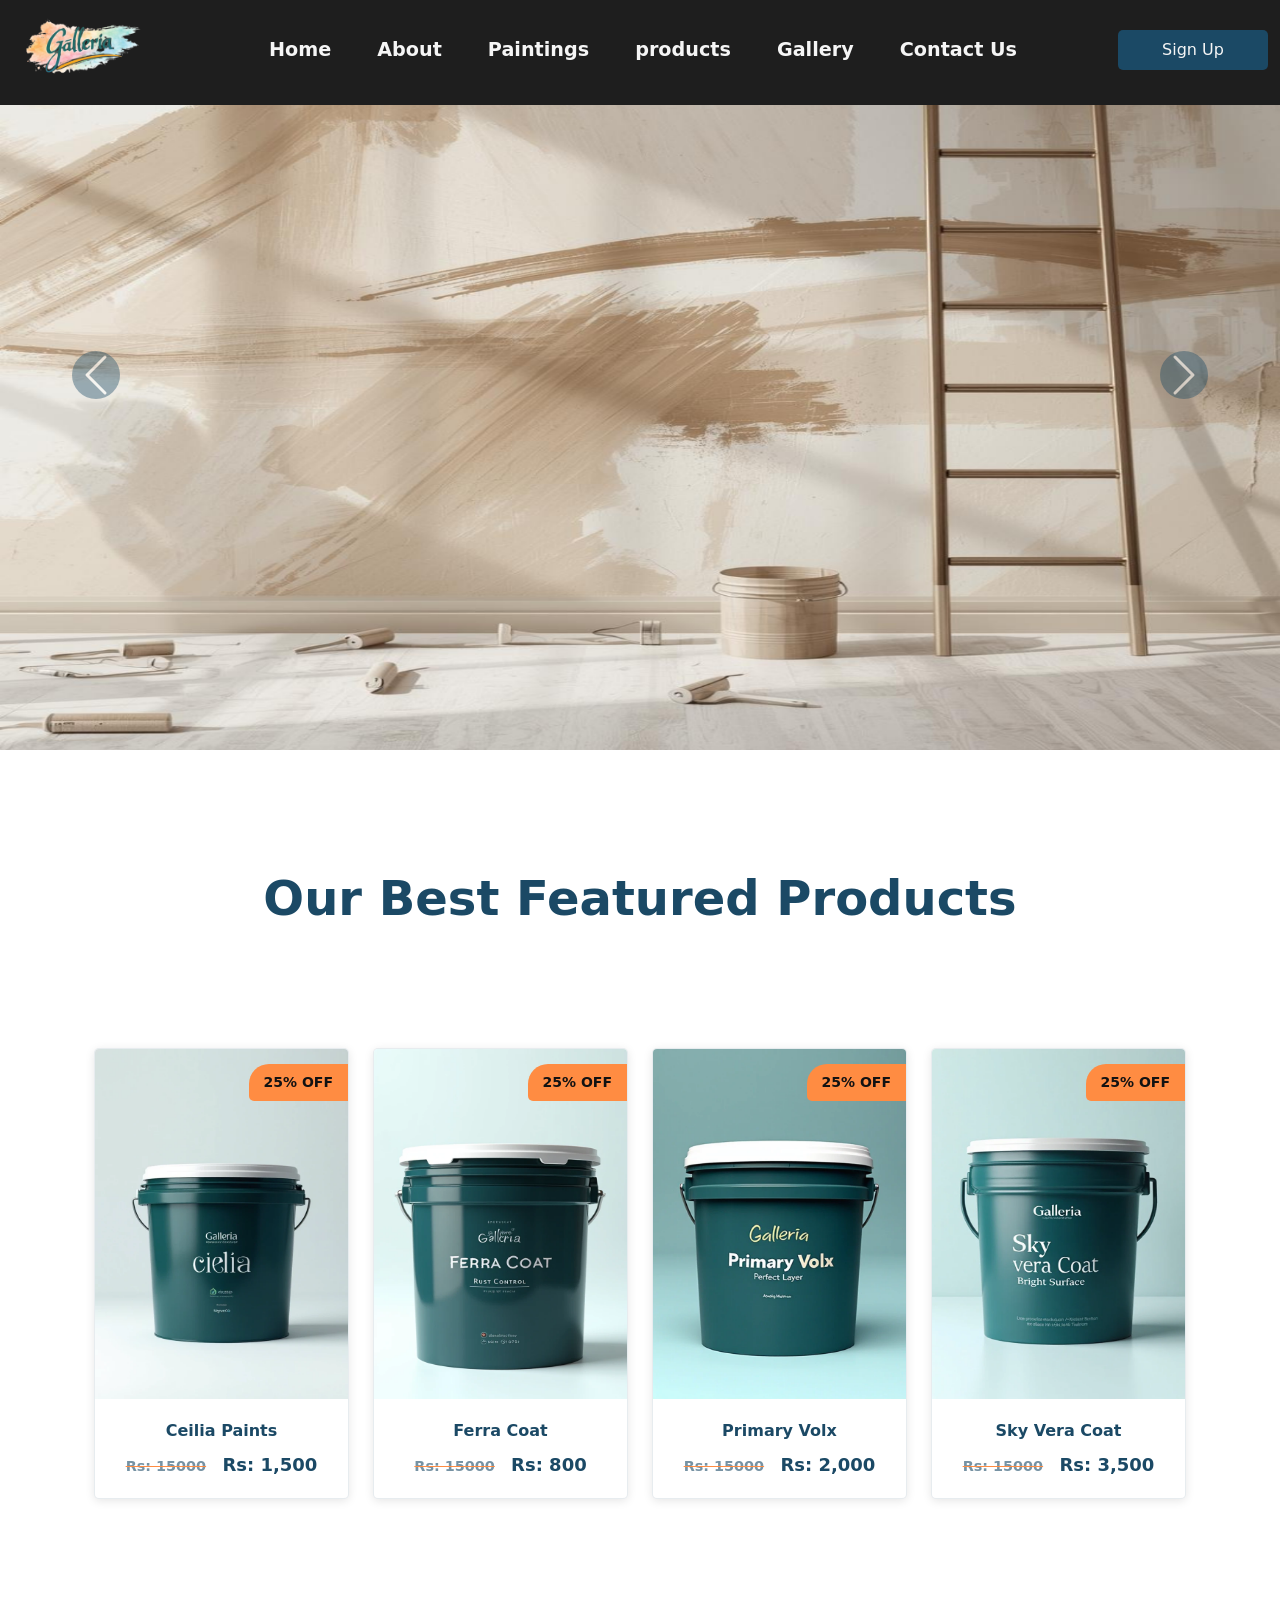
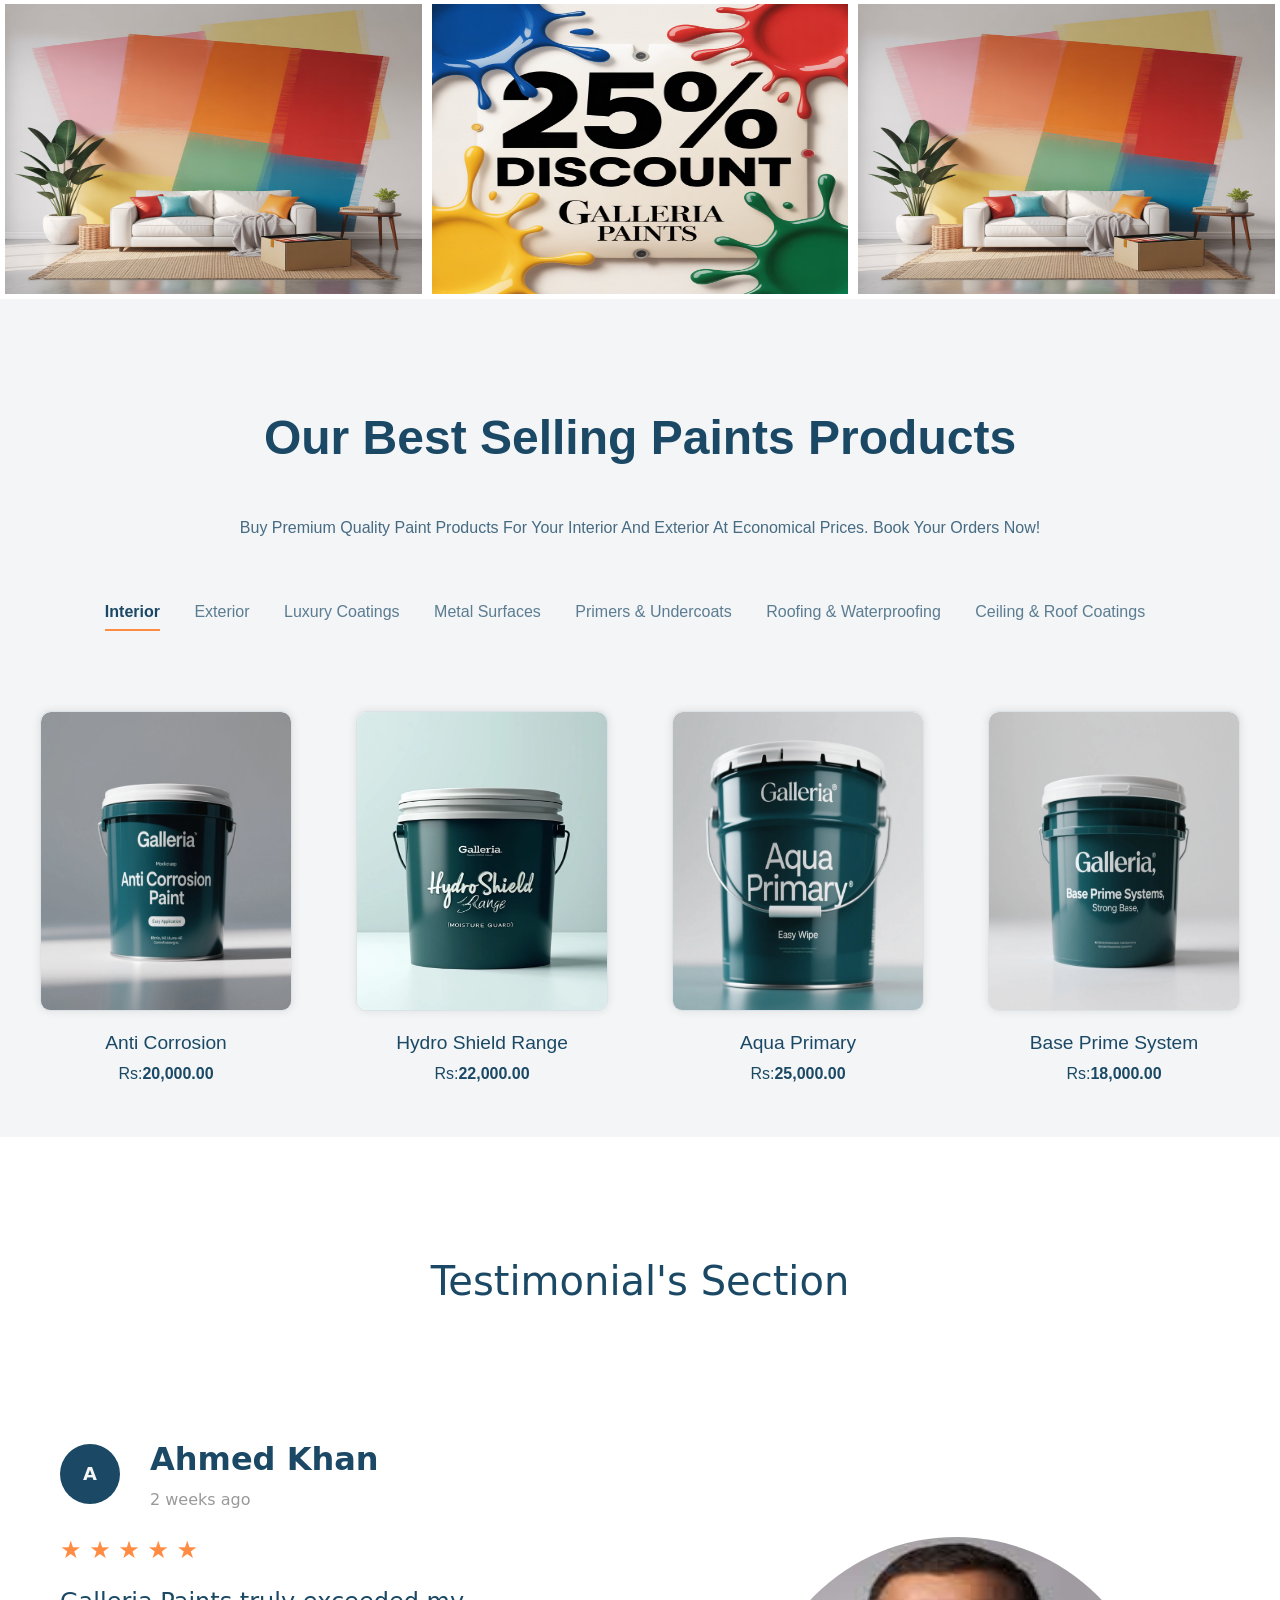
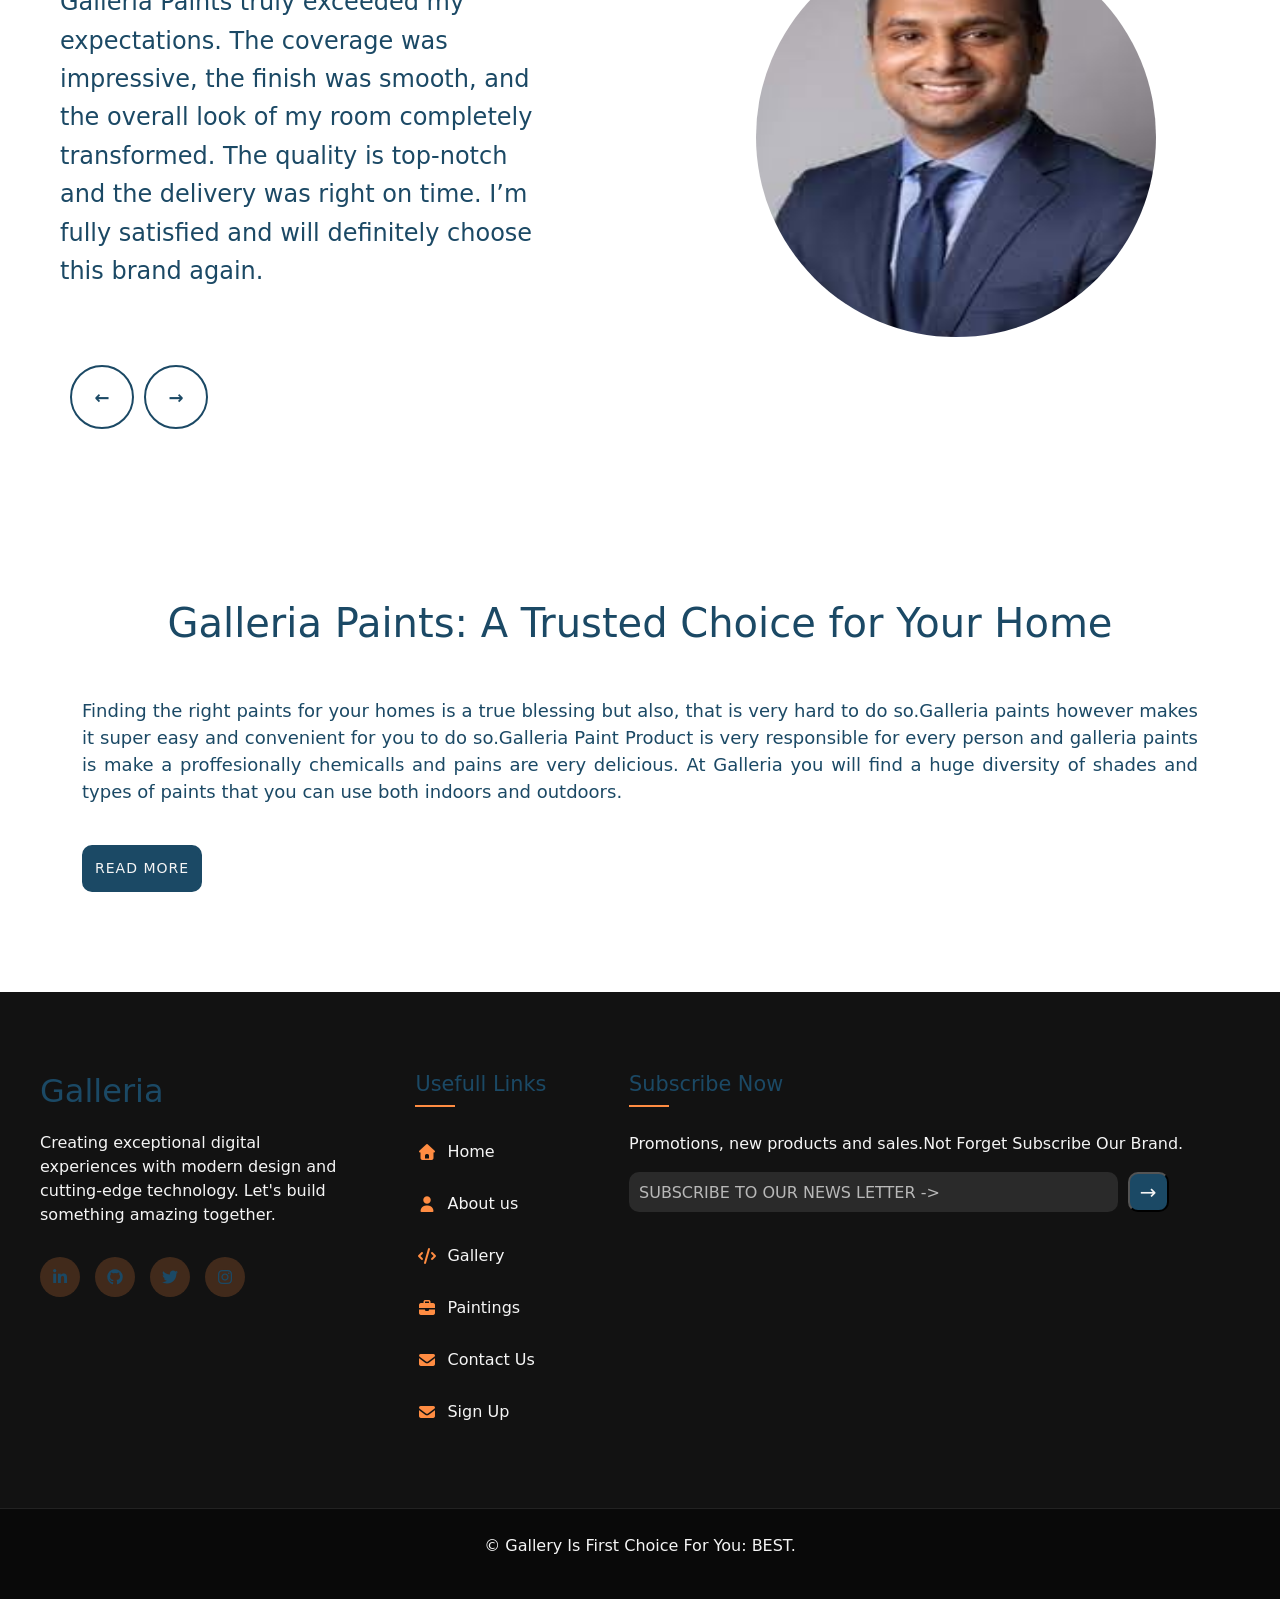
==== index.html @ e7276206 "galleria" ====
<!DOCTYPE html>
<html lang="en">

<head>
    <meta charset="UTF-8">
    <meta name="viewport" content="width=device-width, initial-scale=1.0">
    <title>index-page</title>
    <link rel="stylesheet" href="css/bootstrap.css">
    <link rel="stylesheet" href="fontawesome-free-7.0.1-web/css/all.min.css">
    <link rel="stylesheet" href="style.css">
    <style>
    </style>
</head>

<body>
   <!-- /* .................navbar section start..................... */ -->
    <nav class="navbar navbar-expand-lg fixed-top" id="navbar">
        <div class="container-fluid navbar-container">
            <!-- Logo -->
            <a class="navbar-brand" href="#home">
                <img src="images/navbar-logo-original.png" class="logo-img" alt="">
            </a>

            <!-- Toggler Button -->
            <button class="navbar-toggler" type="button" data-bs-toggle="collapse" data-bs-target="#navbarContent" b>
                <span class="navbar-toggler-icon"></span>
            </button>

            <!-- Navbar Content -->
            <div class="collapse navbar-collapse" id="navbarContent">
                <!-- Links -->
                <ul class="navbar-nav m-auto">
                    <li class="nav-item">
                        <a class="nav-link" href="index.html">Home</a>
                    </li>
                    <li class="nav-item">
                        <a class="nav-link" href="about.html">About</a>
                    </li>
                    <li class="nav-item dropdown">
                        <a class="nav-link" href="#" role="button">Paintings</a>
                        <ul class="dropdown-menu">
                            <li><a class="dropdown-item" href="surface.html">Surface</a></li>
                            <li><a class="dropdown-item" href="paintings.html">Color Type</a></li>
                        </ul>
                    </li>
                    <li class="nav-item">
                        <a class="nav-link" href="index.html#product-section">products</a>
                    </li>
                    </li>
                    <li class="nav-item">
                        <a class="nav-link" href="gallery.html">Gallery</a>
                    </li>
                    <li class="nav-item">
                        <a class="nav-link" href="contact.html">Contact Us</a>
                    </li>
                </ul>

                <!-- Buttons -->
                <div class="nav-buttons">
                    <button class="btn btn-signup" onclick="openSignup()">Sign Up</button>
                </div>

            </div>
        </div>
    </nav>

    <!-- /* .................navbar section end..................... */ -->
         <!-- Sign Up Form -->
    <section class="register-form-section">
        <div id="sign-up" class="container sign-up-form">
            <div class="col-md-6 col-lg-4 col-10">
                <div class="sign-up">
                    <span class="close-btn">&times;</span>
                    <h1 class="register-form-main-head">Galleria</h1>
                    <p>create your account</p>
                    <input type="text" id="signup-name" class="form-control register-sign-up-form-input"
                        placeholder="full name">
                    <input type="text" id="signup-email" class="form-control register-sign-up-form-input"
                        placeholder="email">
                    <input type="password" id="signup-pass" class="form-control register-sign-up-form-input"
                        placeholder="password">
                    <input type="password" id="signup-cpass" class="form-control register-sign-up-form-input"
                        placeholder="confirm password">
                    <div id="register-btn" class="reg-btn btn register-btn">register
                    </div>
                    <p class="sign-in-link">already have an account? <a href="" id="open-sign-in">sign in</a></p>
                </div>
            </div>
        </div>

        <!-- Sign In Form -->
        <div id="sign-in" class="container  sign-in-form  d-none">
            <div class="col-md-6 col-lg-4 col-10">
                <div id="log" class="sign-up">
                    <span class="close-btn">&times;</span>
                    <h1 class="register-form-main-head">Galleria</h1>
                    <p>Great to have you back.</p>
                    <input type="text" id="signin-email" class="form-control register-sign-in-form-input"
                        placeholder="email">
                    <input type="password" id="signin-pass" class="form-control register-sign-in-form-input"
                        placeholder="password">
                    <a href="" class="forget-password">forgot password?</a>
                    <div class="reg-btn btn register-sign-in-btn">sign in</div>
                    <p>don't have an account? <a href="" class="register-sign-up-btn" id="open-sign-up"> sign up</a></p>
                </div>
            </div>
        </div>
    </section>

    <!-- ...............................carousel start........................... -->
    <!-- Carousel -->
    <div id="carouselExampleCaptions" class="carousel slide carousel-fade" data-bs-ride="carousel"
        data-bs-interval="1500">

        <!-- Carousel inner -->
        <div class="carousel-inner w-100">
            <div class="carousel-item active w-100">
                <img src="images/banner1.jfif" class="d-block w-100 img-fluid" alt="carousel image"
                    style="height: 750px; top: 120px;">
            </div>
            <div class="carousel-item w-100">
                <img src="images/bannner2.png" class="d-block w-100 img-fluid" alt="carousel image"
                    style="height: 750px; top: 120px;">
            </div>
            <div class="carousel-item w-100">
                <img src="images/banner3.webp" class="d-block w-100 img-fluid" alt="carousel image"
                    style="height: 750px; top: 120px;">
            </div>
            <div class="carousel-item w-100">
                <img src="images/banner 4.png" class="d-block w-100 img-fluid" alt="carousel image"
                    style="height: 750px; top: 120px;">
            </div>
            <div class="carousel-item w-100">
                <img src="images/banner 5.png" class="d-block w-100 img-fluid" alt="carousel image"
                    style="height: 750px; top: 120px;">
            </div>
            <div class="carousel-item w-100">
                <img src="images/banner 6.png" class="d-block w-100 img-fluid" alt="carousel image"
                    style="height: 750px; top: 120px;">
            </div>
        </div>

        <!-- Controls -->
        <button class="carousel-control-prev" type="button" data-bs-target="#carouselExampleCaptions"
            data-bs-slide="prev">
            <span class="carousel-control-prev-icon p-4 bg-dark bg-opacity-75 rounded-circle" aria-hidden="true"></span>
            <span class="visually-hidden">Previous</span>
        </button>

        <button class="carousel-control-next" type="button" data-bs-target="#carouselExampleCaptions"
            data-bs-slide="next">
            <span class="carousel-control-next-icon p-4 bg-dark bg-opacity-75 rounded-circle" aria-hidden="true"></span>
            <span class="visually-hidden">Next</span>
        </button>
    </div>
    <!-- ...............................end carousel........................... -->

    <!-- ............................our-featured-of-products............................... -->
    <section class="our-featured-products">
        <div class=" featured-main-container container">
            <h1 class="featured-head">Our Best Featured Products</h1>

            <div class="featured-sub-container container">
                <div class="row g-4">

                    <!-- CARD 1 -->
                    <div class="col-lg-3 col-md-6 col-sm-6 col-12">
                        <div class="featured-product-card card" id="f1">
                            <div class="featured-product-item">
                                <img src="images/Cielia.png" alt="Product 1"
                                    class="featured-product-image featured-main-image">
                                <img src="images/hover 13.jfif" alt="Product 1 Hover"
                                    class="featured-product-image featured-hover-image">
                                <div class="discount-badge">25% OFF</div>
                                <div class="featured-add-to-cart-icon">
                                    <i class="fa-solid fa-shopping-cart featured-cart-icon-btn" href="cart.html"></i>
                                </div>
                            </div>
                            <div class="featured-product-info">
                                <div class="featured-product-name">Ceilia Paints</div>
                                <div class="featured-product-price"><span class="featured-product-offer-price">Rs:
                                        15000</span> Rs: 1,500
                                </div>
                            </div>
                        </div>
                    </div>

                    <!-- CARD 2 -->
                    <div class="col-lg-3 col-md-6 col-sm-6 col-12">
                        <div class="featured-product-card card" id="f2">
                            <div class="featured-product-item">
                                <img src="images/Ferra Coat.png" alt="Product 2"
                                    class="featured-product-image featured-main-image">
                                <img src="images/hover 23.webp" alt="Product 2 Hover"
                                    class="featured-product-image featured-hover-image">
                                <div class="discount-badge">25% OFF</div>
                                <div class="featured-add-to-cart-icon">
                                    <i class="fa-solid fa-shopping-cart featured-cart-icon-btn" href="cart.html"></i>
                                </div>
                            </div>
                            <div class="featured-product-info">
                                <div class="featured-product-name">Ferra Coat</div>
                                <div class="featured-product-price"><span class="featured-product-offer-price">Rs:
                                        15000</span> Rs: 800</div>
                            </div>
                        </div>
                    </div>

                    <!-- CARD 3 -->
                    <div class="col-lg-3 col-md-6 col-sm-6 col-12">
                        <div class="featured-product-card card" id="f3">
                            <div class="featured-product-item">
                                <img src="images/Primary Volx.png" alt="Product 3"
                                    class="featured-product-image featured-main-image">
                                <img src="images/hover 7.jfif" alt="Product 3 Hover"
                                    class="featured-product-image featured-hover-image">
                                <div class="discount-badge">25% OFF</div>
                                <div class="featured-add-to-cart-icon">
                                    <i class="fa-solid fa-shopping-cart featured-cart-icon-btn" href="cart.html"></i>
                                </div>
                            </div>
                            <div class="featured-product-info">
                                <div class="featured-product-name">Primary Volx</div>
                                <div class="featured-product-price"><span class="featured-product-offer-price">Rs:
                                        15000</span> Rs: 2,000
                                </div>
                            </div>
                        </div>
                    </div>

                    <!-- CARD 4 -->
                    <div class="col-lg-3 col-md-6 col-sm-6 col-12">
                        <div class="featured-product-card card" id="f4">
                            <div class="featured-product-item">
                                <img src="images/Sky vera coat.png" alt="Product 4"
                                    class="featured-product-image featured-main-image">
                                <img src="images/hover 14 (2).jfif" alt="Product 4 Hover"
                                    class="featured-product-image featured-hover-image">
                                <div class="discount-badge">25% OFF</div>
                                <div class="featured-add-to-cart-icon">
                                    <i class="fa-solid fa-shopping-cart featured-cart-icon-btn" href="cart.html"></i>
                                </div>
                            </div>
                            <div class="featured-product-info">
                                <div class="featured-product-name">Sky Vera Coat</div>
                                <div class="featured-product-price"><span class="featured-product-offer-price">Rs:
                                        15000</span> Rs: 3,500
                                </div>
                            </div>
                        </div>
                    </div>
                </div>
            </div>
        </div>
        <div class="featured-discount-banner">
            <img src="images/wallpaint.jfif" alt="">
            <img src="images/abhi abhi 2.jfif" alt="">
            <img src="images/wallpaint.jfif" alt="">
        </div>
    </section>
    <!-- ............................our-featured-of-products-end............................... -->


    <!-- ........................product area start................................ -->
    <section class="products-section" id="product-section">
        <h1 class="product-head">Our Best Selling paints Products</h1>
        <p class="product-para">Buy premium quality paint products for your interior and exterior at economical
            prices. Book your orders Now!</p>
        <div class="tabs">
            <!-- Tab Buttons -->
            <input type="radio" name="tab" id="t1" checked>
            <label for="t1">Interior</label>

            <input type="radio" name="tab" id="t2">
            <label for="t2">Exterior</label>

            <input type="radio" name="tab" id="t3">
            <label for="t3">Luxury Coatings</label>

            <input type="radio" name="tab" id="t4">
            <label for="t4">Metal Surfaces</label>

            <input type="radio" name="tab" id="t5">
            <label for="t5">Primers & Undercoats</label>

            <input type="radio" name="tab" id="t6">
            <label for="t6">Roofing & Waterproofing</label>

            <input type="radio" name="tab" id="t7">
            <label for="t7">Ceiling & Roof Coatings</label>

            <!-- Tab Content -->
            <div class="content" id="c1">
                <div class="row products-cards-container">
                    <div class="col-12 col-sm-6 col-md-4 col-lg-3">
                        <div class="card product-card" id="1">
                            <img src="images/Anti Corrosion.png" alt="" class="product-real-image">
                            <img src="images/hover 1.webp" alt="" class="product-hover-image">
                            <div class="product-add-to-cart-icon">
                                <i class="fa-solid fa-shopping-cart product-cart-icon-btn" href="cart.html"></i>
                            </div>
                        </div>
                        <div class="card-dis">
                            <h1>Anti Corrosion</h1>
                            <p>Rs:<span id="product-rupees">20,000.00</span></p>
                        </div>
                    </div>
                    <div class="col-12 col-sm-6 col-md-4 col-lg-3">
                        <div class="card product-card" id="2">
                            <img src="images/Hydro Shield.webp" alt="" class="product-real-image">
                            <img src="images/hover 2.webp" alt="" class="product-hover-image">
                            <div class="product-add-to-cart-icon">
                                <i class="fa-solid fa-shopping-cart product-cart-icon-btn" href="cart.html"></i>
                            </div>
                        </div>
                        <div class="card-dis">
                            <h1>Hydro Shield Range</h1>
                            <p>Rs:<span id="product-rupees">22,000.00</span></p>
                        </div>
                    </div>
                    <div class="col-12 col-sm-6 col-md-4 col-lg-3">
                        <div class="card product-card" id="3">
                            <img src="images/Aqua Primary.png" alt="" class="product-real-image">
                            <img src="images/hover 3.webp" alt="" class="product-hover-image">
                            <div class="product-add-to-cart-icon">
                                <i class="fa-solid fa-shopping-cart product-cart-icon-btn" href="cart.html"></i>
                            </div>
                        </div>
                        <div class="card-dis">
                            <h1>Aqua Primary</h1>
                            <p>Rs:<span id="product-rupees">25,000.00</span></p>
                        </div>
                    </div>
                    <div class="col-12 col-sm-6 col-md-4 col-lg-3">
                        <div class="card product-card" id="4">
                            <img src="images/Base Prime System.png" alt="" class="product-real-image">
                            <img src="images/hover 20.jpg" alt="" class="product-hover-image">
                            <div class="product-add-to-cart-icon">
                                <i class="fa-solid fa-shopping-cart product-cart-icon-btn" href="cart.html"></i>
                            </div>
                        </div>
                        <div class="card-dis">
                            <h1>Base Prime System</h1>
                            <p>Rs:<span id="product-rupees">18,000.00</span></p>
                        </div>
                    </div>
                </div>


            </div>

            <div class="content" id="c2">
                <div class="row products-cards-container">
                    <div class="col-12 col-sm-6 col-md-4 col-lg-3">
                        <div class="card product-card" id="11">
                            <img src="images/Silk Smooth Coating.png" alt="" class="product-real-image">
                            <img src="images/hover 14.jfif" alt="" class="product-hover-image">
                            <div class="product-add-to-cart-icon">
                                <i class="fa-solid fa-shopping-cart product-cart-icon-btn" href="cart.html"></i>
                            </div>
                        </div>
                        <div class="card-dis">
                            <h1>Silk Smooth Coating</h1>
                            <p>Rs:<span id="product-rupees">19,000.00</span></p>
                        </div>
                    </div>
                    <div class="col-12 col-sm-6 col-md-4 col-lg-3">
                        <div class="card product-card" id="12">
                            <img src="images/Pearl Sheen.png" alt="" class="product-real-image">
                            <img src="images/hover 16.jfif" alt="" class="product-hover-image">
                            <div class="product-add-to-cart-icon">
                                <i class="fa-solid fa-shopping-cart product-cart-icon-btn" href="cart.html"></i>
                            </div>
                        </div>
                        <div class="card-dis">
                            <h1>Pearl Sheen</h1>
                            <p>Rs:<span id="product-rupees">18,000.00</span></p>
                        </div>
                    </div>
                    <div class="col-12 col-sm-6 col-md-4 col-lg-3">
                        <div class="card product-card" id="13">
                            <img src="images/Metal Shield Pro.png" alt="" class="product-real-image">
                            <img src="images/hover 19.webp" alt="" class="product-hover-image">
                            <div class="product-add-to-cart-icon">
                                <i class="fa-solid fa-shopping-cart product-cart-icon-btn" href="cart.html"></i>
                            </div>
                        </div>
                        <div class="card-dis">
                            <h1>Sunproof Coating</h1>
                            <p>Rs:<span id="product-rupees">20,000.00</span></p>
                        </div>
                    </div>
                    <div class="col-12 col-sm-6 col-md-4 col-lg-3">
                        <div class="card product-card" id="14">
                            <img src="images/Matte Sealer.png" alt="" class="product-real-image">
                            <img src="images/hover 5.webp" alt="" class="product-hover-image">
                            <div class="product-add-to-cart-icon">
                                <i class="fa-solid fa-shopping-cart product-cart-icon-btn" href="cart.html"></i>
                            </div>
                        </div>
                        <div class="card-dis">
                            <h1>Matte Sealer</h1>
                            <p>Rs:<span id="product-rupees">15,000.00</span></p>
                        </div>
                    </div>
                </div>

            </div>

            <div class="content" id="c3">
                <div class="row products-cards-container">
                    <div class="col-12 col-sm-6 col-md-4 col-lg-3">
                        <div class="card product-card" id="21">
                            <img src="images/Iron Max Finishes.png" alt="" class="product-real-image">
                            <img src="images/hover 10.webp" alt="" class="product-hover-image">
                            <div class="product-add-to-cart-icon">
                                <i class="fa-solid fa-shopping-cart product-cart-icon-btn" href="cart.html"></i>
                            </div>
                        </div>
                        <div class="card-dis">
                            <h1>Iron Max Finishes</h1>
                            <p>Rs:<span id="product-rupees">18,000.00</span></p>
                        </div>
                    </div>
                    <div class="col-12 col-sm-6 col-md-4 col-lg-3">
                        <div class="card product-card" id="22">
                            <img src="images/Premium Satin.png" alt="" class="product-real-image">
                            <img src="images/hover 23.webp" alt="" class="product-hover-image">
                            <div class="product-add-to-cart-icon">
                                <i class="fa-solid fa-shopping-cart product-cart-icon-btn" href="cart.html"></i>
                            </div>
                        </div>
                        <div class="card-dis">
                            <h1>Premium Satin</h1>
                            <p>Rs:<span id="product-rupees">13,000.00</span></p>
                        </div>
                    </div>
                    <div class="col-12 col-sm-6 col-md-4 col-lg-3">
                        <div class="card product-card" id="23">
                            <img src="images/Primer Coat Essential.png" alt="" class="product-real-image">
                            <img src="images/hover 21.webp" alt="" class="product-hover-image">
                            <div class="product-add-to-cart-icon">
                                <i class="fa-solid fa-shopping-cart product-cart-icon-btn" href="cart.html"></i>
                            </div>
                        </div>
                        <div class="card-dis">
                            <h1>Primer Coat Essential</h1>
                            <p>Rs:<span id="product-rupees">14,000.00</span></p>
                        </div>
                    </div>
                    <div class="col-12 col-sm-6 col-md-4 col-lg-3">
                        <div class="card product-card" id="24">
                            <img src="images/Rust Free Primer.png" alt="" class="product-real-image">
                            <img src="images/hover 14.jfif" alt="" class="product-hover-image">
                            <div class="product-add-to-cart-icon">
                                <i class="fa-solid fa-shopping-cart product-cart-icon-btn" href="cart.html"></i>
                            </div>
                        </div>
                        <div class="card-dis">
                            <h1>Rust Free Primer</h1>
                            <p>Rs:<span id="product-rupees">14,500.00</span></p>
                        </div>
                    </div>
                </div>

            </div>

            <div class="content" id="c4">
                <div class="row products-cards-container">
                    <div class="col-12 col-sm-6 col-md-4 col-lg-3">
                        <div class="card product-card" id="31">
                            <img src="images/Sky Coat.webp" alt="" class="product-real-image">
                            <img src="images/hover 14 (2).jfif" alt="" class="product-hover-image">
                            <div class="product-add-to-cart-icon">
                                <i class="fa-solid fa-shopping-cart product-cart-icon-btn" href="cart.html"></i>
                            </div>
                        </div>
                        <div class="card-dis">
                            <h1>Sky Coat</h1>
                            <p>Rs:<span id="product-rupees">49,000.00</span></p>
                        </div>
                    </div>
                    <div class="col-12 col-sm-6 col-md-4 col-lg-3">
                        <div class="card product-card" id="32">
                            <img src="images/Foundation Premier.webp" alt="" class="product-real-image">
                            <img src="images/hover 11 (2).jfif" alt="" class="product-hover-image">
                            <div class="product-add-to-cart-icon">
                                <i class="fa-solid fa-shopping-cart product-cart-icon-btn" href="cart.html"></i>
                            </div>
                        </div>
                        <div class="card-dis">
                            <h1>Foundation Premier</h1>
                            <p>Rs:<span id="product-rupees">21,000.00</span></p>
                        </div>
                    </div>
                    <div class="col-12 col-sm-6 col-md-4 col-lg-3">
                        <div class="card product-card" id="33">
                            <img src="images/Ultra Durable Emulsion.png" alt="" class="product-real-image">
                            <img src="images/wallpaint.jfif" alt="" class="product-hover-image">
                            <div class="product-add-to-cart-icon">
                                <i class="fa-solid fa-shopping-cart product-cart-icon-btn" href="cart.html"></i>
                            </div>
                        </div>
                        <div class="card-dis">
                            <h1>Ultra Durable Emulsion</h1>
                            <p>Rs:<span id="product-rupees">14,000.00</span></p>
                        </div>
                    </div>
                    <div class="col-12 col-sm-6 col-md-4 col-lg-3">
                        <div class="card product-card" id="34">
                            <img src="images/Sun Proof Coating.png" alt="" class="product-real-image">
                            <img src="images/hover aluminium 2.jfif" alt="" class="product-hover-image">
                            <div class="product-add-to-cart-icon">
                                <i class="fa-solid fa-shopping-cart product-cart-icon-btn" href="cart.html"></i>
                            </div>
                        </div>
                        <div class="card-dis">
                            <h1>Sun Proof Coating</h1>
                            <p>Rs:<span id="product-rupees">22,000.00</span></p>
                        </div>
                    </div>
                </div>

            </div>

            <div class="content" id="c5">
                <div class="row products-cards-container">
                    <div class="col-12 col-sm-6 col-md-4 col-lg-3">
                        <div class="card product-card" id="41">
                            <img src="images/Steel Guard Coating.png" alt="" class="product-real-image">
                            <img src="images/hover 17.jpg" alt="" class="product-hover-image">
                            <div class="product-add-to-cart-icon">
                                <i class="fa-solid fa-shopping-cart product-cart-icon-btn" href="cart.html"></i>
                            </div>
                        </div>
                        <div class="card-dis">
                            <h1>Steel Guard Coating</h1>
                            <p>Rs:<span id="product-rupees">21,000.00</span></p>
                        </div>
                    </div>
                    <div class="col-12 col-sm-6 col-md-4 col-lg-3">
                        <div class="card product-card" id="42">
                            <img src="images/Velvet Touch.png" alt="" class="product-real-image">
                            <img src="images/hover 24.jpg" alt="" class="product-hover-image">
                            <div class="product-add-to-cart-icon">
                                <i class="fa-solid fa-shopping-cart product-cart-icon-btn" href="cart.html"></i>
                            </div>
                        </div>
                        <div class="card-dis">
                            <h1>Velvet Touch</h1>
                            <p>Rs:<span id="product-rupees">15,000.00</span></p>
                        </div>
                    </div>
                    <div class="col-12 col-sm-6 col-md-4 col-lg-3">
                        <div class="card product-card" id="43">
                            <img src="images/Weather Shield.png" alt="" class="product-real-image">
                            <img src="images/hover 24.webp" alt="" class="product-hover-image">
                            <div class="product-add-to-cart-icon">
                                <i class="fa-solid fa-shopping-cart product-cart-icon-btn" href="cart.html"></i>
                            </div>
                        </div>
                        <div class="card-dis">
                            <h1>Weather Shield</h1>
                            <p>Rs:<span id="product-rupees">18,000.00</span></p>
                        </div>
                    </div>
                    <div class="col-12 col-sm-6 col-md-4 col-lg-3">
                        <div class="card product-card" id="44">
                            <img src="images/Roof Seal.webp" alt="" class="product-real-image">
                            <img src="images/hover 22.jpg" alt="" class="product-hover-image">
                            <div class="product-add-to-cart-icon">
                                <i class="fa-solid fa-shopping-cart product-cart-icon-btn" href="cart.html"></i>
                            </div>
                        </div>
                        <div class="card-dis">
                            <h1>Roof Seal</h1>
                            <p>Rs:<span id="product-rupees">15,000.00</span></p>
                        </div>
                    </div>
                </div>

            </div>

            <div class="content" id="c6">
                <div class="row products-cards-container">
                    <div class="col-12 col-sm-6 col-md-4 col-lg-3">
                        <div class="card product-card" id="51">
                            <img src="images/Aqua Block.webp" alt="" class="product-real-image">
                            <img src="images/hover aluminium.jfif" alt="" class="product-hover-image">
                            <div class="product-add-to-cart-icon">
                                <i class="fa-solid fa-shopping-cart product-cart-icon-btn" href="cart.html"></i>
                            </div>
                        </div>
                        <div class="card-dis">
                            <h1>Aqua Block</h1>
                            <p>Rs:<span id="product-rupees">17,000.00</span></p>
                        </div>
                    </div>
                    <div class="col-12 col-sm-6 col-md-4 col-lg-3">
                        <div class="card product-card" id="52">
                            <img src="images/Matt Finish.png" alt="" class="product-real-image">
                            <img src="images/hover alumnium 3.webp" alt="" class="product-hover-image">
                            <div class="product-add-to-cart-icon">
                                <i class="fa-solid fa-shopping-cart product-cart-icon-btn" href="cart.html"></i>
                            </div>
                        </div>
                        <div class="card-dis">
                            <h1>Matt Finish</h1>
                            <p>Rs:<span id="product-rupees">16,500.00</span></p>
                        </div>
                    </div>
                    <div class="col-12 col-sm-6 col-md-4 col-lg-3">
                        <div class="card product-card" id="53">
                            <img src="images/Cool Onix.png" alt="" class="product-real-image">
                            <img src="images/hover 13.jfif" alt="" class="product-hover-image">
                            <div class="product-add-to-cart-icon">
                                <i class="fa-solid fa-shopping-cart product-cart-icon-btn" href="cart.html"></i>
                            </div>
                        </div>
                        <div class="card-dis">
                            <h1>Hydro Shield Range</h1>
                            <p>Rs:<span id="product-rupees">18,000.00</span></p>
                        </div>
                    </div>
                    <div class="col-12 col-sm-6 col-md-4 col-lg-3">
                        <div class="card product-card" id="54">
                            <img src="images/Top Crest.png" alt="" class="product-real-image">
                            <img src="images/hover 9.jfif" alt="" class="product-hover-image">
                            <div class="product-add-to-cart-icon">
                                <i class="fa-solid fa-shopping-cart product-cart-icon-btn" href="cart.html"></i>
                            </div>
                        </div>
                        <div class="card-dis">
                            <h1>Under Seal Pro</h1>
                            <p>Rs:<span id="product-rupees">12,000.00</span></p>
                        </div>
                    </div>
                </div>

            </div>

            <div class="content" id="c7">
                <div class="row products-cards-container">
                    <div class="col-12 col-sm-6 col-md-4 col-lg-3">
                        <div class="card product-card" id="61">
                            <img src="images/Ciel Aura.png" alt="" class="product-real-image">
                            <img src="images/hover 6.jfif" alt="" class="product-hover-image">
                            <div class="product-add-to-cart-icon">
                                <i class="fa-solid fa-shopping-cart product-cart-icon-btn" href="cart.html"></i>
                            </div>
                        </div>
                        <div class="card-dis">
                            <h1>Sky Coat Finishes</h1>
                            <p>Rs:<span id="product-rupees">8,000.00</span></p>
                        </div>
                    </div>
                    <div class="col-12 col-sm-6 col-md-4 col-lg-3">
                        <div class="card product-card" id="62">
                            <img src="images/Hydro Flex.png" alt="" class="product-real-image">
                            <img src="images/hover 1.webp" alt="" class="product-hover-image">
                            <div class="product-add-to-cart-icon">
                                <i class="fa-solid fa-shopping-cart product-cart-icon-btn" href="cart.html"></i>
                            </div>
                        </div>
                        <div class="card-dis">
                            <h1>Cool Roof Coatings</h1>
                            <p>Rs:<span id="product-rupees">10,000.00</span></p>
                        </div>
                    </div>
                    <div class="col-12 col-sm-6 col-md-4 col-lg-3">
                        <div class="card product-card" id="63">
                            <img src="images/Storm Guard.png" alt="" class="product-real-image">
                            <img src="images/hover 8.jfif" alt="" class="product-hover-image">
                            <div class="product-add-to-cart-icon">
                                <i class="fa-solid fa-shopping-cart product-cart-icon-btn" href="cart.html"></i>
                            </div>
                        </div>
                        <div class="card-dis">
                            <h1>Ultra Ceil Systems</h1>
                            <p>Rs:<span id="product-rupees">11,500.00</span></p>
                        </div>
                    </div>
                    <div class="col-12 col-sm-6 col-md-4 col-lg-3">
                        <div class="card product-card" id="64">
                            <img src="images/Aqua Tite.png" alt="" class="product-real-image">
                            <img src="images/hover 21.webp" alt="" class="product-hover-image">
                            <div class="product-add-to-cart-icon">
                                <i class="fa-solid fa-shopping-cart product-cart-icon-btn" href="cart.html"></i>
                            </div>
                        </div>
                        <div class="card-dis">
                            <h1>Top Shield Ceiling</h1>
                            <p>Rs:<span id="product-rupees">14,000.00</span></p>
                        </div>
                    </div>
                </div>
            </div>
        </div>
    </section>
    <!-- ........................product area end................................ -->


    <!-- ......................detail page and add to cart section start................. -->
    <section class="detail-section">
        <div id="detailPage" class="detail-page container-fluid">
            <div class="close-detail-btn-div">
                <button id="closeDetail" class="close-detail-btn">&times;</button>
            </div>
            <div class="row align-items-center">
                <div class="col-lg-6 col-md-6 col-12 text-center mb-4">
                    <img id="detailImg" class="img-fluid">
                </div>
                <div class="col-lg-6 col-md-6 col-12">
                    <div class="detail-wrapper">
                        <h1 id="detailName"></h1>
                        <p id="detail-para"></p>
                        <h3>Features</h3>
                        <ul class="detail-features-list"></ul>
                        <p class="detail-price">price: <span id="detailPrice"></span></p>
                        <button id="detailbuynow" class="detail-btn" data-bs-toggle="modal"
                            data-bs-target="#buyNowModal">
                            Buy Now
                        </button>
                    </div>
                </div>
            </div>
        </div>
    </section>
    <!-- ......................detail page and add to cart section end complete................. -->

    <!-- /* ...............buy now form start.................................. */ -->
    <div class="modal fade" id="buyNowModal" tabindex="-999">
        <div class="modal-dialog modal-fullscreen-lg-down">
            <div class="modal-content">
                <div class="modal-header">
                    <h2 class="modal-heading">Order Now</h2>
                    <button type="button" class="btn-close modal-close-btn" data-bs-dismiss="modal"></button>
                </div>

                <div class="modal-body">
                    <!-- Buy Now Form -->
                    <form id="buyNowForm">
                        <div class="modal-items">
                            <label for="name" class="modal-label">Full Name :</label>
                            <input type="text" class="form-control modal-input" id="name" required>
                        </div>

                        <div class="modal-items">
                            <label for="email" class="modal-label">Email :</label>
                            <input type="email" class="form-control modal-input" id="email" required>
                        </div>

                        <div class="modal-items">
                            <label for="phone" class="modal-label">Phone :</label>
                            <input type="number" class="form-control modal-input" id="phone" required>
                        </div>

                        <div class="modal-items">
                            <label for="address" class="modal-label">Address :</label>
                            <textarea class="form-control modal-address-input" id="address" rows="3"
                                required></textarea>
                        </div>

                        <div class="modal-items">
                            <label for="painting" class="modal-label">Order Notes :</label>
                            <input type="text" class="form-control modal-input" id="ordernotes" required>
                        </div>

                        <div class="modal-items">
                            <label for="painting" class="modal-label">City :</label>
                            <input type="text" class="form-control modal-input" id="city" required>
                        </div>

                        <div class="detail-quantity-area my-5">
                            <label for="quantity" class="modal-label">Quantity :</label>
                            <input type="number" class="form-control modal-input" value="1" min="1" required>
                        </div>

                        <button type="submit" class="btn  modal-order-btn">Place Order</button>
                    </form>
                </div>

            </div>
        </div>
    </div>
    <!-- /* ...............buy now form end.................................. */ -->

    <!-- ........................testimonial section start................................ -->
    <section class="testimonials-section">
        <div class="row testimonials-container">
            <h1>Testimonial's Section</h1>
            <div class="col-lg-6 testimonials-items">
                <!-- .............................1st testimonial................... -->
                <div class="testimonials-review-item active">
                    <div class="testimonials-avatar-container">
                        <div class="testimonials-avatar">A</div>
                        <div>
                            <div class="testimonials-name">Ahmed Khan</div>
                            <div class="testimonials-date">2 weeks ago</div>
                        </div>
                    </div>
                    <div class="testimonials-stars">★ ★ ★ ★ ★</div>
                    <div class="testimonials-text">Galleria Paints truly exceeded my expectations. The coverage was
                        impressive, the finish was smooth, and the overall look of my room completely transformed. The
                        quality is top-notch and the delivery was right on time. I’m fully satisfied and will definitely
                        choose this brand again.</div>
                </div>
                <!-- .............................2nd testimonial................... -->

                <div class="testimonials-review-item">
                    <div class="testimonials-avatar-container">
                        <div class="testimonials-avatar">S</div>
                        <div>
                            <div class="testimonials-name">Sameer Aftab</div>
                            <div class="testimonials-date">1 month ago</div>
                        </div>
                    </div>
                    <div class="testimonials-stars">★ ★ ★ ★ ☆</div>
                    <div class="testimonials-text">This was my first time trying Galleria Paints, and the results were
                        amazing. The color came out exactly as shown in the sample, the smell was low, and it dried much
                        faster than other paints I’ve used. It was easy to apply and my whole family loved the final
                        look. Highly recommended</div>
                </div>
                <!-- .............................3rd testimonial................... -->

                <div class="testimonials-review-item">
                    <div class="testimonials-avatar-container">
                        <div class="testimonials-avatar">H</div>
                        <div>
                            <div class="testimonials-name">Hassan Malik</div>
                            <div class="testimonials-date">1 month ago</div>
                        </div>
                    </div>
                    <div class="testimonials-stars">★ ★ ★ ☆ ☆</div>
                    <div class="testimonials-text">I had a great experience using this paint. It spreads evenly, doesn’t
                        leave marks, and the final shine looks premium. Customer support was also very helpful in
                        guiding me with color selection. I’m very happy with the outcome and will surely recommend it to
                        others.</div>
                </div>
                <!-- .............................4th testimonial................... -->

                <div class="testimonials-review-item">
                    <div class="testimonials-avatar-container">
                        <div class="testimonials-avatar">R</div>
                        <div>
                            <div class="testimonials-name">Rahil Ahmad</div>
                            <div class="testimonials-date">1 month ago</div>
                        </div>
                    </div>
                    <div class="testimonials-stars">★ ★ ★ ☆ ☆</div>
                    <div class="testimonials-text">The quality of Galleria Paints really stands out. One coat was enough
                        to cover the walls smoothly, and the durability is impressive. The color looks vibrant even in
                        different lighting. It definitely gave my home a fresh and modern feel. Totally worth it!.</div>
                </div>

                <!-- .............................5th testimonial................... -->

                <div class="testimonials-review-item">
                    <div class="testimonials-avatar-container">
                        <div class="testimonials-avatar">K</div>
                        <div>
                            <div class="testimonials-name">Khalid Qureshi</div>
                            <div class="testimonials-date">1 month ago</div>
                        </div>
                    </div>
                    <div class="testimonials-stars">★ ★ ★ ☆ ☆</div>
                    <div class="testimonials-text">I’m extremely pleased with the results. The paint applies smoothly
                        and looks professional even when done at home. No dripping, no uneven patches — just a clean,
                        elegant finish. This is easily one of the best paint brands I’ve used so far.</div>
                </div>

                <div class="testimonials-buttons">
                    <button class="testimonials-btn-num" id="testimonials-prevBtn">←</button>
                    <button class="testimonials-btn-num" id="testimonials-nextBtn">→</button>
                </div>
            </div>

            <div class="col-lg-6 testimoials-image-box">
                <img class="active" src="images/customer4.jfif" alt="Ahmed Khan">
                <img src="images/customer2.jpg" alt="Sameer Aftab">
                <img src="images/customer3.jfif" alt="Hassan Malik">
                <img src="images/customer1.jpg" alt="Rahil Ahmad">
                <img src="images/customer5.jfif" alt="Khalid Qureshi">
            </div>
        </div>
    </section>
    <!-- ........................testimonial end................................ -->


    <!-- /* .........................history-section-start.............. */ -->
    <section class="container galleria-history-section">
        <div class="galleria-history-area">
            <h1 class="galleria-history-main-head">Galleria Paints: A Trusted Choice for Your Home</h1>

            <p class="galleria-history-short-text">
                Finding the right paints for your homes is a true blessing but also, that is very hard to do so.Galleria
                paints however makes it super easy and convenient for you to do so.Galleria Paint Product is very
                responsible for every person and galleria paints is make a proffesionally chemicalls and pains are very
                delicious. At Galleria you will find a huge diversity of shades and types of paints that you can use
                both indoors and outdoors.
            </p>

            <div class="galleria-history-full-text">
                <p class="galleria-history-full-para">
                    Not only the most versatile and economical series of paints but also the finest quality that there
                    is. Galleria Paints has become an organisation that aims to provide clients with only the best
                    quality paints with the best results.
                </p>

                <h2 class="galleria-history-head">Galleria Paints: A Living Dream</h2>
                <p class="galleria-history-full-para">
                    When you find the right paint brand for your establishments, it becomes a living dream because you
                    want your homes to look the most beautiful and appealing. Galleria always aims for your
                    establishments to look ravishing and the most impressive and therefore only provides you with paints
                    that have unmatchable quality. For decades Galleria has only struggled to make an abundance of good
                    quality paints that are appropriate and ideal for every wall and every space. At Galleria you will
                    find a huge diversity of shades and types of paints that you can use both indoors and outdoors.
                </p>
                <h2 class="galleria-history-head">Interior and Exterior Paints:</h2>
                <p class="galleria-history-full-para">As mentioned earlier, the diversity at Galleria is unimaginable
                    and unbelievable. You will find two
                    separate types when it comes to interior paints and exterior paints. In both varieties, you are
                    likely to find every colour and shade. Bright Paints is one of the leading Best Paints in Pakistan.
                    Having received several awards for its commendable performance, Galleria has become the favourite of
                    many. Your homes are precious and nobody else understands that better than us, therefore we make
                    every possible effort for your home to look the way you want to with The Best Paint Company in
                    Pakistan. Galleria is what introduced us to the truest meaning of fine paint. The concept behind a
                    paint that makes your life super peaceful and appealing, is for Galleria that so many buildings and
                    homes look beautiful today.
                </p>
                <h2 class="galleria-history-head">Galleria Paints and the Types of Paints:</h2>
                <p class="galleria-history-full-para">
                    When you come across the paint, probably colour is the only thing that comes to your mind. However,
                    paint is just so much more than colour. Paint is the key to life and nature. Life without colours is
                    indeed nothing but an epitome of boredom and dullness. Also, there is not just one kind of paint.
                    There are so many kinds and all of them are super important for various purposes. Wall paints,
                    metallic surface paints, powder coating paints and the list continues. You just have to name it and
                    we deliver it to you. Galleria paints was founded decades ago and you can find all Galleria paints
                    in
                    different parts of the nation. You can also order your paints online by simply visiting the website.
                    At our website you will come across so many options and so many shades that it’s actually
                    overwhelming. Your faith in the paint industry will be restored. You will finally start trusting a
                    brand with your homes. You can ace your orders there or you can simply talk to a representative in
                    order to get some help regarding which paint to choose and go for.</p>
            </div>

            <button class="galleria-history-read-more-btn">READ MORE</button>
        </div>
    </section>
    <!-- /* .........................history-section-end.............. */ -->
    <!-- ...............................Footer start........................ -->
    <footer>
        <div class="footer-container">
            <div class="footer-content">
                <div class="footer-about">
                    <h3>Galleria</h3>
                    <p>Creating exceptional digital experiences with modern design and cutting-edge technology. Let's
                        build something amazing together.</p>
                    <div class="social-links">
                        <a href="#" class="social-link"><i class="fab fa-linkedin-in"></i></a>
                        <a href="#" class="social-link"><i class="fab fa-github"></i></a>
                        <a href="#" class="social-link"><i class="fab fa-twitter"></i></a>
                        <a href="#" class="social-link"><i class="fab fa-instagram"></i></a>
                    </div>
                </div>
                <div class="footer-links">
                    <h4>Usefull Links</h4>
                    <ul>
                        <li><a href="index.html"><i class="fas fa-home"></i> Home</a></li>
                        <li><a href="about.html"><i class="fas fa-user"></i> About us</a></li>
                        <li><a href="gallery.html"><i class="fas fa-code"></i> Gallery</a></li>
                        <li><a href="paintings.html"><i class="fas fa-briefcase"></i>Paintings</a></li>
                        <li><a href="contact.html"><i class="fas fa-envelope"></i>Contact Us</a></li>
                        <li><a href="signup.html"><i class="fas fa-envelope"></i>Sign Up</a></li>
                    </ul>
                </div>
                <div class="footer-contact">
                    <h4>Subscribe Now</h4>
                    <p>Promotions, new products and sales.Not Forget Subscribe Our Brand.</p>
                    <div class="subscribe-box" style="display:flex; gap:10px;">
                        <input type="text" placeholder="SUBSCRIBE TO OUR NEWS LETTER ->" id="subscribeInput"
                            class="input">
                        <button id="footersubscribeBtn">&#8594;</button>
                    </div>
                </div>
            </div>
        </div>
        <div class="footer-bottom">
            <div class="container-fluid">
                <p>&copy; Gallery Is First Choice For You: BEST.</p>
            </div>
        </div>
    </footer>
    <!-- ...............................Footer end........................ -->

    <script src="jquerydownload.js"></script>
    <script src="js/bootstrap.js"></script>
    <script src="script.js"></script>
</body>

</html>
---- style.css ----
* {
        margin: 0;
        padding: 0;
        box-sizing: border-box;
    }

    /* .................navbar styling..................... */

    .navbar {
      background-color: #1e1e1e;
      height: 100px;
    }

    .navbar-brand .logo-img {
      width: 140px;
      height: 100px
    }

    .navbar-nav {
      gap: 30px;
    }

    .nav-link {
      position: relative;
      transition: 0.3s;
      font-size: 1.2rem;
      color: #f5f5f5 !important;
      font-weight: bold;
    }


    .navbar-container {
      background-color: #1e1e1e !important;
    }

    .nav-link::after {
      content: "";
      position: absolute;
      left: .5rem;
      bottom: -.5px;
      width: 0%;
      height: 3px;
      background: #1B4965;
      transition: 0.4s ease-in-out;
      border-radius: 2px;
    }

    .nav-link:hover::after {
      width: 80%;
    }

    .nav-link:hover {
      color: #1B4965 !important;
    }

    .btn-signup {
      background-color: #1B4965;
      color: #f5f5f5;
      border: none;
      width: 150px;
      height: 40px;
      padding: 8px 20px;
      border-radius: 5px;
      transition: background-color 0.3s ease;
    }

    .btn-signup:hover {
      background-color: #FF8C42;
      color: #121212;
    }

    .navbar-toggler-icon {
      background-image: url("data:image/svg+xml;charset=utf8,%3Csvg viewBox='0 0 30 30' xmlns='http://www.w3.org/2000/svg'%3E%3Cpath stroke='rgba(255,140,66,1)' stroke-width='2' stroke-linecap='round' stroke-miterlimit='10' d='M4 7h22M4 15h22M4 23h22'/%3E%3C/svg%3E");
    }


    /* Dropdown Styles */
    .nav-item.dropdown:hover .dropdown-menu {
      display: block;
      animation: slideDown 0.3s ease;
    }

    @keyframes slideDown {
      from {
        opacity: 0;
        transform: translateY(10px);
      }

      to {
        opacity: 1;
        transform: translateY(0);
      }
    }

    .dropdown-menu {
      box-shadow: 0 4px 6px rgba(0, 0, 0, 0.1);
      border-radius: 8px;
      padding: 10px 0;
      background-color: #121212;
      border: 1px solid #1B4965;
    }

    .dropdown-item {
      padding: 10px 20px;
      transition: background-color 0.2s ease;
      color: #f5f5f5;
    }

    .dropdown-item:hover {
      background-color: #1B4965;
      color: #f5f5f5;
    }

    .navbar-collapse .mobile-search {
      display: none;
    }

    /* LEFT SLIDE MOBILE NAVBAR */
    @media (max-width: 991px) {
      .navbar-brand .logo-img {
        width: 100px;
        height: 50px
      }

      .navbar-collapse {
        position: fixed;
        top: 100px;
        left: -100%;
        width: 280px;
        height: 100vh;
        background: #121212;
        padding: 50px 20px 20px;
        transition: 0.4s ease-in-out;
      }

      .navbar-collapse.show {
        left: 0;
      }

      .navbar-nav {
        flex-direction: column;
      }

      .navbar-collapse .nav-link {
        display: inline-block;
        padding-bottom: 6px;
      }

      .navbar-collapse .nav-link::after {
        left: 0;
        bottom: 0;
        width: 0%;
      }

      .navbar-collapse .nav-link:hover::after {
        width: 100%;
      }

      .nav-buttons {
        margin-top: 20px;
        display: flex;
        flex-direction: column;
        width: 50%;
      }
    }

    /* .................navbar styling end..................... */

    
        /* .............register sign up form start................... */
        .register-form-section {
            position: fixed;
            top: 0;
            left: 0;
            width: 100%;
            height: 100vh;
            background: rgba(0, 0, 0, 0.5);
            display: none;
            z-index: 9999;
        }


        .sign-up-form {
            display: flex;
            justify-content: center;
        }

        .sign-up {
            position: relative;
            /* for close button */
            margin-top: 100px;
            text-align: center;
            padding: 15px 30px;
            width: 100%;
            border-radius: 10px;
            height: auto;
            border: none;
            background-color: #fff;
        }

        .register-form-main-head {
            text-transform: capitalize;
            font-weight: bold;
            color: #1b4965;
        }

        .sign-up p {
            text-transform: capitalize;
            font-weight: 500;
        }

        .form-control {
            border-radius: 5px;
        }

        .forget-password {
            color: #ff8c42;
        }

        .forget-password:hover {
            color: #1b4965;
        }

        .register-sign-up-form-input {
            padding: 10px;
            width: 100%;
            text-align: center;
            margin: 30px 10px;
        }

        .register-sign-in-form-input {
            padding: 10px;
            width: 100%;
            text-align: center;
            margin: 20px 10px;

        }

        .form-control::placeholder {
            text-align: left;
            text-transform: capitalize;
        }

        .register-btn,
        .register-sign-in-btn {
            text-decoration: none;
            text-transform: capitalize;
            background-color: #1b4965;
            width: 100%;
            color: white;
            margin: 30px auto;
        }

        .register-btn:hover,
        .register-sign-in-btn:hover {
            text-decoration: none;
            text-transform: capitalize;
            background-color: #ff8c42;
            width: 100%;
            color: white;
            margin: 30px auto;
        }

        .sign-in-link a {
            color: #ff8c42;
            text-decoration: none;
        }

        .sign-in-link a:hover {
            color: #1b4965;
        }

        .sign-in-form {
            position: relative;
            top: 50px;
            display: flex;
            justify-content: center;
        }

        .sign-up .register-sign-up-btn {
            text-decoration: none;
            margin-left: 5px;
            text-transform: capitalize;
            font-weight: 500;
            color: #ff8c42;
        }

        .sign-up .register-sign-up-btn:hover {
            color: #1b4965;
        }

        /* Cross button */
        .close-btn {
            position: absolute;
            top: 10px;
            right: 15px;
            font-size: 1.5rem;
            font-weight: bold;
            cursor: pointer;
            color: #198754;
        }

        .close-btn:hover {
            color: red;
        }
        /* .............register sign up form end................... */

    /* .........................................featured-of-products-section-start.................. */
    .featured-main-container,
    .featured-sub-container {
        margin: 100px auto;
    }

    .featured-head {
        font-size: 3rem;
        font-weight: bold;
        padding: 20px 0px;
        text-align: center;
        color: #1B4965;
    }

    .featured-product-card {
        position: relative;
        overflow: hidden;
        background: white;
        border-radius: 5px;
        box-shadow: 0 2px 10px rgba(0, 0, 0, 0.1);
        border: 1px solid rgba(27, 73, 101, 0.1);
    }

    .featured-product-item {
        position: relative;
        width: 100%;
        height: 350px;
        overflow: hidden;
    }

    .featured-product-image {
        width: 100%;
        height: 350px;
        display: block;
        position: absolute;
        top: 0;
        left: 0;
    }

    .featured-main-image {
        opacity: 1;
        z-index: 1;
    }

    .featured-hover-image {
        opacity: 0;
        z-index: 2;
    }

    .featured-product-item:hover .featured-main-image {
        transform: scale(1.2);
        transition: 1s all ease;
        opacity: 0;
    }

    .featured-product-item:hover .featured-hover-image {
        opacity: 1;
        transition: 1s all ease;
        transform: scale(1.2);
    }

    .discount-badge {
        position: absolute;
        top: 15px;
        right: 0px;
        background: #FF8C42;
        color: #121212;
        padding: 8px 15px;
        font-weight: bold;
        font-size: 14px;
        z-index: 5;
        border-radius: 20px 0px 0px 5px;
    }

    .featured-add-to-cart-icon {
        position: absolute;
        bottom: 0;
        left: 0;
        width: 100%;
        height: 100%;
        display: flex;
        align-items: center;
        justify-content: center;
        background: transparent;
        transform: translateY(100%);
        transition: transform .5s ease;
        z-index: 3;
    }

    .featured-product-item:hover .featured-add-to-cart-icon {
        transform: translateY(30%);
        transition: .5s all ease;
    }

    .featured-cart-icon-btn {
        background: none;
        border: none;
        font-size: 40px;
        cursor: pointer;
        text-decoration: none;
        color: #1B4965;
    }

    .featured-cart-icon-btn:hover {
        color: #FF8C42;
    }

    .featured-product-info {
        padding: 20px 0px;
        text-align: center;
    }

    .featured-product-name {
        font-size: 16px;
        font-weight: bold;
        color: #1B4965;
        margin-bottom: 8px;
    }

    .featured-product-info .featured-product-offer-price {
        color: rgba(27, 73, 101, 0.6);
        font-size: .9rem;
        text-decoration: line-through #FF8C42;
        margin-right: 10px;
        font-weight: 600;
    }

    .featured-product-price {
        font-size: 18px;
        color: #1B4965;
        font-weight: bold;
    }

    .featured-discount-banner {
        display: none;
    }

    .featured-product-card:hover {
        transform: translateY(-10px);
        transition: 1s all ease;
        box-shadow: 0 8px 16px rgba(27, 73, 101, 0.15);
        border-color: #FF8C42;
    }

    /* .........................................featured-of-products-section-end.................. */

    /* .......................products styles end........................... */
    .products-section {
        background-color: rgba(27, 73, 101, 0.05);
        padding-top: 100px;
    }

    .products-section .product-head,
    .product-para {
        display: flex;
        justify-content: center;
        align-items: center;
        text-transform: capitalize;
        font-family: sans-serif;
        padding: 10px 0px;
    }

    .product-head {
        font-size: 3rem;
        font-weight: bolder;
        padding: 20px 0px;
        color: #1B4965;
    }

    .product-para {
        color: rgba(27, 73, 101, 0.8);
        text-align: center;
        margin: 30px auto;
        font-size: 1rem;
    }

    .tabs {
        width: 100%;
        padding: 20px;
        font-family: sans-serif;
        text-align: center;
    }

    .tabs input {
        display: none;
    }

    .tabs label {
        margin-right: 30px;
        padding-bottom: 5px;
        cursor: pointer;
        font-size: 16px;
        color: rgba(27, 73, 101, 0.7);
        border-bottom: 2px solid transparent;
    }

    .tabs label:hover::after {
        width: 95%;
    }

    .tabs label:hover {
        color: #1B4965;
        transition: all .5s ease;
    }

    .tabs input:checked+label {
        color: #1B4965;
        font-size: 1rem;
        border-bottom: 2px solid #FF8C42;
        font-weight: bold;
    }

    .content {
        display: none;
        margin-top: 25px;
        padding: 15px 0;
    }

    .products-cards-container {
        margin-top: 20px;
    }

    .product-card {
        border-radius: 10px;
        text-align: center;
        box-shadow: 0 0 10px rgba(0, 0, 0, 0.1);
        margin: 20px;
        overflow: hidden;
        background-color: transparent;
        position: relative;
        height: 300px;
        width: auto;
        border: 1px solid rgba(27, 73, 101, 0.1);
    }


    .product-card img {
        width: 100%;
        height: 300px;
        border-radius: 10px 10px 0 0;
        background-color: transparent;
        transition: transform 0.3s ease;
        position: absolute;
        transition: all 1s ease;
        top: 0;
        left: 0;
    }

    .product-real-image {
        opacity: 1;
        z-index: 1;
    }

    .product-hover-image {
        opacity: 0;
        z-index: 2;
    }

    .product-card:hover {
        transform: translateY(-10px);
        transition: .5s all ease;
        box-shadow: 0 8px 16px rgba(27, 73, 101, 0.15);
        border-color: #FF8C42;
    }

    .product-card:hover .product-real-image {
        transform: scale(1.02);
        transition: .5s all ease;
        opacity: 0;
    }

    .product-card:hover .product-hover-image {
        opacity: 1;
        transition: .5s ease all;
        transform: scale(1.02);
    }

    .product-add-to-cart-icon {
        position: absolute;
        bottom: 0;
        left: 0;
        width: 100%;
        height: 100%;
        display: flex;
        align-items: center;
        justify-content: center;
        background: transparent;
        transform: translateY(100%);
        transition: all 1s ease;
        z-index: 3;
    }

    .product-card:hover .product-add-to-cart-icon {
        transform: translateY(0);
    }

    .product-cart-icon-btn {
        background: none;
        border: none;
        font-size: 40px;
        color: #1B4965;
        text-decoration: none;
        cursor: pointer;
    }

    .product-cart-icon-btn:hover {
        color: #FF8C42;
    }

    .card-dis h1 {
        font-size: 1.2rem;
        color: #1B4965;
    }

    .card-dis p {
        font-size: 1rem;
        color: #1B4965;
    }

    .card-dis #product-rupees {
        color: #1B4965;
        font-size: 1rem;
        font-weight: bold;
    }

    #t1:checked~#c1,
    #t2:checked~#c2,
    #t3:checked~#c3,
    #t4:checked~#c4,
    #t5:checked~#c5,
    #t6:checked~#c6,
    #t7:checked~#c7 {
        display: block;
    }

    /* .......................products styles end........................... */
    /* <!-- ......................detail page and add to cart section start................. --> */
    .detail-section {
        display: none;
    }

    .detail-page {
        position: fixed;
        inset: 0;
        width: 100%;
        height: 100%;
        background: white;
        z-index: 99999;
        overflow-y: auto;
        padding: 20px;
    }


    .detail-wrapper {
        width: 80%;
        margin: 40px auto auto auto;
        text-align: left;
    }

    .detail-wrapper #detailName {
        font-size: 3rem;
        margin-bottom: 50px;
        color: #1B4965;
    }

    .detail-wrapper p {
        font-size: larger;
        line-height: 2rem;
        text-align: left;
        font-weight: 600;
        color: #1B4965;
    }

    .detail-wrapper .detail-price {
        margin-top: 10px;
        font-size: xx-large;
        font-weight: bolder;
        color: #1B4965;
    }

    #detailImg {
        width: 500px;
        height: 400px;
        border-radius: 10px;
    }

    .detail-features-list {
        line-height: 30px;
        color: #1B4965;
    }

    .detail-price {
        font-size: 22px;
        margin-top: 20px;
        color: #1B4965;
    }

    .detail-btn {
        margin-top: 20px;
        padding: 12px 22px;
        background: #1B4965;
        color: #f5f5f5;
        border: none;
        border-radius: 5px;
        font-size: 18px;
        transition: all 0.3s ease;
    }

    .detail-btn:hover {
        background: #FF8C42;
        color: #121212;
        transform: translateY(-2px);
        box-shadow: 0 4px 8px rgba(0, 0, 0, 0.2);
    }

    .close-detail-btn {
        position: absolute;
        top: 10px;
        right: 10px;
        height: 40px;
        width: 40px;
        display: flex;
        justify-content: center;
        align-items: center;
        border-radius: 50%;
        font-size: 30px;
        cursor: pointer;
        background-color: #1B4965;
        color: #f5f5f5;
        border: none;
        transition: all 0.3s ease;
    }

    .close-detail-btn:hover {
        background-color: #FF8C42;
        color: #121212;
        transform: translateY(-2px);
    }


    /* ...............buy now form.................................. */
    .modal-heading {
        font-weight: 700;
        color: #1B4965;
    }

    .modal-close-btn {
        font-size: x-large;
        font-weight: bolder;
    }

    .modal-items {
        margin: 20px auto;
    }

    .modal-label {
        margin: 10px auto;
        font-size: large;
        font-weight: 600;
        color: #1B4965;
    }

    .modal-input {
        height: 40px;
        border: 2px solid rgba(27, 73, 101, 0.3);
        outline: none;
        border-radius: 20px;
        padding: 8px;
    }

    .modal-address-input {
        border: 2px solid rgba(27, 73, 101, 0.3);
        outline: none;
        border-radius: 20px;
        padding: 10px;
    }

    .modal-input:focus,
    .modal-address-input:focus {
        border-color: #FF8C42;
        box-shadow: 0 0 0 0.25rem rgba(255, 140, 66, 0.25);
    }

    .modal-order-btn {
        width: 50%;
        display: block;
        margin: auto;
        background-color: #1B4965;
        color: #f5f5f5;
        transition: all 0.3s ease;
    }

    .modal-order-btn:hover {
        background-color: #FF8C42;
        color: #121212;
        transform: translateY(-2px);
        box-shadow: 0 4px 8px rgba(0, 0, 0, 0.2);
    }

    #buyNowModal {
        z-index: 100000;
    }

    /* ...............buy now form end.................................. */

    /* <!-- ......................detail page and add to cart section end................. --> */

    /* ...............................testimonials-section-style-........................ */
    .testimonials-section {
        margin-top: 50px;
        padding: 20px;
    }

    .testimonials-container {
        display: flex;
        align-items: center;
        gap: 40px;
    }

    .testimonials-container h1 {
        text-align: center;
        font-size: 2.5rem;
        margin: 50px auto;
        color: #1B4965;
    }

    .testimonials-items {
        flex: 1;
    }

    .testimonials-review-item {
        display: none;
        padding: 40px;
    }

    .testimonials-review-item.active {
        display: block;
    }

    .testimonials-avatar-container {
        margin-bottom: 20px;
        gap: 30px;
        display: flex;
        align-items: center;
    }

    .testimonials-avatar {
        width: 50px;
        height: 50px;
        background: #1B4965;
        border-radius: 50%;
        display: flex;
        align-items: center;
        justify-content: center;
        color: #f5f5f5;
        font-weight: bold;
        font-size: 18px;
        padding: 30px;
    }

    .testimonials-name {
        font-weight: bolder;
        margin-bottom: 5px;
        font-size: 2rem;
        color: #1B4965;
    }

    .testimonials-date {
        font-size: 1rem;
        color: #999;
    }

    .testimonials-stars {
        color: #FF8C42;
        margin: 10px 0;
        font-size: 1.5rem;
    }

    .testimonials-text {
        color: #1B4965;
        line-height: 1.6;
        margin: 15px 0;
        font-size: 1.5rem;
    }

    .testimonials-buttons {
        display: flex;
        gap: 10px;
        margin: 20px 0px 50px 50px;
    }

    .testimonials-btn-num {
        width: 40px;
        height: 40px;
        border: 2px solid #1B4965;
        background: white;
        color: #1B4965;
        cursor: pointer;
        padding: 30px;
        font-weight: bold;
        border-radius: 50%;
        font-size: 18px;
        transition: 0.3s;
        display: flex;
        justify-content: center;
        align-items: center;
    }

    .testimonials-btn-num:hover {
        background: #FF8C42;
        color: #121212;
        border-color: #FF8C42;
    }

    .testimoials-image-box {
        text-align: center;
        display: flex;
        align-items: center;
        justify-content: center;
    }

    .testimoials-image-box img {
        height: 400px;
        width: 400px;
        border-radius: 50%;
        display: none;
    }

    .testimoials-image-box img.active {
        display: block;
    }

    .testimoials-image-box img:hover {
        transition: all 0.5s ease;
        transform: scale(1.1);
    }

    /* .........................history-section-start.............. */
    .galleria-history-section {
        margin: 100px auto;
    }

    .galleria-history-main-head {
        margin: 50px auto;
        text-align: center;
        color: #1B4965;
    }

    .galleria-history-short-text {
        color: #1B4965;
        font-size: large;
        margin: 40px auto;
        text-align: justify;
    }

    .galleria-history-read-more-btn {
        padding: 10px;
        border-radius: 10px;
        font-size: 14px;
        color: #f5f5f5;
        border: 3px solid #1B4965;
        background: #1B4965;
        cursor: pointer;
        text-transform: uppercase;
        letter-spacing: 1px;
        transition: all 0.3s ease;
    }

    .galleria-history-read-more-btn:hover {
        background: #FF8C42;
        border-color: #FF8C42;
        color: #121212;
        transform: translateY(-2px);
    }

    .galleria-history-full-text {
        display: none;
        line-height: 30px;
        font-size: large;
        color: #1B4965;

    }

    .galleria-history-head {
        color: #1B4965;
    }

    /* .........................history-section-end.............. */

        .footer-content {
            grid-template-columns: 1fr 1fr;
            margin-left: 20px;
        }


    .close-detail-btn-div {
        margin-bottom: 40px;
    }


    /* .................media queries for 991px end.............. */

    /* .................media queries for 1024px end.............. */

    /* Carousel Controls Update */
    .carousel-control-prev-icon,
    .carousel-control-next-icon {
        background-color: rgba(27, 73, 101, 0.8) !important;
    }

    .carousel-control-prev-icon:hover,
    .carousel-control-next-icon:hover {
        background-color: rgba(255, 140, 66, 0.8) !important;
    }


    /* Update all headings to use primary-dark */
    h1,
    h2,
    h3,
    h4,
    h5,
    h6 {
        color: #1B4965;
    }

    /* .........................Footer section start............................ */
    footer {
        background: #121212;
        padding: 80px 0 0;
    }

    .footer-content {
        display: grid;
        grid-template-columns: 3fr 2fr 6fr;
        gap: 40px;
        max-width: 1200px;
        margin: 0 auto;
        padding-bottom: 60px;
    }

    .footer-about h3 {
        font-size: 2rem;
        color: #1B4965;
        margin-bottom: 20px;
    }

    .footer-about p {
        margin-bottom: 30px;
        color: #f5f5f5;
    }

    .social-links {
        display: flex;
        gap: 15px;
    }

    .social-link {
        width: 40px;
        height: 40px;
        border-radius: 50%;
        background: rgba(255, 140, 66, 0.2);
        display: flex;
        align-items: center;
        justify-content: center;
        color: #1B4965;
        text-decoration: none;
        transition: all 0.5s ease;
    }

    .social-link:hover {
        background: #FF8C42;
        color: #121212;
        transform: translateY(-10px);
    }

    .footer-links h4 {
        margin-left: 30px;
    }

    .footer-links h4,
    .footer-contact h4 {
        font-size: 1.3rem;
        color: #1B4965;
        margin-bottom: 25px;
        position: relative;
        padding-bottom: 10px;
    }

    .footer-links h4::after,
    .footer-contact h4::after {
        content: '';
        position: absolute;
        bottom: 0;
        left: 0;
        width: 40px;
        height: 2px;
        background: #FF8C42;
    }

    .footer-links ul {
        list-style: none;
    }

    .footer-links ul li a i {
        color: #FF8C42;
    }

    .footer-links ul li a:hover {
        color: #1B4965;
    }

    .footer-links li {
        margin-bottom: 12px;
    }

    .footer-links a {
        color: #f5f5f5;
        text-decoration: none;
        transition: all 1s ease;
        display: flex;
        align-items: center;
        line-height: 40px;
        gap: 10px;
    }

    .footer-links a:hover {
        color: #FF8C42;
        transform: translateX(10px);
    }



    .footer-bottom {
        background: rgba(0, 0, 0, 0.5);
        padding: 25px 0;
        text-align: center;
        color: #f5f5f5;
        border-top: 1px solid rgba(255, 255, 255, 0.1);
    }

    .footer-contact p {
        color: #f5f5f5;
    }

    .footer-contact .input {
        width: 80%;
        height: 40px;
        border-radius: 10px;
        padding: 10px;
        border: none;
        outline: none;
        background: rgba(255, 255, 255, 0.1);
        color: #f5f5f5;
    }

    .footer-contact .input::placeholder {
        color: rgba(245, 245, 245, 0.7);
    }

    .subscribe-box {
        display: flex;
        gap: 20px;
    }

    .subscribe-box #footersubscribeBtn {
        padding: 0 10px;
        font-size: 20px;
        cursor: pointer;
        background-color: #1B4965;
        border-radius: 10px;
        color: #f5f5f5;
        transition: all 0.3s ease;
    }

    .subscribe-box #footersubscribeBtn:hover {
        background-color: #FF8C42;
        color: #121212;
        transform: translateY(-2px);
    }

    @media (max-width:768px) {
        .footer-content {
            grid-template-columns: 1fr;
        }
    }

    /* .............................footer section end..................... */

    @media (max-width:992px) {
        .footer-content {
            grid-template-columns: 1fr 1fr;
            margin-left: 20px;
        }
    }

    @media (max-width:768px) {
        .footer-content {
            grid-template-columns: 1fr;
        }
    }

    /* .............................footer section end..................... */

    /* media query of 576px for mobiles */
    @media (max-width: 576px) {

        .products-section h1 {
            font-size: 1.8rem;
            text-align: center;
        }

        .products-section p {
            font-size: 0.95rem;
            text-align: center;
        }


        .product-card {
            margin-bottom: 20px;
        }

        .card-dis h1 {
            font-size: 1rem;
            padding: 5px;
        }

        .card-dis p {
            font-size: 0.85rem;
        }


        .category-tabs,
        .nav,
        .tabs-row {
            flex-wrap: wrap;
            justify-content: center;
            gap: 8px;
        }

        .category-tabs a,
        .nav a {
            font-size: 0.85rem;
            padding: 5px 10px;
        }

        .products-grid {
            display: grid;
            grid-template-columns: 1fr;
            gap: 18px;
        }

        /* Disable hover effects on tablets and mobiles */
        .featured-product-item:hover .featured-main-image,
        .featured-product-item:hover .featured-hover-image,
        .featured-product-item:hover .featured-add-to-cart-icon,
        .product-card:hover .product-real-image,
        .product-card:hover .product-hover-image,
        .product-card:hover .product-add-to-cart-icon {
            transform: none;
            transition: none;
        }
    }
    /* media query of 576px for mobiles */

    /* .................media queries for 991px.............. */

    @media (min-width:992px) {

        /* ........featured-section-media-query...... */
        .featured-discount-banner {
            display: grid;
            grid-template-columns: repeat(3, 1fr);
        }

        .featured-discount-banner img {
            width: 100%;
            height: 300px;
            border: 5px solid white;
        }
    }

    @media (max-width: 992px) {

        /* ........featured-section-media-query-end...... */
        /* ......................product-section-media-query-end................... */
        .products-section h1 {
            font-size: 2.2rem;
            text-align: center;
        }

        .products-grid {
            display: grid;
            grid-template-columns: repeat(2, 1fr);
            gap: 20px;
        }

        .product-card {
            margin-bottom: 25px;
            width: auto;
        }

        .card-dis h1 {
            font-size: 20px;
        }

        .category-tabs {
            flex-wrap: wrap;
            gap: 10px;
        }

        .category-tabs a {
            font-size: 1rem;
            padding: 8px 15px;
        }

        /* ......................product-section-media-query-end................... */

        /* ......testimonial-section-media-query-... */
        .testimonials-section {
            flex-direction: column;
            text-align: center;
        }

        .testimoials-image-box img {
            height: 400px;
            width: 400px;
            object-fit: cover;
        }

        /* ......testimonial-section-media-query-end... */

        /* Disable hover effects on tablets and mobiles */
        .featured-product-item:hover .featured-main-image,
        .featured-product-item:hover .featured-hover-image,
        .featured-product-item:hover .featured-add-to-cart-icon,
        .product-card:hover .product-real-image,
        .product-card:hover .product-hover-image,
        .product-card:hover .product-add-to-cart-icon {
            transform: none;
            transition: none;
        }
    }

    .close-detail-btn-div {
        margin-bottom: 40px;
    }


    /* .................media queries for 991px end.............. */
    /* .................media queries for 1024px.............. */
    @media (max-width: 1024px) {
        .testimonials-container {
            gap: 20px;
            text-align: center;
        }

        .testimoials-image-box img {
            height: 300px;
            width: 300px;
        }

        .testimonials-text {
            font-size: 1.2rem;
        }
    }

    /* .................media queries for 1024px end.............. */
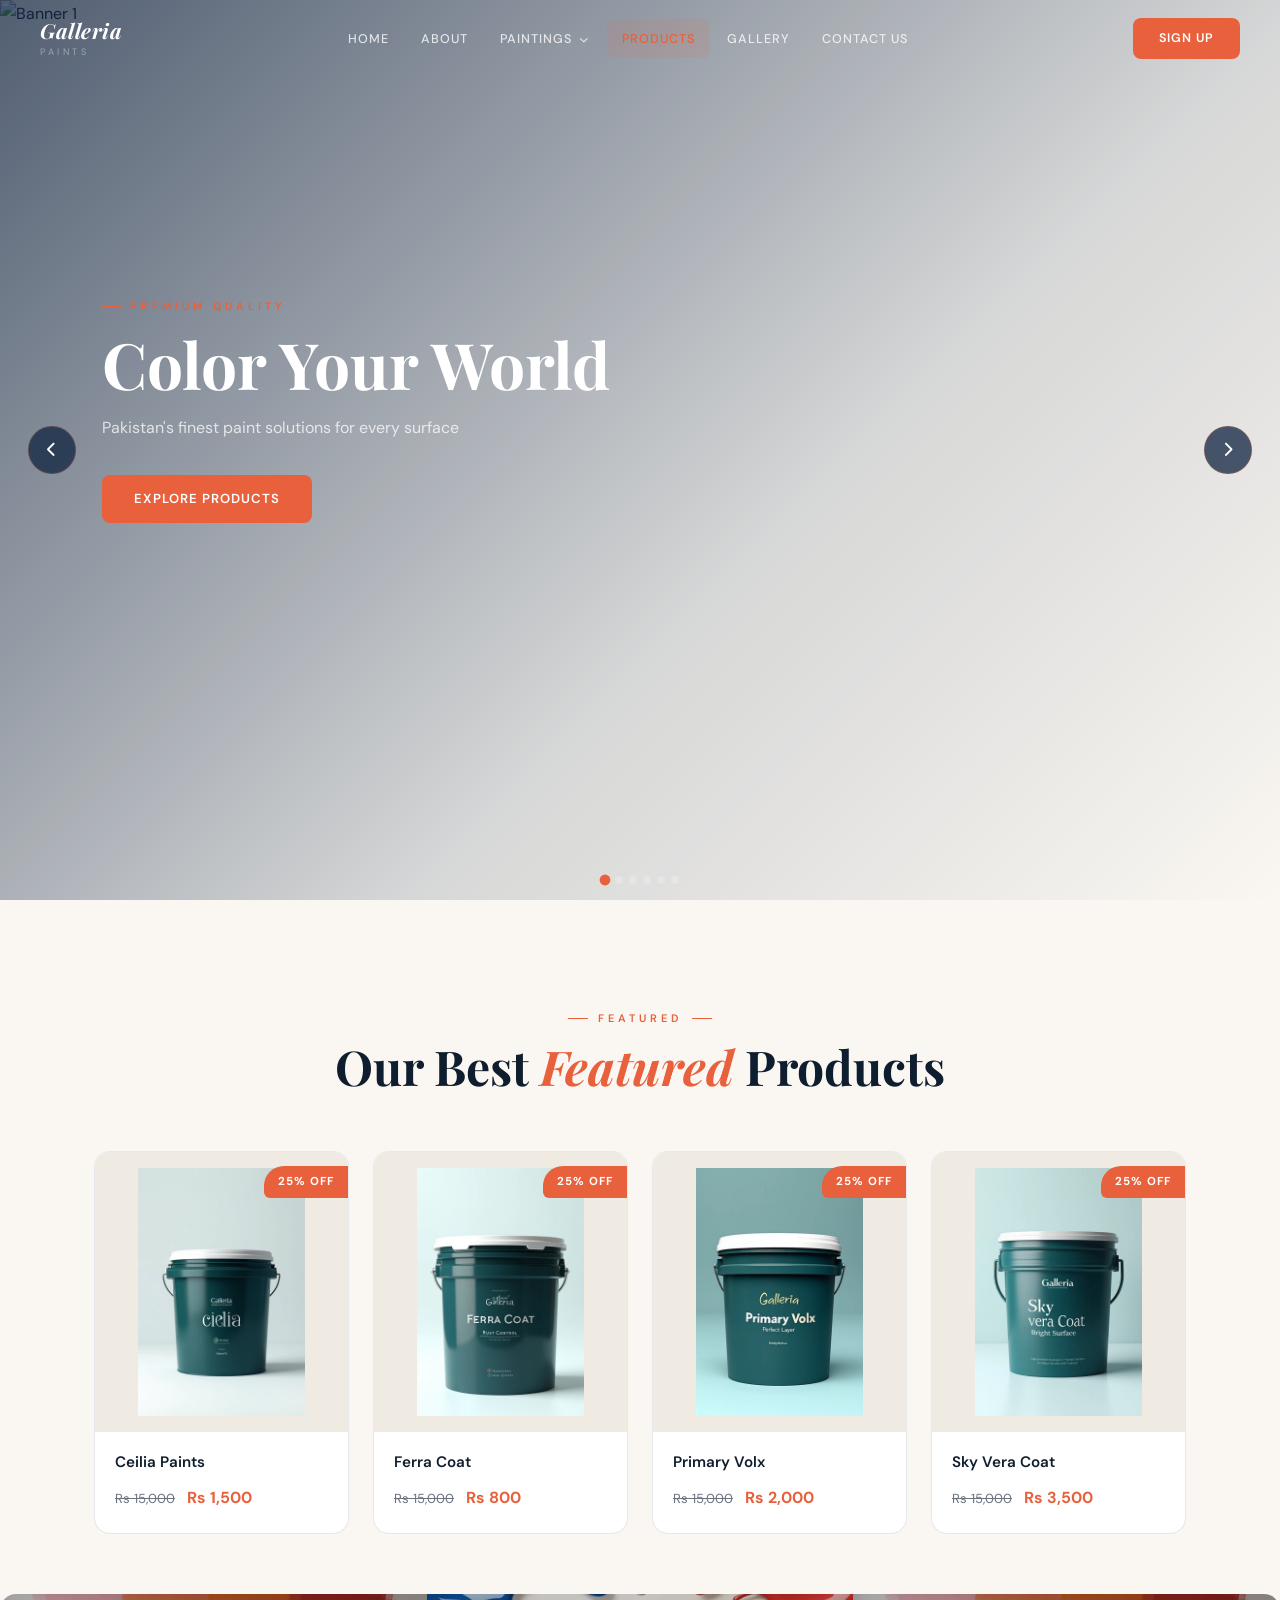
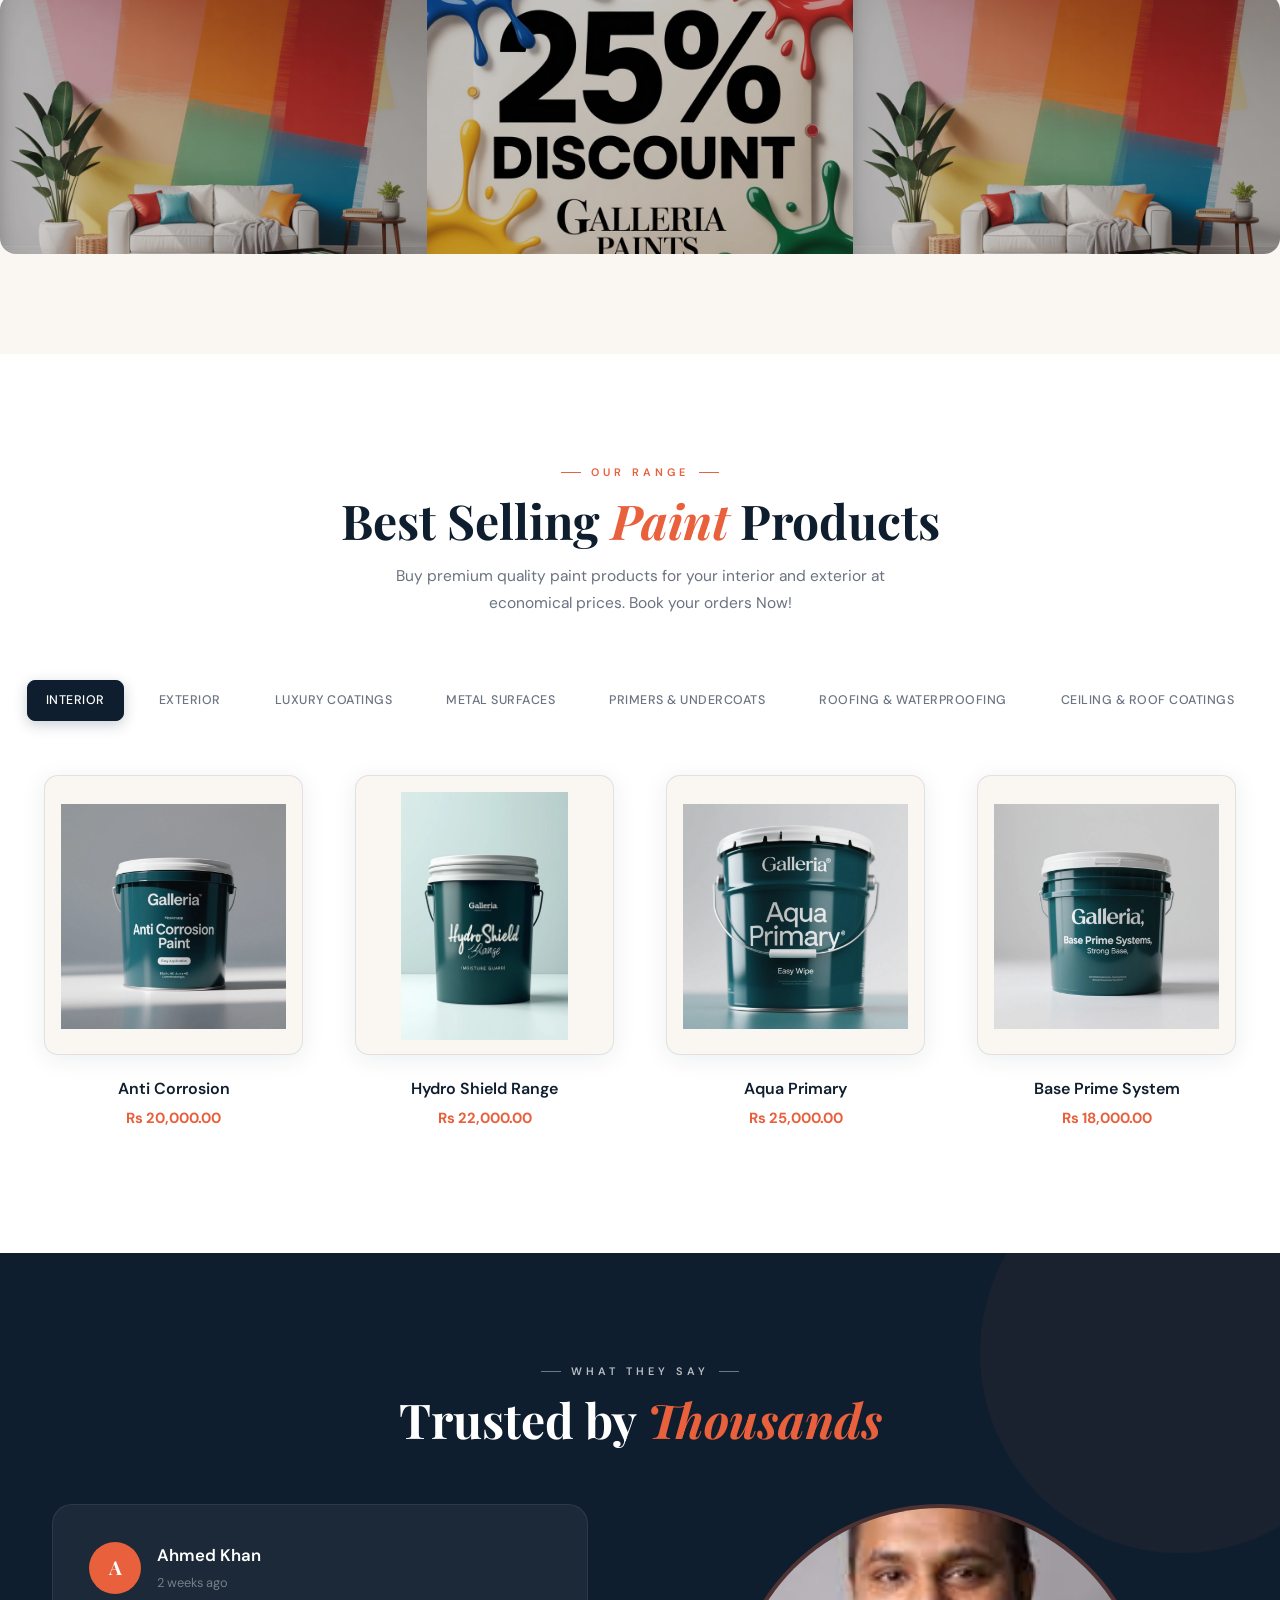
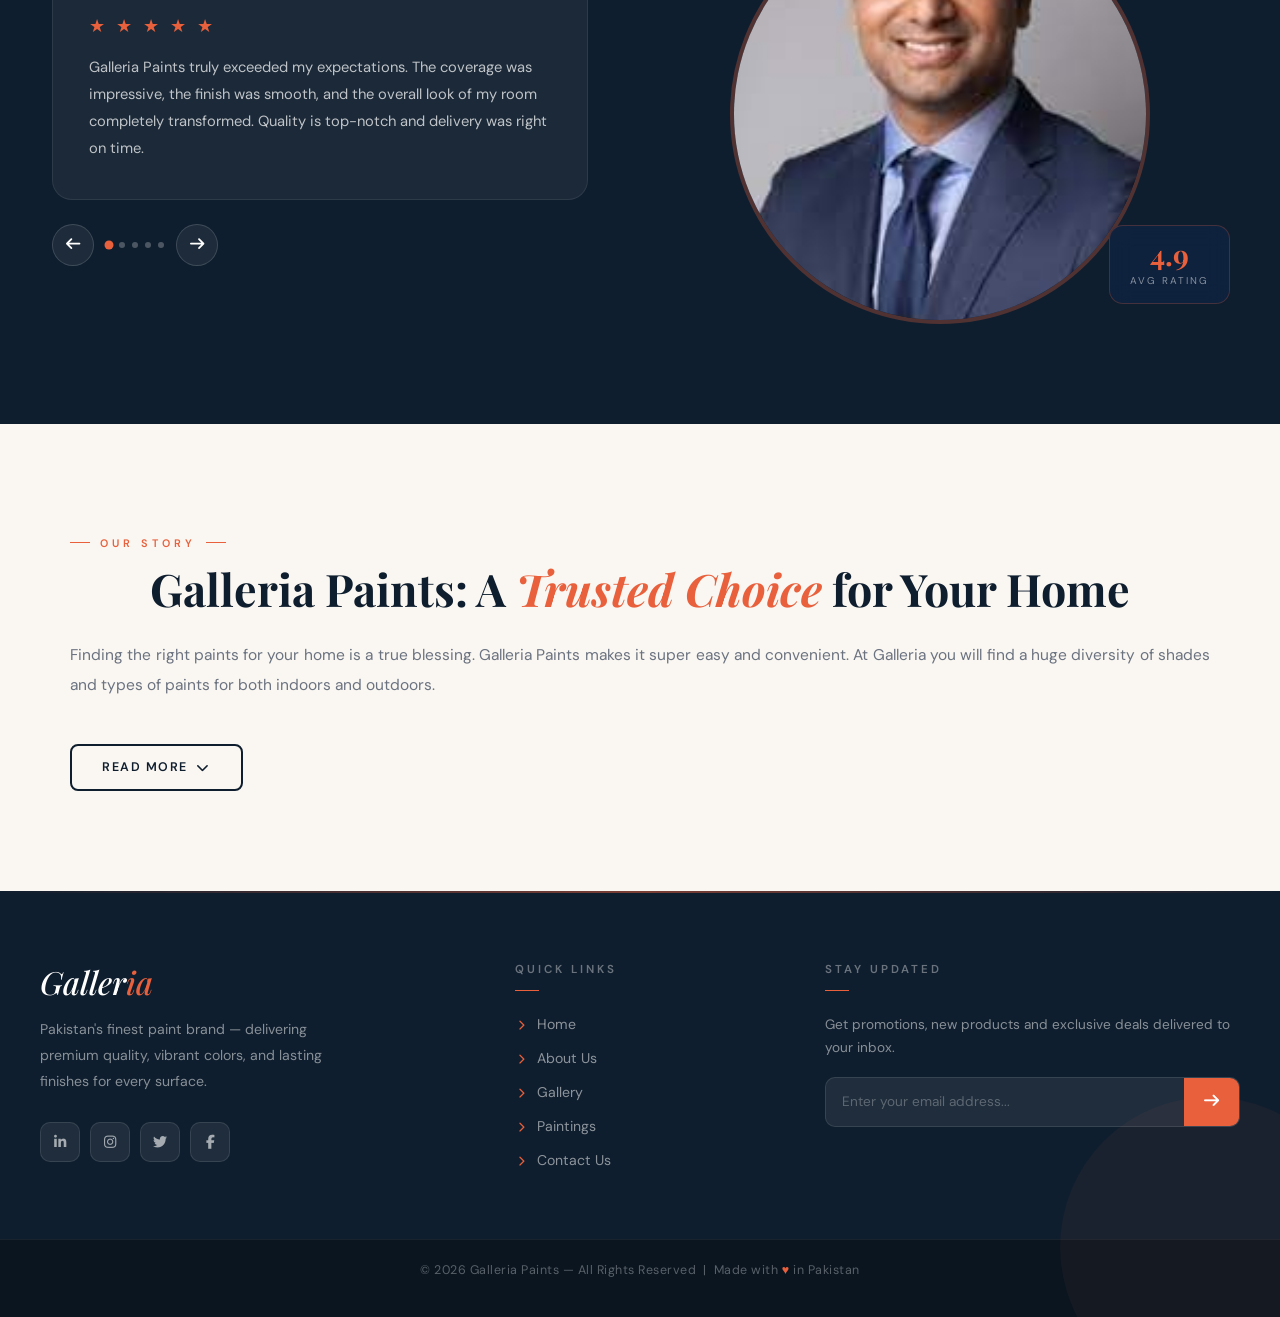
==== commit 7c32285f: "web" ====
--- a/index.html
+++ b/index.html
@@ -4,248 +4,242 @@
 <head>
     <meta charset="UTF-8">
     <meta name="viewport" content="width=device-width, initial-scale=1.0">
-    <title>index-page</title>
+    <title>Galleria Paints — Premium Paint Solutions</title>
     <link rel="stylesheet" href="css/bootstrap.css">
     <link rel="stylesheet" href="fontawesome-free-7.0.1-web/css/all.min.css">
+    <link rel="preconnect" href="https://fonts.googleapis.com">
+    <link rel="preconnect" href="https://fonts.gstatic.com" crossorigin>
+    <link
+        href="https://fonts.googleapis.com/css2?family=Playfair+Display:ital,wght@0,400;0,600;0,700;1,400;1,600&family=DM+Sans:wght@300;400;500;600&display=swap"
+        rel="stylesheet">
     <link rel="stylesheet" href="style.css">
-    <style>
-    </style>
 </head>
 
 <body>
-   <!-- /* .................navbar section start..................... */ -->
+
+    <!-- NAVBAR -->
     <nav class="navbar navbar-expand-lg fixed-top" id="navbar">
         <div class="container-fluid navbar-container">
-            <!-- Logo -->
-            <a class="navbar-brand" href="#home">
-                <img src="images/navbar-logo-original.png" class="logo-img" alt="">
+                <div class="brand-text">
+                <a href="index.html"><span class="brand-name">Galleria</span></a>
+                <a href="index.html"><span class="brand-tag">Paints</span></a>
+                </div>
             </a>
-
-            <!-- Toggler Button -->
-            <button class="navbar-toggler" type="button" data-bs-toggle="collapse" data-bs-target="#navbarContent" b>
-                <span class="navbar-toggler-icon"></span>
+            <button class="navbar-toggler" type="button" data-bs-toggle="collapse" data-bs-target="#navbarContent">
+                <span class="toggler-line"></span>
+                <span class="toggler-line"></span>
+                <span class="toggler-line"></span>
             </button>
-
-            <!-- Navbar Content -->
             <div class="collapse navbar-collapse" id="navbarContent">
-                <!-- Links -->
                 <ul class="navbar-nav m-auto">
-                    <li class="nav-item">
-                        <a class="nav-link" href="index.html">Home</a>
-                    </li>
-                    <li class="nav-item">
-                        <a class="nav-link" href="about.html">About</a>
-                    </li>
+                    <li class="nav-item"><a class="nav-link nav-active" href="index.html">Home</a></li>
+                    <li class="nav-item"><a class="nav-link" href="about.html">About</a></li>
                     <li class="nav-item dropdown">
-                        <a class="nav-link" href="#" role="button">Paintings</a>
+                        <a class="nav-link" href="#" role="button">Paintings <i
+                                class="fas fa-chevron-down nav-chevron"></i></a>
                         <ul class="dropdown-menu">
-                            <li><a class="dropdown-item" href="surface.html">Surface</a></li>
-                            <li><a class="dropdown-item" href="paintings.html">Color Type</a></li>
+                            <li><a class="dropdown-item" href="surface.html"><i class="fas fa-layer-group"></i>
+                                    Surface</a></li>
+                            <li><a class="dropdown-item" href="paintings.html"><i class="fas fa-palette"></i> Color
+                                    Type</a></li>
                         </ul>
                     </li>
-                    <li class="nav-item">
-                        <a class="nav-link" href="index.html#product-section">products</a>
-                    </li>
-                    </li>
-                    <li class="nav-item">
-                        <a class="nav-link" href="gallery.html">Gallery</a>
-                    </li>
-                    <li class="nav-item">
-                        <a class="nav-link" href="contact.html">Contact Us</a>
-                    </li>
+                    <li class="nav-item"><a class="nav-link" href="index.html#product-section">Products</a></li>
+                    <li class="nav-item"><a class="nav-link" href="gallery.html">Gallery</a></li>
+                    <li class="nav-item"><a class="nav-link" href="contact.html">Contact Us</a></li>
                 </ul>
-
-                <!-- Buttons -->
                 <div class="nav-buttons">
-                    <button class="btn btn-signup" onclick="openSignup()">Sign Up</button>
-                </div>
-
+                    <button class="btn-signup" onclick="openSignup()"><span>Sign Up</span></button>
+                </div>
             </div>
         </div>
     </nav>
 
-    <!-- /* .................navbar section end..................... */ -->
-         <!-- Sign Up Form -->
-    <section class="register-form-section">
+    <!-- REGISTER FORM SECTION -->
+    <section class="register-form-section" id="registerSection">
         <div id="sign-up" class="container sign-up-form">
             <div class="col-md-6 col-lg-4 col-10">
-                <div class="sign-up">
-                    <span class="close-btn">&times;</span>
-                    <h1 class="register-form-main-head">Galleria</h1>
-                    <p>create your account</p>
-                    <input type="text" id="signup-name" class="form-control register-sign-up-form-input"
-                        placeholder="full name">
-                    <input type="text" id="signup-email" class="form-control register-sign-up-form-input"
-                        placeholder="email">
-                    <input type="password" id="signup-pass" class="form-control register-sign-up-form-input"
-                        placeholder="password">
-                    <input type="password" id="signup-cpass" class="form-control register-sign-up-form-input"
-                        placeholder="confirm password">
-                    <div id="register-btn" class="reg-btn btn register-btn">register
-                    </div>
-                    <p class="sign-in-link">already have an account? <a href="" id="open-sign-in">sign in</a></p>
-                </div>
-            </div>
-        </div>
-
-        <!-- Sign In Form -->
-        <div id="sign-in" class="container  sign-in-form  d-none">
+                <div class="auth-card">
+                    <button class="auth-close-btn" onclick="closeSignup()">&times;</button>
+                    <div class="auth-brand">Galler<span>ia</span></div>
+                    <p class="auth-sub">Create your account</p>
+                    <input type="text" id="signup-name" class="auth-input" placeholder="Full Name">
+                    <input type="text" id="signup-email" class="auth-input" placeholder="Email Address">
+                    <input type="password" id="signup-pass" class="auth-input" placeholder="Password">
+                    <input type="password" id="signup-cpass" class="auth-input" placeholder="Confirm Password">
+                    <button id="register-btn" class="auth-btn"><span>Create Account</span></button>
+                    <p class="auth-switch">Already have an account? <a href="" id="open-sign-in">Sign In</a></p>
+                </div>
+            </div>
+        </div>
+        <div id="sign-in" class="container sign-in-form d-none">
             <div class="col-md-6 col-lg-4 col-10">
-                <div id="log" class="sign-up">
-                    <span class="close-btn">&times;</span>
-                    <h1 class="register-form-main-head">Galleria</h1>
-                    <p>Great to have you back.</p>
-                    <input type="text" id="signin-email" class="form-control register-sign-in-form-input"
-                        placeholder="email">
-                    <input type="password" id="signin-pass" class="form-control register-sign-in-form-input"
-                        placeholder="password">
-                    <a href="" class="forget-password">forgot password?</a>
-                    <div class="reg-btn btn register-sign-in-btn">sign in</div>
-                    <p>don't have an account? <a href="" class="register-sign-up-btn" id="open-sign-up"> sign up</a></p>
+                <div class="auth-card" id="log">
+                    <button class="auth-close-btn" onclick="closeSignup()">&times;</button>
+                    <div class="auth-brand">Galler<span>ia</span></div>
+                    <p class="auth-sub">Great to have you back.</p>
+                    <input type="text" id="signin-email" class="auth-input" placeholder="Email Address">
+                    <input type="password" id="signin-pass" class="auth-input" placeholder="Password">
+                    <a href="" class="auth-forgot">Forgot password?</a>
+                    <button class="auth-btn reg-btn register-sign-in-btn"><span>Sign In</span></button>
+                    <p class="auth-switch">Don't have an account? <a href="" class="register-sign-up-btn"
+                            id="open-sign-up">Sign Up</a></p>
                 </div>
             </div>
         </div>
     </section>
 
-    <!-- ...............................carousel start........................... -->
-    <!-- Carousel -->
+    <!-- HERO CAROUSEL -->
     <div id="carouselExampleCaptions" class="carousel slide carousel-fade" data-bs-ride="carousel"
-        data-bs-interval="1500">
-
-        <!-- Carousel inner -->
+        data-bs-interval="3500">
+        <div class="carousel-indicators">
+            <button type="button" data-bs-target="#carouselExampleCaptions" data-bs-slide-to="2000"
+                class="active"></button>
+            <button type="button" data-bs-target="#carouselExampleCaptions" data-bs-slide-to="1"></button>
+            <button type="button" data-bs-target="#carouselExampleCaptions" data-bs-slide-to="2"></button>
+            <button type="button" data-bs-target="#carouselExampleCaptions" data-bs-slide-to="3"></button>
+            <button type="button" data-bs-target="#carouselExampleCaptions" data-bs-slide-to="4"></button>
+            <button type="button" data-bs-target="#carouselExampleCaptions" data-bs-slide-to="5"></button>
+        </div>
         <div class="carousel-inner w-100">
             <div class="carousel-item active w-100">
-                <img src="images/banner1.jfif" class="d-block w-100 img-fluid" alt="carousel image"
-                    style="height: 750px; top: 120px;">
-            </div>
-            <div class="carousel-item w-100">
-                <img src="images/bannner2.png" class="d-block w-100 img-fluid" alt="carousel image"
-                    style="height: 750px; top: 120px;">
-            </div>
-            <div class="carousel-item w-100">
-                <img src="images/banner3.webp" class="d-block w-100 img-fluid" alt="carousel image"
-                    style="height: 750px; top: 120px;">
-            </div>
-            <div class="carousel-item w-100">
-                <img src="images/banner 4.png" class="d-block w-100 img-fluid" alt="carousel image"
-                    style="height: 750px; top: 120px;">
-            </div>
-            <div class="carousel-item w-100">
-                <img src="images/banner 5.png" class="d-block w-100 img-fluid" alt="carousel image"
-                    style="height: 750px; top: 120px;">
-            </div>
-            <div class="carousel-item w-100">
-                <img src="images/banner 6.png" class="d-block w-100 img-fluid" alt="carousel image"
-                    style="height: 750px; top: 120px;">
-            </div>
-        </div>
-
-        <!-- Controls -->
+                <img src="https://static.vecteezy.com/system/resources/thumbnails/072/424/194/small/colorful-paint-splatters-create-a-unique-design-on-white-surface-photo.jpeg" class="d-block w-100" alt="Banner 1">
+                <div class="carousel-caption-custom">
+                    <div class="caption-badge">Premium Quality</div>
+                    <h2 class="caption-h2">Color Your World</h2>
+                    <p class="caption-p">Pakistan's finest paint solutions for every surface</p>
+                    <a href="#product-section" class="caption-btn"><span>Explore Products</span></a>
+                </div>
+            </div>
+            <div class="carousel-item w-100"><img src="https://encrypted-tbn0.gstatic.com/images?q=tbn:ANd9GcTssa94j10JloZGu6yijJDkIEc0tUpGf01b2g&s" class="d-block w-100" alt="Banner 2">
+                <div class="carousel-caption-custom">
+                    <div class="caption-badge">New Arrivals</div>
+                    <h2 class="caption-h2">Exterior Excellence</h2>
+                    <p class="caption-p">Weather-proof coatings built to last</p><a href="#product-section"
+                        class="caption-btn"><span>Shop Now</span></a>
+                </div>
+            </div>
+            <div class="carousel-item w-100"><img src="https://img.freepik.com/premium-photo/photo-quill-pen-ink-well-empty-desk-symbolizing-artistry-writing-with-feathered-pens-web-banner-with-empty-space-left-side-style-copy-space_1256366-31778.jpg?semt=ais_hybrid&w=740&q=80" class="d-block w-100" alt="Banner 3">
+                <div class="carousel-caption-custom">
+                    <div class="caption-badge">Bestseller</div>
+                    <h2 class="caption-h2">Interior Elegance</h2>
+                    <p class="caption-p">Smooth finishes for beautiful interiors</p><a href="#product-section"
+                        class="caption-btn"><span>Discover More</span></a>
+                </div>
+            </div>
+            <div class="carousel-item w-100"><img src="https://encrypted-tbn0.gstatic.com/images?q=tbn:ANd9GcRNb-Gdb6soSFAzwPh6NFSRANGu5CTFgjhclA&s" class="d-block w-100" alt="Banner 4">
+                <div class="carousel-caption-custom">
+                    <div class="caption-badge">Luxury Range</div>
+                    <h2 class="caption-h2">Premium Coatings</h2>
+                    <p class="caption-p">Luxury finishes at accessible prices</p><a href="#product-section"
+                        class="caption-btn"><span>View Range</span></a>
+                </div>
+            </div>
+            <div class="carousel-item w-100"><img src="https://encrypted-tbn0.gstatic.com/images?q=tbn:ANd9GcRlFfvyJ5TkA5595Kwihwx2YHR320v6bQlCDA&s" class="d-block w-100" alt="Banner 5">
+                <div class="carousel-caption-custom">
+                    <div class="caption-badge">Industrial</div>
+                    <h2 class="caption-h2">Metal Protection</h2>
+                    <p class="caption-p">Maximum durability for metal surfaces</p><a href="#product-section"
+                        class="caption-btn"><span>Learn More</span></a>
+                </div>
+            </div>
+            <div class="carousel-item w-100"><img src="https://encrypted-tbn0.gstatic.com/images?q=tbn:ANd9GcSQh_TWOOuCIr5d6ZOJ11Osb5WeMqrZhfahww&s" class="d-block w-100" alt="Banner 6">
+                <div class="carousel-caption-custom">
+                    <div class="caption-badge">Waterproofing</div>
+                    <h2 class="caption-h2">Total Protection</h2>
+                    <p class="caption-p">Complete waterproofing solutions</p><a href="#product-section"
+                        class="caption-btn"><span>Get Started</span></a>
+                </div>
+            </div>
+        </div>
         <button class="carousel-control-prev" type="button" data-bs-target="#carouselExampleCaptions"
             data-bs-slide="prev">
-            <span class="carousel-control-prev-icon p-4 bg-dark bg-opacity-75 rounded-circle" aria-hidden="true"></span>
-            <span class="visually-hidden">Previous</span>
+            <span class="carousel-ctrl-icon"><i class="fas fa-chevron-left"></i></span>
         </button>
-
         <button class="carousel-control-next" type="button" data-bs-target="#carouselExampleCaptions"
             data-bs-slide="next">
-            <span class="carousel-control-next-icon p-4 bg-dark bg-opacity-75 rounded-circle" aria-hidden="true"></span>
-            <span class="visually-hidden">Next</span>
+            <span class="carousel-ctrl-icon"><i class="fas fa-chevron-right"></i></span>
         </button>
     </div>
-    <!-- ...............................end carousel........................... -->
-
-    <!-- ............................our-featured-of-products............................... -->
-    <section class="our-featured-products">
-        <div class=" featured-main-container container">
-            <h1 class="featured-head">Our Best Featured Products</h1>
-
+
+    <!-- FEATURED PRODUCTS -->
+    <section class="our-featured-products reveal">
+        <div class="featured-main-container container">
+            <div class="section-header">
+                <div class="section-badge">Featured</div>
+                <h1 class="featured-head">Our Best <em>Featured</em> Products</h1>
+            </div>
             <div class="featured-sub-container container">
                 <div class="row g-4">
-
-                    <!-- CARD 1 -->
                     <div class="col-lg-3 col-md-6 col-sm-6 col-12">
-                        <div class="featured-product-card card" id="f1">
+                        <div class="featured-product-card card reveal-child" id="f1">
                             <div class="featured-product-item">
                                 <img src="images/Cielia.png" alt="Product 1"
                                     class="featured-product-image featured-main-image">
                                 <img src="images/hover 13.jfif" alt="Product 1 Hover"
                                     class="featured-product-image featured-hover-image">
                                 <div class="discount-badge">25% OFF</div>
-                                <div class="featured-add-to-cart-icon">
-                                    <i class="fa-solid fa-shopping-cart featured-cart-icon-btn" href="cart.html"></i>
-                                </div>
+                                <div class="featured-add-to-cart-icon"><i
+                                        class="fa-solid fa-shopping-cart featured-cart-icon-btn"></i></div>
                             </div>
                             <div class="featured-product-info">
                                 <div class="featured-product-name">Ceilia Paints</div>
-                                <div class="featured-product-price"><span class="featured-product-offer-price">Rs:
-                                        15000</span> Rs: 1,500
-                                </div>
-                            </div>
-                        </div>
-                    </div>
-
-                    <!-- CARD 2 -->
+                                <div class="featured-product-price"><span class="featured-product-offer-price">Rs
+                                        15,000</span> Rs 1,500</div>
+                            </div>
+                        </div>
+                    </div>
                     <div class="col-lg-3 col-md-6 col-sm-6 col-12">
-                        <div class="featured-product-card card" id="f2">
+                        <div class="featured-product-card card reveal-child" id="f2">
                             <div class="featured-product-item">
                                 <img src="images/Ferra Coat.png" alt="Product 2"
                                     class="featured-product-image featured-main-image">
                                 <img src="images/hover 23.webp" alt="Product 2 Hover"
                                     class="featured-product-image featured-hover-image">
                                 <div class="discount-badge">25% OFF</div>
-                                <div class="featured-add-to-cart-icon">
-                                    <i class="fa-solid fa-shopping-cart featured-cart-icon-btn" href="cart.html"></i>
-                                </div>
+                                <div class="featured-add-to-cart-icon"><i
+                                        class="fa-solid fa-shopping-cart featured-cart-icon-btn"></i></div>
                             </div>
                             <div class="featured-product-info">
                                 <div class="featured-product-name">Ferra Coat</div>
-                                <div class="featured-product-price"><span class="featured-product-offer-price">Rs:
-                                        15000</span> Rs: 800</div>
-                            </div>
-                        </div>
-                    </div>
-
-                    <!-- CARD 3 -->
+                                <div class="featured-product-price"><span class="featured-product-offer-price">Rs
+                                        15,000</span> Rs 800</div>
+                            </div>
+                        </div>
+                    </div>
                     <div class="col-lg-3 col-md-6 col-sm-6 col-12">
-                        <div class="featured-product-card card" id="f3">
+                        <div class="featured-product-card card reveal-child" id="f3">
                             <div class="featured-product-item">
                                 <img src="images/Primary Volx.png" alt="Product 3"
                                     class="featured-product-image featured-main-image">
                                 <img src="images/hover 7.jfif" alt="Product 3 Hover"
                                     class="featured-product-image featured-hover-image">
                                 <div class="discount-badge">25% OFF</div>
-                                <div class="featured-add-to-cart-icon">
-                                    <i class="fa-solid fa-shopping-cart featured-cart-icon-btn" href="cart.html"></i>
-                                </div>
+                                <div class="featured-add-to-cart-icon"><i
+                                        class="fa-solid fa-shopping-cart featured-cart-icon-btn"></i></div>
                             </div>
                             <div class="featured-product-info">
                                 <div class="featured-product-name">Primary Volx</div>
-                                <div class="featured-product-price"><span class="featured-product-offer-price">Rs:
-                                        15000</span> Rs: 2,000
-                                </div>
-                            </div>
-                        </div>
-                    </div>
-
-                    <!-- CARD 4 -->
+                                <div class="featured-product-price"><span class="featured-product-offer-price">Rs
+                                        15,000</span> Rs 2,000</div>
+                            </div>
+                        </div>
+                    </div>
                     <div class="col-lg-3 col-md-6 col-sm-6 col-12">
-                        <div class="featured-product-card card" id="f4">
+                        <div class="featured-product-card card reveal-child" id="f4">
                             <div class="featured-product-item">
                                 <img src="images/Sky vera coat.png" alt="Product 4"
                                     class="featured-product-image featured-main-image">
                                 <img src="images/hover 14 (2).jfif" alt="Product 4 Hover"
                                     class="featured-product-image featured-hover-image">
                                 <div class="discount-badge">25% OFF</div>
-                                <div class="featured-add-to-cart-icon">
-                                    <i class="fa-solid fa-shopping-cart featured-cart-icon-btn" href="cart.html"></i>
-                                </div>
+                                <div class="featured-add-to-cart-icon"><i
+                                        class="fa-solid fa-shopping-cart featured-cart-icon-btn"></i></div>
                             </div>
                             <div class="featured-product-info">
                                 <div class="featured-product-name">Sky Vera Coat</div>
-                                <div class="featured-product-price"><span class="featured-product-offer-price">Rs:
-                                        15000</span> Rs: 3,500
-                                </div>
+                                <div class="featured-product-price"><span class="featured-product-offer-price">Rs
+                                        15,000</span> Rs 3,500</div>
                             </div>
                         </div>
                     </div>
@@ -253,544 +247,491 @@
             </div>
         </div>
         <div class="featured-discount-banner">
-            <img src="images/wallpaint.jfif" alt="">
-            <img src="images/abhi abhi 2.jfif" alt="">
-            <img src="images/wallpaint.jfif" alt="">
+            <img src="images/wallpaint.jfif" alt=""><img src="images/abhi abhi 2.jfif" alt=""><img
+                src="images/wallpaint.jfif" alt="">
         </div>
     </section>
-    <!-- ............................our-featured-of-products-end............................... -->
-
-
-    <!-- ........................product area start................................ -->
-    <section class="products-section" id="product-section">
-        <h1 class="product-head">Our Best Selling paints Products</h1>
-        <p class="product-para">Buy premium quality paint products for your interior and exterior at economical
-            prices. Book your orders Now!</p>
+
+    <!-- PRODUCTS SECTION -->
+    <section class="products-section reveal" id="product-section">
+        <div class="section-header">
+            <div class="section-badge">Our Range</div>
+            <h1 class="product-head">Best Selling <em>Paint</em> Products</h1>
+            <p class="product-para">Buy premium quality paint products for your interior and exterior at economical
+                prices. Book your orders Now!</p>
+        </div>
         <div class="tabs">
-            <!-- Tab Buttons -->
             <input type="radio" name="tab" id="t1" checked>
             <label for="t1">Interior</label>
-
             <input type="radio" name="tab" id="t2">
             <label for="t2">Exterior</label>
-
             <input type="radio" name="tab" id="t3">
             <label for="t3">Luxury Coatings</label>
-
             <input type="radio" name="tab" id="t4">
             <label for="t4">Metal Surfaces</label>
-
             <input type="radio" name="tab" id="t5">
-            <label for="t5">Primers & Undercoats</label>
-
+            <label for="t5">Primers &amp; Undercoats</label>
             <input type="radio" name="tab" id="t6">
-            <label for="t6">Roofing & Waterproofing</label>
-
+            <label for="t6">Roofing &amp; Waterproofing</label>
             <input type="radio" name="tab" id="t7">
-            <label for="t7">Ceiling & Roof Coatings</label>
-
-            <!-- Tab Content -->
+            <label for="t7">Ceiling &amp; Roof Coatings</label>
+
             <div class="content" id="c1">
                 <div class="row products-cards-container">
                     <div class="col-12 col-sm-6 col-md-4 col-lg-3">
-                        <div class="card product-card" id="1">
-                            <img src="images/Anti Corrosion.png" alt="" class="product-real-image">
-                            <img src="images/hover 1.webp" alt="" class="product-hover-image">
-                            <div class="product-add-to-cart-icon">
-                                <i class="fa-solid fa-shopping-cart product-cart-icon-btn" href="cart.html"></i>
-                            </div>
+                        <div class="card product-card" id="1"><img src="images/Anti Corrosion.png" alt=""
+                                class="product-real-image"><img src="images/hover 1.webp" alt=""
+                                class="product-hover-image">
+                            <div class="product-add-to-cart-icon"><i
+                                    class="fa-solid fa-shopping-cart product-cart-icon-btn"></i></div>
                         </div>
                         <div class="card-dis">
                             <h1>Anti Corrosion</h1>
-                            <p>Rs:<span id="product-rupees">20,000.00</span></p>
-                        </div>
-                    </div>
-                    <div class="col-12 col-sm-6 col-md-4 col-lg-3">
-                        <div class="card product-card" id="2">
-                            <img src="images/Hydro Shield.webp" alt="" class="product-real-image">
-                            <img src="images/hover 2.webp" alt="" class="product-hover-image">
-                            <div class="product-add-to-cart-icon">
-                                <i class="fa-solid fa-shopping-cart product-cart-icon-btn" href="cart.html"></i>
-                            </div>
+                            <p>Rs <span>20,000.00</span></p>
+                        </div>
+                    </div>
+                    <div class="col-12 col-sm-6 col-md-4 col-lg-3">
+                        <div class="card product-card" id="2"><img src="images/Hydro Shield.webp" alt=""
+                                class="product-real-image"><img src="images/hover 2.webp" alt=""
+                                class="product-hover-image">
+                            <div class="product-add-to-cart-icon"><i
+                                    class="fa-solid fa-shopping-cart product-cart-icon-btn"></i></div>
                         </div>
                         <div class="card-dis">
                             <h1>Hydro Shield Range</h1>
-                            <p>Rs:<span id="product-rupees">22,000.00</span></p>
-                        </div>
-                    </div>
-                    <div class="col-12 col-sm-6 col-md-4 col-lg-3">
-                        <div class="card product-card" id="3">
-                            <img src="images/Aqua Primary.png" alt="" class="product-real-image">
-                            <img src="images/hover 3.webp" alt="" class="product-hover-image">
-                            <div class="product-add-to-cart-icon">
-                                <i class="fa-solid fa-shopping-cart product-cart-icon-btn" href="cart.html"></i>
-                            </div>
+                            <p>Rs <span>22,000.00</span></p>
+                        </div>
+                    </div>
+                    <div class="col-12 col-sm-6 col-md-4 col-lg-3">
+                        <div class="card product-card" id="3"><img src="images/Aqua Primary.png" alt=""
+                                class="product-real-image"><img src="images/hover 3.webp" alt=""
+                                class="product-hover-image">
+                            <div class="product-add-to-cart-icon"><i
+                                    class="fa-solid fa-shopping-cart product-cart-icon-btn"></i></div>
                         </div>
                         <div class="card-dis">
                             <h1>Aqua Primary</h1>
-                            <p>Rs:<span id="product-rupees">25,000.00</span></p>
-                        </div>
-                    </div>
-                    <div class="col-12 col-sm-6 col-md-4 col-lg-3">
-                        <div class="card product-card" id="4">
-                            <img src="images/Base Prime System.png" alt="" class="product-real-image">
-                            <img src="images/hover 20.jpg" alt="" class="product-hover-image">
-                            <div class="product-add-to-cart-icon">
-                                <i class="fa-solid fa-shopping-cart product-cart-icon-btn" href="cart.html"></i>
-                            </div>
+                            <p>Rs <span>25,000.00</span></p>
+                        </div>
+                    </div>
+                    <div class="col-12 col-sm-6 col-md-4 col-lg-3">
+                        <div class="card product-card" id="4"><img src="images/Base Prime System.png" alt=""
+                                class="product-real-image"><img src="images/hover 20.jpg" alt=""
+                                class="product-hover-image">
+                            <div class="product-add-to-cart-icon"><i
+                                    class="fa-solid fa-shopping-cart product-cart-icon-btn"></i></div>
                         </div>
                         <div class="card-dis">
                             <h1>Base Prime System</h1>
-                            <p>Rs:<span id="product-rupees">18,000.00</span></p>
-                        </div>
-                    </div>
-                </div>
-
-
-            </div>
-
+                            <p>Rs <span>18,000.00</span></p>
+                        </div>
+                    </div>
+                </div>
+            </div>
             <div class="content" id="c2">
                 <div class="row products-cards-container">
                     <div class="col-12 col-sm-6 col-md-4 col-lg-3">
-                        <div class="card product-card" id="11">
-                            <img src="images/Silk Smooth Coating.png" alt="" class="product-real-image">
-                            <img src="images/hover 14.jfif" alt="" class="product-hover-image">
-                            <div class="product-add-to-cart-icon">
-                                <i class="fa-solid fa-shopping-cart product-cart-icon-btn" href="cart.html"></i>
-                            </div>
+                        <div class="card product-card" id="11"><img src="images/Silk Smooth Coating.png" alt=""
+                                class="product-real-image"><img src="images/hover 14.jfif" alt=""
+                                class="product-hover-image">
+                            <div class="product-add-to-cart-icon"><i
+                                    class="fa-solid fa-shopping-cart product-cart-icon-btn"></i></div>
                         </div>
                         <div class="card-dis">
                             <h1>Silk Smooth Coating</h1>
-                            <p>Rs:<span id="product-rupees">19,000.00</span></p>
-                        </div>
-                    </div>
-                    <div class="col-12 col-sm-6 col-md-4 col-lg-3">
-                        <div class="card product-card" id="12">
-                            <img src="images/Pearl Sheen.png" alt="" class="product-real-image">
-                            <img src="images/hover 16.jfif" alt="" class="product-hover-image">
-                            <div class="product-add-to-cart-icon">
-                                <i class="fa-solid fa-shopping-cart product-cart-icon-btn" href="cart.html"></i>
-                            </div>
+                            <p>Rs <span>19,000.00</span></p>
+                        </div>
+                    </div>
+                    <div class="col-12 col-sm-6 col-md-4 col-lg-3">
+                        <div class="card product-card" id="12"><img src="images/Pearl Sheen.png" alt=""
+                                class="product-real-image"><img src="images/hover 16.jfif" alt=""
+                                class="product-hover-image">
+                            <div class="product-add-to-cart-icon"><i
+                                    class="fa-solid fa-shopping-cart product-cart-icon-btn"></i></div>
                         </div>
                         <div class="card-dis">
                             <h1>Pearl Sheen</h1>
-                            <p>Rs:<span id="product-rupees">18,000.00</span></p>
-                        </div>
-                    </div>
-                    <div class="col-12 col-sm-6 col-md-4 col-lg-3">
-                        <div class="card product-card" id="13">
-                            <img src="images/Metal Shield Pro.png" alt="" class="product-real-image">
-                            <img src="images/hover 19.webp" alt="" class="product-hover-image">
-                            <div class="product-add-to-cart-icon">
-                                <i class="fa-solid fa-shopping-cart product-cart-icon-btn" href="cart.html"></i>
-                            </div>
+                            <p>Rs <span>18,000.00</span></p>
+                        </div>
+                    </div>
+                    <div class="col-12 col-sm-6 col-md-4 col-lg-3">
+                        <div class="card product-card" id="13"><img src="images/Metal Shield Pro.png" alt=""
+                                class="product-real-image"><img src="images/hover 19.webp" alt=""
+                                class="product-hover-image">
+                            <div class="product-add-to-cart-icon"><i
+                                    class="fa-solid fa-shopping-cart product-cart-icon-btn"></i></div>
                         </div>
                         <div class="card-dis">
                             <h1>Sunproof Coating</h1>
-                            <p>Rs:<span id="product-rupees">20,000.00</span></p>
-                        </div>
-                    </div>
-                    <div class="col-12 col-sm-6 col-md-4 col-lg-3">
-                        <div class="card product-card" id="14">
-                            <img src="images/Matte Sealer.png" alt="" class="product-real-image">
-                            <img src="images/hover 5.webp" alt="" class="product-hover-image">
-                            <div class="product-add-to-cart-icon">
-                                <i class="fa-solid fa-shopping-cart product-cart-icon-btn" href="cart.html"></i>
-                            </div>
+                            <p>Rs <span>20,000.00</span></p>
+                        </div>
+                    </div>
+                    <div class="col-12 col-sm-6 col-md-4 col-lg-3">
+                        <div class="card product-card" id="14"><img src="images/Matte Sealer.png" alt=""
+                                class="product-real-image"><img src="images/hover 5.webp" alt=""
+                                class="product-hover-image">
+                            <div class="product-add-to-cart-icon"><i
+                                    class="fa-solid fa-shopping-cart product-cart-icon-btn"></i></div>
                         </div>
                         <div class="card-dis">
                             <h1>Matte Sealer</h1>
-                            <p>Rs:<span id="product-rupees">15,000.00</span></p>
-                        </div>
-                    </div>
-                </div>
-
-            </div>
-
+                            <p>Rs <span>15,000.00</span></p>
+                        </div>
+                    </div>
+                </div>
+            </div>
             <div class="content" id="c3">
                 <div class="row products-cards-container">
                     <div class="col-12 col-sm-6 col-md-4 col-lg-3">
-                        <div class="card product-card" id="21">
-                            <img src="images/Iron Max Finishes.png" alt="" class="product-real-image">
-                            <img src="images/hover 10.webp" alt="" class="product-hover-image">
-                            <div class="product-add-to-cart-icon">
-                                <i class="fa-solid fa-shopping-cart product-cart-icon-btn" href="cart.html"></i>
-                            </div>
+                        <div class="card product-card" id="21"><img src="images/Iron Max Finishes.png" alt=""
+                                class="product-real-image"><img src="images/hover 10.webp" alt=""
+                                class="product-hover-image">
+                            <div class="product-add-to-cart-icon"><i
+                                    class="fa-solid fa-shopping-cart product-cart-icon-btn"></i></div>
                         </div>
                         <div class="card-dis">
                             <h1>Iron Max Finishes</h1>
-                            <p>Rs:<span id="product-rupees">18,000.00</span></p>
-                        </div>
-                    </div>
-                    <div class="col-12 col-sm-6 col-md-4 col-lg-3">
-                        <div class="card product-card" id="22">
-                            <img src="images/Premium Satin.png" alt="" class="product-real-image">
-                            <img src="images/hover 23.webp" alt="" class="product-hover-image">
-                            <div class="product-add-to-cart-icon">
-                                <i class="fa-solid fa-shopping-cart product-cart-icon-btn" href="cart.html"></i>
-                            </div>
+                            <p>Rs <span>18,000.00</span></p>
+                        </div>
+                    </div>
+                    <div class="col-12 col-sm-6 col-md-4 col-lg-3">
+                        <div class="card product-card" id="22"><img src="images/Premium Satin.png" alt=""
+                                class="product-real-image"><img src="images/hover 23.webp" alt=""
+                                class="product-hover-image">
+                            <div class="product-add-to-cart-icon"><i
+                                    class="fa-solid fa-shopping-cart product-cart-icon-btn"></i></div>
                         </div>
                         <div class="card-dis">
                             <h1>Premium Satin</h1>
-                            <p>Rs:<span id="product-rupees">13,000.00</span></p>
-                        </div>
-                    </div>
-                    <div class="col-12 col-sm-6 col-md-4 col-lg-3">
-                        <div class="card product-card" id="23">
-                            <img src="images/Primer Coat Essential.png" alt="" class="product-real-image">
-                            <img src="images/hover 21.webp" alt="" class="product-hover-image">
-                            <div class="product-add-to-cart-icon">
-                                <i class="fa-solid fa-shopping-cart product-cart-icon-btn" href="cart.html"></i>
-                            </div>
+                            <p>Rs <span>13,000.00</span></p>
+                        </div>
+                    </div>
+                    <div class="col-12 col-sm-6 col-md-4 col-lg-3">
+                        <div class="card product-card" id="23"><img src="images/Primer Coat Essential.png" alt=""
+                                class="product-real-image"><img src="images/hover 21.webp" alt=""
+                                class="product-hover-image">
+                            <div class="product-add-to-cart-icon"><i
+                                    class="fa-solid fa-shopping-cart product-cart-icon-btn"></i></div>
                         </div>
                         <div class="card-dis">
                             <h1>Primer Coat Essential</h1>
-                            <p>Rs:<span id="product-rupees">14,000.00</span></p>
-                        </div>
-                    </div>
-                    <div class="col-12 col-sm-6 col-md-4 col-lg-3">
-                        <div class="card product-card" id="24">
-                            <img src="images/Rust Free Primer.png" alt="" class="product-real-image">
-                            <img src="images/hover 14.jfif" alt="" class="product-hover-image">
-                            <div class="product-add-to-cart-icon">
-                                <i class="fa-solid fa-shopping-cart product-cart-icon-btn" href="cart.html"></i>
-                            </div>
+                            <p>Rs <span>14,000.00</span></p>
+                        </div>
+                    </div>
+                    <div class="col-12 col-sm-6 col-md-4 col-lg-3">
+                        <div class="card product-card" id="24"><img src="images/Rust Free Primer.png" alt=""
+                                class="product-real-image"><img src="images/hover 14.jfif" alt=""
+                                class="product-hover-image">
+                            <div class="product-add-to-cart-icon"><i
+                                    class="fa-solid fa-shopping-cart product-cart-icon-btn"></i></div>
                         </div>
                         <div class="card-dis">
                             <h1>Rust Free Primer</h1>
-                            <p>Rs:<span id="product-rupees">14,500.00</span></p>
-                        </div>
-                    </div>
-                </div>
-
-            </div>
-
+                            <p>Rs <span>14,500.00</span></p>
+                        </div>
+                    </div>
+                </div>
+            </div>
             <div class="content" id="c4">
                 <div class="row products-cards-container">
                     <div class="col-12 col-sm-6 col-md-4 col-lg-3">
-                        <div class="card product-card" id="31">
-                            <img src="images/Sky Coat.webp" alt="" class="product-real-image">
-                            <img src="images/hover 14 (2).jfif" alt="" class="product-hover-image">
-                            <div class="product-add-to-cart-icon">
-                                <i class="fa-solid fa-shopping-cart product-cart-icon-btn" href="cart.html"></i>
-                            </div>
+                        <div class="card product-card" id="31"><img src="images/Sky Coat.webp" alt=""
+                                class="product-real-image"><img src="images/hover 14 (2).jfif" alt=""
+                                class="product-hover-image">
+                            <div class="product-add-to-cart-icon"><i
+                                    class="fa-solid fa-shopping-cart product-cart-icon-btn"></i></div>
                         </div>
                         <div class="card-dis">
                             <h1>Sky Coat</h1>
-                            <p>Rs:<span id="product-rupees">49,000.00</span></p>
-                        </div>
-                    </div>
-                    <div class="col-12 col-sm-6 col-md-4 col-lg-3">
-                        <div class="card product-card" id="32">
-                            <img src="images/Foundation Premier.webp" alt="" class="product-real-image">
-                            <img src="images/hover 11 (2).jfif" alt="" class="product-hover-image">
-                            <div class="product-add-to-cart-icon">
-                                <i class="fa-solid fa-shopping-cart product-cart-icon-btn" href="cart.html"></i>
-                            </div>
+                            <p>Rs <span>49,000.00</span></p>
+                        </div>
+                    </div>
+                    <div class="col-12 col-sm-6 col-md-4 col-lg-3">
+                        <div class="card product-card" id="32"><img src="images/Foundation Premier.webp" alt=""
+                                class="product-real-image"><img src="images/hover 11 (2).jfif" alt=""
+                                class="product-hover-image">
+                            <div class="product-add-to-cart-icon"><i
+                                    class="fa-solid fa-shopping-cart product-cart-icon-btn"></i></div>
                         </div>
                         <div class="card-dis">
                             <h1>Foundation Premier</h1>
-                            <p>Rs:<span id="product-rupees">21,000.00</span></p>
-                        </div>
-                    </div>
-                    <div class="col-12 col-sm-6 col-md-4 col-lg-3">
-                        <div class="card product-card" id="33">
-                            <img src="images/Ultra Durable Emulsion.png" alt="" class="product-real-image">
-                            <img src="images/wallpaint.jfif" alt="" class="product-hover-image">
-                            <div class="product-add-to-cart-icon">
-                                <i class="fa-solid fa-shopping-cart product-cart-icon-btn" href="cart.html"></i>
-                            </div>
+                            <p>Rs <span>21,000.00</span></p>
+                        </div>
+                    </div>
+                    <div class="col-12 col-sm-6 col-md-4 col-lg-3">
+                        <div class="card product-card" id="33"><img src="images/Ultra Durable Emulsion.png" alt=""
+                                class="product-real-image"><img src="images/wallpaint.jfif" alt=""
+                                class="product-hover-image">
+                            <div class="product-add-to-cart-icon"><i
+                                    class="fa-solid fa-shopping-cart product-cart-icon-btn"></i></div>
                         </div>
                         <div class="card-dis">
                             <h1>Ultra Durable Emulsion</h1>
-                            <p>Rs:<span id="product-rupees">14,000.00</span></p>
-                        </div>
-                    </div>
-                    <div class="col-12 col-sm-6 col-md-4 col-lg-3">
-                        <div class="card product-card" id="34">
-                            <img src="images/Sun Proof Coating.png" alt="" class="product-real-image">
-                            <img src="images/hover aluminium 2.jfif" alt="" class="product-hover-image">
-                            <div class="product-add-to-cart-icon">
-                                <i class="fa-solid fa-shopping-cart product-cart-icon-btn" href="cart.html"></i>
-                            </div>
+                            <p>Rs <span>14,000.00</span></p>
+                        </div>
+                    </div>
+                    <div class="col-12 col-sm-6 col-md-4 col-lg-3">
+                        <div class="card product-card" id="34"><img src="images/Sun Proof Coating.png" alt=""
+                                class="product-real-image"><img src="images/hover aluminium 2.jfif" alt=""
+                                class="product-hover-image">
+                            <div class="product-add-to-cart-icon"><i
+                                    class="fa-solid fa-shopping-cart product-cart-icon-btn"></i></div>
                         </div>
                         <div class="card-dis">
                             <h1>Sun Proof Coating</h1>
-                            <p>Rs:<span id="product-rupees">22,000.00</span></p>
-                        </div>
-                    </div>
-                </div>
-
-            </div>
-
+                            <p>Rs <span>22,000.00</span></p>
+                        </div>
+                    </div>
+                </div>
+            </div>
             <div class="content" id="c5">
                 <div class="row products-cards-container">
                     <div class="col-12 col-sm-6 col-md-4 col-lg-3">
-                        <div class="card product-card" id="41">
-                            <img src="images/Steel Guard Coating.png" alt="" class="product-real-image">
-                            <img src="images/hover 17.jpg" alt="" class="product-hover-image">
-                            <div class="product-add-to-cart-icon">
-                                <i class="fa-solid fa-shopping-cart product-cart-icon-btn" href="cart.html"></i>
-                            </div>
+                        <div class="card product-card" id="41"><img src="images/Steel Guard Coating.png" alt=""
+                                class="product-real-image"><img src="images/hover 17.jpg" alt=""
+                                class="product-hover-image">
+                            <div class="product-add-to-cart-icon"><i
+                                    class="fa-solid fa-shopping-cart product-cart-icon-btn"></i></div>
                         </div>
                         <div class="card-dis">
                             <h1>Steel Guard Coating</h1>
-                            <p>Rs:<span id="product-rupees">21,000.00</span></p>
-                        </div>
-                    </div>
-                    <div class="col-12 col-sm-6 col-md-4 col-lg-3">
-                        <div class="card product-card" id="42">
-                            <img src="images/Velvet Touch.png" alt="" class="product-real-image">
-                            <img src="images/hover 24.jpg" alt="" class="product-hover-image">
-                            <div class="product-add-to-cart-icon">
-                                <i class="fa-solid fa-shopping-cart product-cart-icon-btn" href="cart.html"></i>
-                            </div>
+                            <p>Rs <span>21,000.00</span></p>
+                        </div>
+                    </div>
+                    <div class="col-12 col-sm-6 col-md-4 col-lg-3">
+                        <div class="card product-card" id="42"><img src="images/Velvet Touch.png" alt=""
+                                class="product-real-image"><img src="images/hover 24.jpg" alt=""
+                                class="product-hover-image">
+                            <div class="product-add-to-cart-icon"><i
+                                    class="fa-solid fa-shopping-cart product-cart-icon-btn"></i></div>
                         </div>
                         <div class="card-dis">
                             <h1>Velvet Touch</h1>
-                            <p>Rs:<span id="product-rupees">15,000.00</span></p>
-                        </div>
-                    </div>
-                    <div class="col-12 col-sm-6 col-md-4 col-lg-3">
-                        <div class="card product-card" id="43">
-                            <img src="images/Weather Shield.png" alt="" class="product-real-image">
-                            <img src="images/hover 24.webp" alt="" class="product-hover-image">
-                            <div class="product-add-to-cart-icon">
-                                <i class="fa-solid fa-shopping-cart product-cart-icon-btn" href="cart.html"></i>
-                            </div>
+                            <p>Rs <span>15,000.00</span></p>
+                        </div>
+                    </div>
+                    <div class="col-12 col-sm-6 col-md-4 col-lg-3">
+                        <div class="card product-card" id="43"><img src="images/Weather Shield.png" alt=""
+                                class="product-real-image"><img src="images/hover 24.webp" alt=""
+                                class="product-hover-image">
+                            <div class="product-add-to-cart-icon"><i
+                                    class="fa-solid fa-shopping-cart product-cart-icon-btn"></i></div>
                         </div>
                         <div class="card-dis">
                             <h1>Weather Shield</h1>
-                            <p>Rs:<span id="product-rupees">18,000.00</span></p>
-                        </div>
-                    </div>
-                    <div class="col-12 col-sm-6 col-md-4 col-lg-3">
-                        <div class="card product-card" id="44">
-                            <img src="images/Roof Seal.webp" alt="" class="product-real-image">
-                            <img src="images/hover 22.jpg" alt="" class="product-hover-image">
-                            <div class="product-add-to-cart-icon">
-                                <i class="fa-solid fa-shopping-cart product-cart-icon-btn" href="cart.html"></i>
-                            </div>
+                            <p>Rs <span>18,000.00</span></p>
+                        </div>
+                    </div>
+                    <div class="col-12 col-sm-6 col-md-4 col-lg-3">
+                        <div class="card product-card" id="44"><img src="images/Roof Seal.webp" alt=""
+                                class="product-real-image"><img src="images/hover 22.jpg" alt=""
+                                class="product-hover-image">
+                            <div class="product-add-to-cart-icon"><i
+                                    class="fa-solid fa-shopping-cart product-cart-icon-btn"></i></div>
                         </div>
                         <div class="card-dis">
                             <h1>Roof Seal</h1>
-                            <p>Rs:<span id="product-rupees">15,000.00</span></p>
-                        </div>
-                    </div>
-                </div>
-
-            </div>
-
+                            <p>Rs <span>15,000.00</span></p>
+                        </div>
+                    </div>
+                </div>
+            </div>
             <div class="content" id="c6">
                 <div class="row products-cards-container">
                     <div class="col-12 col-sm-6 col-md-4 col-lg-3">
-                        <div class="card product-card" id="51">
-                            <img src="images/Aqua Block.webp" alt="" class="product-real-image">
-                            <img src="images/hover aluminium.jfif" alt="" class="product-hover-image">
-                            <div class="product-add-to-cart-icon">
-                                <i class="fa-solid fa-shopping-cart product-cart-icon-btn" href="cart.html"></i>
-                            </div>
+                        <div class="card product-card" id="51"><img src="images/Aqua Block.webp" alt=""
+                                class="product-real-image"><img src="images/hover aluminium.jfif" alt=""
+                                class="product-hover-image">
+                            <div class="product-add-to-cart-icon"><i
+                                    class="fa-solid fa-shopping-cart product-cart-icon-btn"></i></div>
                         </div>
                         <div class="card-dis">
                             <h1>Aqua Block</h1>
-                            <p>Rs:<span id="product-rupees">17,000.00</span></p>
-                        </div>
-                    </div>
-                    <div class="col-12 col-sm-6 col-md-4 col-lg-3">
-                        <div class="card product-card" id="52">
-                            <img src="images/Matt Finish.png" alt="" class="product-real-image">
-                            <img src="images/hover alumnium 3.webp" alt="" class="product-hover-image">
-                            <div class="product-add-to-cart-icon">
-                                <i class="fa-solid fa-shopping-cart product-cart-icon-btn" href="cart.html"></i>
-                            </div>
+                            <p>Rs <span>17,000.00</span></p>
+                        </div>
+                    </div>
+                    <div class="col-12 col-sm-6 col-md-4 col-lg-3">
+                        <div class="card product-card" id="52"><img src="images/Matt Finish.png" alt=""
+                                class="product-real-image"><img src="images/hover alumnium 3.webp" alt=""
+                                class="product-hover-image">
+                            <div class="product-add-to-cart-icon"><i
+                                    class="fa-solid fa-shopping-cart product-cart-icon-btn"></i></div>
                         </div>
                         <div class="card-dis">
                             <h1>Matt Finish</h1>
-                            <p>Rs:<span id="product-rupees">16,500.00</span></p>
-                        </div>
-                    </div>
-                    <div class="col-12 col-sm-6 col-md-4 col-lg-3">
-                        <div class="card product-card" id="53">
-                            <img src="images/Cool Onix.png" alt="" class="product-real-image">
-                            <img src="images/hover 13.jfif" alt="" class="product-hover-image">
-                            <div class="product-add-to-cart-icon">
-                                <i class="fa-solid fa-shopping-cart product-cart-icon-btn" href="cart.html"></i>
-                            </div>
+                            <p>Rs <span>16,500.00</span></p>
+                        </div>
+                    </div>
+                    <div class="col-12 col-sm-6 col-md-4 col-lg-3">
+                        <div class="card product-card" id="53"><img src="images/Cool Onix.png" alt=""
+                                class="product-real-image"><img src="images/hover 13.jfif" alt=""
+                                class="product-hover-image">
+                            <div class="product-add-to-cart-icon"><i
+                                    class="fa-solid fa-shopping-cart product-cart-icon-btn"></i></div>
                         </div>
                         <div class="card-dis">
                             <h1>Hydro Shield Range</h1>
-                            <p>Rs:<span id="product-rupees">18,000.00</span></p>
-                        </div>
-                    </div>
-                    <div class="col-12 col-sm-6 col-md-4 col-lg-3">
-                        <div class="card product-card" id="54">
-                            <img src="images/Top Crest.png" alt="" class="product-real-image">
-                            <img src="images/hover 9.jfif" alt="" class="product-hover-image">
-                            <div class="product-add-to-cart-icon">
-                                <i class="fa-solid fa-shopping-cart product-cart-icon-btn" href="cart.html"></i>
-                            </div>
+                            <p>Rs <span>18,000.00</span></p>
+                        </div>
+                    </div>
+                    <div class="col-12 col-sm-6 col-md-4 col-lg-3">
+                        <div class="card product-card" id="54"><img src="images/Top Crest.png" alt=""
+                                class="product-real-image"><img src="images/hover 9.jfif" alt=""
+                                class="product-hover-image">
+                            <div class="product-add-to-cart-icon"><i
+                                    class="fa-solid fa-shopping-cart product-cart-icon-btn"></i></div>
                         </div>
                         <div class="card-dis">
                             <h1>Under Seal Pro</h1>
-                            <p>Rs:<span id="product-rupees">12,000.00</span></p>
-                        </div>
-                    </div>
-                </div>
-
-            </div>
-
+                            <p>Rs <span>12,000.00</span></p>
+                        </div>
+                    </div>
+                </div>
+            </div>
             <div class="content" id="c7">
                 <div class="row products-cards-container">
                     <div class="col-12 col-sm-6 col-md-4 col-lg-3">
-                        <div class="card product-card" id="61">
-                            <img src="images/Ciel Aura.png" alt="" class="product-real-image">
-                            <img src="images/hover 6.jfif" alt="" class="product-hover-image">
-                            <div class="product-add-to-cart-icon">
-                                <i class="fa-solid fa-shopping-cart product-cart-icon-btn" href="cart.html"></i>
-                            </div>
+                        <div class="card product-card" id="61"><img src="images/Ciel Aura.png" alt=""
+                                class="product-real-image"><img src="images/hover 6.jfif" alt=""
+                                class="product-hover-image">
+                            <div class="product-add-to-cart-icon"><i
+                                    class="fa-solid fa-shopping-cart product-cart-icon-btn"></i></div>
                         </div>
                         <div class="card-dis">
                             <h1>Sky Coat Finishes</h1>
-                            <p>Rs:<span id="product-rupees">8,000.00</span></p>
-                        </div>
-                    </div>
-                    <div class="col-12 col-sm-6 col-md-4 col-lg-3">
-                        <div class="card product-card" id="62">
-                            <img src="images/Hydro Flex.png" alt="" class="product-real-image">
-                            <img src="images/hover 1.webp" alt="" class="product-hover-image">
-                            <div class="product-add-to-cart-icon">
-                                <i class="fa-solid fa-shopping-cart product-cart-icon-btn" href="cart.html"></i>
-                            </div>
+                            <p>Rs <span>8,000.00</span></p>
+                        </div>
+                    </div>
+                    <div class="col-12 col-sm-6 col-md-4 col-lg-3">
+                        <div class="card product-card" id="62"><img src="images/Hydro Flex.png" alt=""
+                                class="product-real-image"><img src="images/hover 1.webp" alt=""
+                                class="product-hover-image">
+                            <div class="product-add-to-cart-icon"><i
+                                    class="fa-solid fa-shopping-cart product-cart-icon-btn"></i></div>
                         </div>
                         <div class="card-dis">
                             <h1>Cool Roof Coatings</h1>
-                            <p>Rs:<span id="product-rupees">10,000.00</span></p>
-                        </div>
-                    </div>
-                    <div class="col-12 col-sm-6 col-md-4 col-lg-3">
-                        <div class="card product-card" id="63">
-                            <img src="images/Storm Guard.png" alt="" class="product-real-image">
-                            <img src="images/hover 8.jfif" alt="" class="product-hover-image">
-                            <div class="product-add-to-cart-icon">
-                                <i class="fa-solid fa-shopping-cart product-cart-icon-btn" href="cart.html"></i>
-                            </div>
+                            <p>Rs <span>10,000.00</span></p>
+                        </div>
+                    </div>
+                    <div class="col-12 col-sm-6 col-md-4 col-lg-3">
+                        <div class="card product-card" id="63"><img src="images/Storm Guard.png" alt=""
+                                class="product-real-image"><img src="images/hover 8.jfif" alt=""
+                                class="product-hover-image">
+                            <div class="product-add-to-cart-icon"><i
+                                    class="fa-solid fa-shopping-cart product-cart-icon-btn"></i></div>
                         </div>
                         <div class="card-dis">
                             <h1>Ultra Ceil Systems</h1>
-                            <p>Rs:<span id="product-rupees">11,500.00</span></p>
-                        </div>
-                    </div>
-                    <div class="col-12 col-sm-6 col-md-4 col-lg-3">
-                        <div class="card product-card" id="64">
-                            <img src="images/Aqua Tite.png" alt="" class="product-real-image">
-                            <img src="images/hover 21.webp" alt="" class="product-hover-image">
-                            <div class="product-add-to-cart-icon">
-                                <i class="fa-solid fa-shopping-cart product-cart-icon-btn" href="cart.html"></i>
-                            </div>
+                            <p>Rs <span>11,500.00</span></p>
+                        </div>
+                    </div>
+                    <div class="col-12 col-sm-6 col-md-4 col-lg-3">
+                        <div class="card product-card" id="64"><img src="images/Aqua Tite.png" alt=""
+                                class="product-real-image"><img src="images/hover 21.webp" alt=""
+                                class="product-hover-image">
+                            <div class="product-add-to-cart-icon"><i
+                                    class="fa-solid fa-shopping-cart product-cart-icon-btn"></i></div>
                         </div>
                         <div class="card-dis">
                             <h1>Top Shield Ceiling</h1>
-                            <p>Rs:<span id="product-rupees">14,000.00</span></p>
+                            <p>Rs <span>14,000.00</span></p>
                         </div>
                     </div>
                 </div>
             </div>
         </div>
     </section>
-    <!-- ........................product area end................................ -->
-
-
-    <!-- ......................detail page and add to cart section start................. -->
+
+    <!-- DETAIL PAGE -->
     <section class="detail-section">
         <div id="detailPage" class="detail-page container-fluid">
             <div class="close-detail-btn-div">
-                <button id="closeDetail" class="close-detail-btn">&times;</button>
+                <button id="closeDetail" class="close-detail-btn"><i class="fas fa-times"></i></button>
             </div>
             <div class="row align-items-center">
                 <div class="col-lg-6 col-md-6 col-12 text-center mb-4">
-                    <img id="detailImg" class="img-fluid">
+                    <img id="detailImg" class="img-fluid detail-img" src="" alt="">
                 </div>
                 <div class="col-lg-6 col-md-6 col-12">
                     <div class="detail-wrapper">
+                        <div class="detail-category-tag">Galleria Premium</div>
                         <h1 id="detailName"></h1>
                         <p id="detail-para"></p>
-                        <h3>Features</h3>
+                        <h3 class="features-heading"><i class="fas fa-check-circle"></i> Key Features</h3>
                         <ul class="detail-features-list"></ul>
-                        <p class="detail-price">price: <span id="detailPrice"></span></p>
+                        <p class="detail-price">Price: <span id="detailPrice"></span></p>
                         <button id="detailbuynow" class="detail-btn" data-bs-toggle="modal"
                             data-bs-target="#buyNowModal">
-                            Buy Now
+                            <i class="fas fa-shopping-bag"></i> Buy Now
                         </button>
                     </div>
                 </div>
             </div>
         </div>
     </section>
-    <!-- ......................detail page and add to cart section end complete................. -->
-
-    <!-- /* ...............buy now form start.................................. */ -->
+
+    <!-- BUY NOW MODAL -->
     <div class="modal fade" id="buyNowModal" tabindex="-999">
         <div class="modal-dialog modal-fullscreen-lg-down">
             <div class="modal-content">
                 <div class="modal-header">
-                    <h2 class="modal-heading">Order Now</h2>
+                    <h2 class="modal-heading"><i class="fas fa-shopping-bag me-2"></i>Order Now</h2>
                     <button type="button" class="btn-close modal-close-btn" data-bs-dismiss="modal"></button>
                 </div>
-
                 <div class="modal-body">
-                    <!-- Buy Now Form -->
                     <form id="buyNowForm">
-                        <div class="modal-items">
-                            <label for="name" class="modal-label">Full Name :</label>
-                            <input type="text" class="form-control modal-input" id="name" required>
-                        </div>
-
-                        <div class="modal-items">
-                            <label for="email" class="modal-label">Email :</label>
-                            <input type="email" class="form-control modal-input" id="email" required>
-                        </div>
-
-                        <div class="modal-items">
-                            <label for="phone" class="modal-label">Phone :</label>
-                            <input type="number" class="form-control modal-input" id="phone" required>
-                        </div>
-
-                        <div class="modal-items">
-                            <label for="address" class="modal-label">Address :</label>
-                            <textarea class="form-control modal-address-input" id="address" rows="3"
-                                required></textarea>
-                        </div>
-
-                        <div class="modal-items">
-                            <label for="painting" class="modal-label">Order Notes :</label>
-                            <input type="text" class="form-control modal-input" id="ordernotes" required>
-                        </div>
-
-                        <div class="modal-items">
-                            <label for="painting" class="modal-label">City :</label>
-                            <input type="text" class="form-control modal-input" id="city" required>
-                        </div>
-
-                        <div class="detail-quantity-area my-5">
-                            <label for="quantity" class="modal-label">Quantity :</label>
-                            <input type="number" class="form-control modal-input" value="1" min="1" required>
-                        </div>
-
-                        <button type="submit" class="btn  modal-order-btn">Place Order</button>
+                        <div class="row g-3">
+                            <div class="col-md-6">
+                                <div class="modal-items"><label class="modal-label">Full Name</label><input type="text"
+                                        class="form-control modal-input" id="name" required
+                                        placeholder="Your full name"></div>
+                            </div>
+                            <div class="col-md-6">
+                                <div class="modal-items"><label class="modal-label">Email</label><input type="email"
+                                        class="form-control modal-input" id="email" required
+                                        placeholder="your@email.com"></div>
+                            </div>
+                            <div class="col-md-6">
+                                <div class="modal-items"><label class="modal-label">Phone</label><input type="number"
+                                        class="form-control modal-input" id="phone" required
+                                        placeholder="+92 xxx xxxxxxx"></div>
+                            </div>
+                            <div class="col-md-6">
+                                <div class="modal-items"><label class="modal-label">City</label><input type="text"
+                                        class="form-control modal-input" id="city" required placeholder="Your city">
+                                </div>
+                            </div>
+                            <div class="col-12">
+                                <div class="modal-items"><label class="modal-label">Address</label><textarea
+                                        class="form-control modal-address-input" id="address" rows="3" required
+                                        placeholder="Delivery address"></textarea></div>
+                            </div>
+                            <div class="col-md-8">
+                                <div class="modal-items"><label class="modal-label">Order Notes</label><input
+                                        type="text" class="form-control modal-input" id="ordernotes" required
+                                        placeholder="Special instructions..."></div>
+                            </div>
+                            <div class="col-md-4">
+                                <div class="detail-quantity-area"><label class="modal-label">Quantity</label><input
+                                        type="number" class="form-control modal-input" value="1" min="1" required></div>
+                            </div>
+                        </div>
+                        <button type="submit" class="btn modal-order-btn mt-4"><span>Place Order</span></button>
                     </form>
                 </div>
-
             </div>
         </div>
     </div>
-    <!-- /* ...............buy now form end.................................. */ -->
-
-    <!-- ........................testimonial section start................................ -->
-    <section class="testimonials-section">
+
+    <!-- TESTIMONIALS -->
+    <section class="testimonials-section reveal">
+        <div class="section-header">
+            <div class="section-badge light">What They Say</div>
+            <h1 class="testimonials-main-head">Trusted by <em>Thousands</em></h1>
+        </div>
         <div class="row testimonials-container">
-            <h1>Testimonial's Section</h1>
             <div class="col-lg-6 testimonials-items">
-                <!-- .............................1st testimonial................... -->
                 <div class="testimonials-review-item active">
                     <div class="testimonials-avatar-container">
                         <div class="testimonials-avatar">A</div>
@@ -801,12 +742,9 @@
                     </div>
                     <div class="testimonials-stars">★ ★ ★ ★ ★</div>
                     <div class="testimonials-text">Galleria Paints truly exceeded my expectations. The coverage was
-                        impressive, the finish was smooth, and the overall look of my room completely transformed. The
-                        quality is top-notch and the delivery was right on time. I’m fully satisfied and will definitely
-                        choose this brand again.</div>
-                </div>
-                <!-- .............................2nd testimonial................... -->
-
+                        impressive, the finish was smooth, and the overall look of my room completely transformed.
+                        Quality is top-notch and delivery was right on time.</div>
+                </div>
                 <div class="testimonials-review-item">
                     <div class="testimonials-avatar-container">
                         <div class="testimonials-avatar">S</div>
@@ -816,13 +754,10 @@
                         </div>
                     </div>
                     <div class="testimonials-stars">★ ★ ★ ★ ☆</div>
-                    <div class="testimonials-text">This was my first time trying Galleria Paints, and the results were
-                        amazing. The color came out exactly as shown in the sample, the smell was low, and it dried much
-                        faster than other paints I’ve used. It was easy to apply and my whole family loved the final
-                        look. Highly recommended</div>
-                </div>
-                <!-- .............................3rd testimonial................... -->
-
+                    <div class="testimonials-text">First time trying Galleria Paints and the results were amazing. Color
+                        came out exactly as shown, the smell was low, and it dried much faster than others. Highly
+                        recommended!</div>
+                </div>
                 <div class="testimonials-review-item">
                     <div class="testimonials-avatar-container">
                         <div class="testimonials-avatar">H</div>
@@ -831,14 +766,11 @@
                             <div class="testimonials-date">1 month ago</div>
                         </div>
                     </div>
-                    <div class="testimonials-stars">★ ★ ★ ☆ ☆</div>
-                    <div class="testimonials-text">I had a great experience using this paint. It spreads evenly, doesn’t
-                        leave marks, and the final shine looks premium. Customer support was also very helpful in
-                        guiding me with color selection. I’m very happy with the outcome and will surely recommend it to
-                        others.</div>
-                </div>
-                <!-- .............................4th testimonial................... -->
-
+                    <div class="testimonials-stars">★ ★ ★ ★ ★</div>
+                    <div class="testimonials-text">It spreads evenly, doesn't leave marks, and the final shine looks
+                        premium. Customer support was very helpful in guiding me with color selection. Very happy with
+                        the outcome.</div>
+                </div>
                 <div class="testimonials-review-item">
                     <div class="testimonials-avatar-container">
                         <div class="testimonials-avatar">R</div>
@@ -847,14 +779,11 @@
                             <div class="testimonials-date">1 month ago</div>
                         </div>
                     </div>
-                    <div class="testimonials-stars">★ ★ ★ ☆ ☆</div>
-                    <div class="testimonials-text">The quality of Galleria Paints really stands out. One coat was enough
-                        to cover the walls smoothly, and the durability is impressive. The color looks vibrant even in
-                        different lighting. It definitely gave my home a fresh and modern feel. Totally worth it!.</div>
-                </div>
-
-                <!-- .............................5th testimonial................... -->
-
+                    <div class="testimonials-stars">★ ★ ★ ★ ☆</div>
+                    <div class="testimonials-text">One coat was enough to cover the walls smoothly, and the durability
+                        is impressive. Color looks vibrant even in different lighting. Gave my home a fresh and modern
+                        feel.</div>
+                </div>
                 <div class="testimonials-review-item">
                     <div class="testimonials-avatar-container">
                         <div class="testimonials-avatar">K</div>
@@ -863,135 +792,111 @@
                             <div class="testimonials-date">1 month ago</div>
                         </div>
                     </div>
-                    <div class="testimonials-stars">★ ★ ★ ☆ ☆</div>
-                    <div class="testimonials-text">I’m extremely pleased with the results. The paint applies smoothly
-                        and looks professional even when done at home. No dripping, no uneven patches — just a clean,
-                        elegant finish. This is easily one of the best paint brands I’ve used so far.</div>
-                </div>
-
+                    <div class="testimonials-stars">★ ★ ★ ★ ★</div>
+                    <div class="testimonials-text">Applies smoothly and looks professional. No dripping, no uneven
+                        patches — just a clean, elegant finish. Easily one of the best paint brands I've used so far.
+                    </div>
+                </div>
                 <div class="testimonials-buttons">
-                    <button class="testimonials-btn-num" id="testimonials-prevBtn">←</button>
-                    <button class="testimonials-btn-num" id="testimonials-nextBtn">→</button>
-                </div>
-            </div>
-
+                    <button class="testimonials-btn-num" id="testimonials-prevBtn"><i
+                            class="fas fa-arrow-left"></i></button>
+                    <div class="testimonials-dots" id="testimonialsDots">
+                        <span class="t-dot active"></span><span class="t-dot"></span><span class="t-dot"></span><span
+                            class="t-dot"></span><span class="t-dot"></span>
+                    </div>
+                    <button class="testimonials-btn-num" id="testimonials-nextBtn"><i
+                            class="fas fa-arrow-right"></i></button>
+                </div>
+            </div>
             <div class="col-lg-6 testimoials-image-box">
                 <img class="active" src="images/customer4.jfif" alt="Ahmed Khan">
                 <img src="images/customer2.jpg" alt="Sameer Aftab">
                 <img src="images/customer3.jfif" alt="Hassan Malik">
                 <img src="images/customer1.jpg" alt="Rahil Ahmad">
                 <img src="images/customer5.jfif" alt="Khalid Qureshi">
+                <div class="rating-badge-float">
+                    <span class="rating-num">4.9</span>
+                    <span class="rating-label">Avg Rating</span>
+                </div>
             </div>
         </div>
     </section>
-    <!-- ........................testimonial end................................ -->
-
-
-    <!-- /* .........................history-section-start.............. */ -->
-    <section class="container galleria-history-section">
+
+    <!-- HISTORY SECTION -->
+    <section class="container galleria-history-section reveal">
         <div class="galleria-history-area">
-            <h1 class="galleria-history-main-head">Galleria Paints: A Trusted Choice for Your Home</h1>
-
-            <p class="galleria-history-short-text">
-                Finding the right paints for your homes is a true blessing but also, that is very hard to do so.Galleria
-                paints however makes it super easy and convenient for you to do so.Galleria Paint Product is very
-                responsible for every person and galleria paints is make a proffesionally chemicalls and pains are very
-                delicious. At Galleria you will find a huge diversity of shades and types of paints that you can use
-                both indoors and outdoors.
-            </p>
-
+            <div class="section-badge" style="justify-content:flex-start;">Our Story</div>
+            <h1 class="galleria-history-main-head">Galleria Paints: A <em>Trusted Choice</em> for Your Home</h1>
+            <p class="galleria-history-short-text">Finding the right paints for your home is a true blessing. Galleria
+                Paints makes it super easy and convenient. At Galleria you will find a huge diversity of shades and
+                types of paints for both indoors and outdoors.</p>
             <div class="galleria-history-full-text">
-                <p class="galleria-history-full-para">
-                    Not only the most versatile and economical series of paints but also the finest quality that there
-                    is. Galleria Paints has become an organisation that aims to provide clients with only the best
-                    quality paints with the best results.
-                </p>
-
+                <p class="galleria-history-full-para">Not only the most versatile and economical series of paints but
+                    also the finest quality. Galleria Paints has become an organisation that aims to provide clients
+                    with only the best quality paints with the best results.</p>
                 <h2 class="galleria-history-head">Galleria Paints: A Living Dream</h2>
-                <p class="galleria-history-full-para">
-                    When you find the right paint brand for your establishments, it becomes a living dream because you
-                    want your homes to look the most beautiful and appealing. Galleria always aims for your
-                    establishments to look ravishing and the most impressive and therefore only provides you with paints
-                    that have unmatchable quality. For decades Galleria has only struggled to make an abundance of good
-                    quality paints that are appropriate and ideal for every wall and every space. At Galleria you will
-                    find a huge diversity of shades and types of paints that you can use both indoors and outdoors.
-                </p>
-                <h2 class="galleria-history-head">Interior and Exterior Paints:</h2>
-                <p class="galleria-history-full-para">As mentioned earlier, the diversity at Galleria is unimaginable
-                    and unbelievable. You will find two
-                    separate types when it comes to interior paints and exterior paints. In both varieties, you are
-                    likely to find every colour and shade. Bright Paints is one of the leading Best Paints in Pakistan.
-                    Having received several awards for its commendable performance, Galleria has become the favourite of
-                    many. Your homes are precious and nobody else understands that better than us, therefore we make
-                    every possible effort for your home to look the way you want to with The Best Paint Company in
-                    Pakistan. Galleria is what introduced us to the truest meaning of fine paint. The concept behind a
-                    paint that makes your life super peaceful and appealing, is for Galleria that so many buildings and
-                    homes look beautiful today.
-                </p>
-                <h2 class="galleria-history-head">Galleria Paints and the Types of Paints:</h2>
-                <p class="galleria-history-full-para">
-                    When you come across the paint, probably colour is the only thing that comes to your mind. However,
-                    paint is just so much more than colour. Paint is the key to life and nature. Life without colours is
-                    indeed nothing but an epitome of boredom and dullness. Also, there is not just one kind of paint.
-                    There are so many kinds and all of them are super important for various purposes. Wall paints,
-                    metallic surface paints, powder coating paints and the list continues. You just have to name it and
-                    we deliver it to you. Galleria paints was founded decades ago and you can find all Galleria paints
-                    in
-                    different parts of the nation. You can also order your paints online by simply visiting the website.
-                    At our website you will come across so many options and so many shades that it’s actually
-                    overwhelming. Your faith in the paint industry will be restored. You will finally start trusting a
-                    brand with your homes. You can ace your orders there or you can simply talk to a representative in
-                    order to get some help regarding which paint to choose and go for.</p>
-            </div>
-
-            <button class="galleria-history-read-more-btn">READ MORE</button>
+                <p class="galleria-history-full-para">When you find the right paint brand for your establishments, it
+                    becomes a living dream. Galleria always aims for your establishments to look ravishing and only
+                    provides you with paints of unmatchable quality. For decades Galleria has made an abundance of good
+                    quality paints appropriate and ideal for every wall and every space.</p>
+                <h2 class="galleria-history-head">Interior and Exterior Paints</h2>
+                <p class="galleria-history-full-para">The diversity at Galleria is unimaginable. You will find interior
+                    paints and exterior paints in every colour and shade. Having received several awards for its
+                    commendable performance, Galleria has become the favourite of many.</p>
+                <h2 class="galleria-history-head">Galleria Paints and the Types of Paints</h2>
+                <p class="galleria-history-full-para">Paint is just so much more than colour. Wall paints, metallic
+                    surface paints, powder coating paints and the list continues. You just have to name it and we
+                    deliver it to you. Galleria paints was founded decades ago and you can find all Galleria paints in
+                    different parts of the nation.</p>
+            </div>
+            <button class="galleria-history-read-more-btn"><span>Read More</span> <i
+                    class="fas fa-chevron-down"></i></button>
         </div>
     </section>
-    <!-- /* .........................history-section-end.............. */ -->
-    <!-- ...............................Footer start........................ -->
+
+    <!-- FOOTER -->
     <footer>
+        <div class="footer-top-line"></div>
         <div class="footer-container">
             <div class="footer-content">
-                <div class="footer-about">
-                    <h3>Galleria</h3>
-                    <p>Creating exceptional digital experiences with modern design and cutting-edge technology. Let's
-                        build something amazing together.</p>
+                <div class="footer-about reveal-child">
+                    <h3>Galler<span>ia</span></h3>
+                    <p>Pakistan's finest paint brand — delivering premium quality, vibrant colors, and lasting finishes
+                        for every surface.</p>
                     <div class="social-links">
                         <a href="#" class="social-link"><i class="fab fa-linkedin-in"></i></a>
-                        <a href="#" class="social-link"><i class="fab fa-github"></i></a>
+                        <a href="#" class="social-link"><i class="fab fa-instagram"></i></a>
                         <a href="#" class="social-link"><i class="fab fa-twitter"></i></a>
-                        <a href="#" class="social-link"><i class="fab fa-instagram"></i></a>
-                    </div>
-                </div>
-                <div class="footer-links">
-                    <h4>Usefull Links</h4>
+                        <a href="#" class="social-link"><i class="fab fa-facebook-f"></i></a>
+                    </div>
+                </div>
+                <div class="footer-links reveal-child">
+                    <h4>Quick Links</h4>
                     <ul>
-                        <li><a href="index.html"><i class="fas fa-home"></i> Home</a></li>
-                        <li><a href="about.html"><i class="fas fa-user"></i> About us</a></li>
-                        <li><a href="gallery.html"><i class="fas fa-code"></i> Gallery</a></li>
-                        <li><a href="paintings.html"><i class="fas fa-briefcase"></i>Paintings</a></li>
-                        <li><a href="contact.html"><i class="fas fa-envelope"></i>Contact Us</a></li>
-                        <li><a href="signup.html"><i class="fas fa-envelope"></i>Sign Up</a></li>
+                        <li><a href="index.html"><i class="fas fa-chevron-right"></i> Home</a></li>
+                        <li><a href="about.html"><i class="fas fa-chevron-right"></i> About Us</a></li>
+                        <li><a href="gallery.html"><i class="fas fa-chevron-right"></i> Gallery</a></li>
+                        <li><a href="paintings.html"><i class="fas fa-chevron-right"></i> Paintings</a></li>
+                        <li><a href="contact.html"><i class="fas fa-chevron-right"></i> Contact Us</a></li>
                     </ul>
                 </div>
-                <div class="footer-contact">
-                    <h4>Subscribe Now</h4>
-                    <p>Promotions, new products and sales.Not Forget Subscribe Our Brand.</p>
-                    <div class="subscribe-box" style="display:flex; gap:10px;">
-                        <input type="text" placeholder="SUBSCRIBE TO OUR NEWS LETTER ->" id="subscribeInput"
-                            class="input">
-                        <button id="footersubscribeBtn">&#8594;</button>
+                <div class="footer-contact reveal-child">
+                    <h4>Stay Updated</h4>
+                    <p>Get promotions, new products and exclusive deals delivered to your inbox.</p>
+                    <div class="subscribe-box">
+                        <input type="text" placeholder="Enter your email address..." id="subscribeInput" class="input">
+                        <button id="footersubscribeBtn"><i class="fas fa-arrow-right"></i></button>
                     </div>
                 </div>
             </div>
         </div>
         <div class="footer-bottom">
             <div class="container-fluid">
-                <p>&copy; Gallery Is First Choice For You: BEST.</p>
+                <p>&copy; 2026 Galleria Paints — All Rights Reserved &nbsp;|&nbsp; Made with <span
+                        style="color:#e8603c;">♥</span> in Pakistan</p>
             </div>
         </div>
     </footer>
-    <!-- ...............................Footer end........................ -->
 
     <script src="jquerydownload.js"></script>
     <script src="js/bootstrap.js"></script>
--- a/style.css
+++ b/style.css
@@ -1,1375 +1,2040 @@
-    * {
-        margin: 0;
-        padding: 0;
-        box-sizing: border-box;
-    }
-
-    /* .................navbar styling..................... */
-
-    .navbar {
-      background-color: #1e1e1e;
-      height: 100px;
-    }
-
-    .navbar-brand .logo-img {
-      width: 140px;
-      height: 100px
+/* ═══════════════════════════════════════
+   GALLERIA PAINTS — style.css
+   Color Palette: Navy #0f1e2e | Coral #e8603c | Cream #faf7f2
+═══════════════════════════════════════ */
+:root {
+    --navy: #0f1e2e;
+    --navy2: #162d50;
+    --navy3: #1e3a63;
+    --coral: #e8603c;
+    --coral2: #f07a58;
+    --cream: #faf7f2;
+    --cream2: #f0ebe2;
+    --white: #ffffff;
+    --text: #1a1a2e;
+    --muted: #6b7280;
+    --border: rgba(15, 35, 64, 0.1);
+    --sh: 0 4px 24px rgba(15, 35, 64, 0.08);
+    --sh2: 0 16px 48px rgba(15, 35, 64, 0.14);
+    --tr: all 0.38s cubic-bezier(0.23, 1, 0.32, 1);
+}
+
+*,
+*::before,
+*::after {
+    margin: 0;
+    padding: 0;
+    box-sizing: border-box;
+}
+
+html {
+    scroll-behavior: smooth;
+}
+
+body {
+    font-family: 'DM Sans', sans-serif;
+    background: var(--cream);
+    color: var(--text);
+    overflow-x: hidden;
+    line-height: 1.7;
+}
+
+h1,
+h2,
+h3,
+h4,
+h5,
+h6 {
+    font-family: 'Playfair Display', serif;
+    color: var(--navy);
+}
+
+em {
+    font-style: italic;
+    color: var(--coral);
+}
+
+img {
+    max-width: 100%;
+}
+
+a {
+    text-decoration: none;
+}
+
+::-webkit-scrollbar {
+    width: 4px;
+}
+
+::-webkit-scrollbar-track {
+    background: var(--cream);
+}
+
+::-webkit-scrollbar-thumb {
+    background: linear-gradient(180deg, var(--navy), var(--coral));
+    border-radius: 2px;
+}
+
+/* ── SCROLL REVEAL ── */
+.reveal {
+    opacity: 0;
+    transform: translateY(36px);
+    transition: opacity .85s cubic-bezier(.23, 1, .32, 1), transform .85s cubic-bezier(.23, 1, .32, 1);
+}
+
+.reveal.in-view {
+    opacity: 1;
+    transform: translateY(0);
+}
+
+.reveal-child {
+    opacity: 0;
+    transform: translateY(24px);
+    transition: opacity .7s ease, transform .7s ease;
+}
+
+.reveal-child.in-view {
+    opacity: 1;
+    transform: translateY(0);
+}
+
+.reveal-child:nth-child(2) {
+    transition-delay: .1s;
+}
+
+.reveal-child:nth-child(3) {
+    transition-delay: .2s;
+}
+
+.reveal-child:nth-child(4) {
+    transition-delay: .3s;
+}
+
+/* ── SECTION HEADER ── */
+.section-header {
+    text-align: center;
+    margin-bottom: 56px;
+}
+
+.section-badge {
+    display: inline-flex;
+    align-items: center;
+    gap: 10px;
+    font-size: .68rem;
+    letter-spacing: 4px;
+    text-transform: uppercase;
+    color: var(--coral);
+    margin-bottom: 10px;
+    font-family: 'DM Sans', sans-serif;
+    font-weight: 600;
+}
+
+.section-badge::before,
+.section-badge::after {
+    content: '';
+    width: 20px;
+    height: 1.5px;
+    background: var(--coral);
+}
+
+.section-badge.light {
+    color: rgba(255, 255, 255, 0.7);
+}
+
+.section-badge.light::before,
+.section-badge.light::after {
+    background: rgba(255, 255, 255, 0.4);
+}
+
+/* ═══════════════════════════════════════
+   NAVBAR
+═══════════════════════════════════════ */
+.navbar {
+    background: transparent !important;
+    padding: 0;
+    height: auto;
+    transition: background .5s, box-shadow .5s;
+}
+
+.navbar.nav-scrolled {
+    background: rgba(13, 26, 39, 0.97) !important;
+    box-shadow: 0 1px 0 rgba(232, 96, 60, 0.2), 0 8px 32px rgba(0, 0, 0, 0.28);
+}
+
+.navbar-container {
+    max-width: 1320px;
+    margin: 0 auto;
+    padding: 18px 40px;
+    transition: padding .4s ease;
+}
+
+.navbar.nav-scrolled .navbar-container {
+    padding: 13px 40px;
+}
+
+/* Brand */
+.brand-text {
+    display: flex;
+    flex-direction: column;
+    line-height: 1;
+}
+
+.brand-name {
+    font-family: 'Playfair Display', serif;
+    font-size: 1.3rem;
+    font-style: italic;
+    font-weight: 700;
+    color: #fff;
+    letter-spacing: .5px;
+}
+
+.brand-tag {
+    font-size: .58rem;
+    letter-spacing: 3.5px;
+    text-transform: uppercase;
+    color: rgba(255, 255, 255, 0.4);
+    margin-top: 3px;
+}
+
+/* Links */
+.navbar-nav {
+    gap: 2px;
+    align-items: center;
+}
+
+.nav-link {
+    position: relative;
+    font-size: .79rem !important;
+    font-weight: 500 !important;
+    letter-spacing: 1px;
+    text-transform: uppercase;
+    color: rgba(255, 255, 255, 0.78) !important;
+    padding: 9px 15px !important;
+    border-radius: 8px;
+    transition: color .3s, background .3s !important;
+}
+
+.nav-link::after {
+    display: none !important;
+}
+
+.nav-link::before {
+    content: '';
+    position: absolute;
+    inset: 0;
+    border-radius: 8px;
+    background: rgba(232, 96, 60, 0.1);
+    opacity: 0;
+    transform: scale(.88);
+    transition: opacity .3s, transform .3s;
+}
+
+.nav-link:hover {
+    color: #fff !important;
+}
+
+.nav-link:hover::before {
+    opacity: 1;
+    transform: scale(1);
+}
+
+.nav-link.nav-active {
+    color: var(--coral) !important;
+    background: rgba(232, 96, 60, 0.1);
+}
+
+.nav-chevron {
+    font-size: .55rem;
+    margin-left: 3px;
+    transition: transform .3s;
+}
+
+.nav-item.dropdown:hover .nav-chevron {
+    transform: rotate(180deg);
+}
+
+/* Dropdown */
+.nav-item.dropdown:hover .dropdown-menu {
+    display: block;
+    animation: dropIn .3s cubic-bezier(.23, 1, .32, 1);
+}
+
+@keyframes dropIn {
+    from {
+        opacity: 0;
+        transform: translateY(8px);
+    }
+
+    to {
+        opacity: 1;
+        transform: translateY(0);
+    }
+}
+
+.dropdown-menu {
+    background: #0d1a27 !important;
+    border: 1px solid rgba(232, 96, 60, 0.18) !important;
+    border-radius: 12px !important;
+    padding: 8px !important;
+    box-shadow: 0 20px 40px rgba(0, 0, 0, .35) !important;
+    min-width: 185px;
+    margin-top: 6px !important;
+}
+
+.dropdown-item {
+    color: rgba(255, 255, 255, 0.72) !important;
+    font-size: .8rem;
+    padding: 10px 15px !important;
+    border-radius: 8px !important;
+    transition: var(--tr);
+    display: flex;
+    align-items: center;
+    gap: 9px;
+}
+
+.dropdown-item i {
+    color: var(--coral);
+    font-size: .75rem;
+}
+
+.dropdown-item:hover {
+    background: rgba(232, 96, 60, 0.14) !important;
+    color: var(--coral) !important;
+    transform: translateX(4px);
+}
+
+/* Sign Up CTA */
+.nav-buttons {
+    display: flex;
+    align-items: center;
+}
+
+.btn-signup {
+    background: var(--coral);
+    color: #fff;
+    border: none;
+    padding: 10px 26px;
+    border-radius: 8px;
+    font-family: 'DM Sans', sans-serif;
+    font-size: .78rem;
+    font-weight: 600;
+    letter-spacing: 1px;
+    text-transform: uppercase;
+    cursor: pointer;
+    position: relative;
+    overflow: hidden;
+    transition: var(--tr);
+}
+
+.btn-signup::before {
+    content: '';
+    position: absolute;
+    inset: 0;
+    background: var(--coral2);
+    transform: scaleX(0);
+    transform-origin: left;
+    transition: transform .38s ease;
+}
+
+.btn-signup span {
+    position: relative;
+    z-index: 1;
+}
+
+.btn-signup:hover {
+    transform: translateY(-2px);
+    box-shadow: 0 8px 20px rgba(232, 96, 60, 0.42);
+}
+
+.btn-signup:hover::before {
+    transform: scaleX(1);
+}
+
+/* Toggler */
+.navbar-toggler {
+    border: 1px solid rgba(255, 255, 255, 0.15) !important;
+    border-radius: 8px !important;
+    padding: 8px 11px !important;
+    background: rgba(255, 255, 255, 0.07) !important;
+    transition: var(--tr);
+    display: flex;
+    flex-direction: column;
+    gap: 5px;
+}
+
+.navbar-toggler:hover {
+    background: var(--coral) !important;
+    border-color: var(--coral) !important;
+}
+
+.navbar-toggler:focus {
+    box-shadow: none !important;
+}
+
+.toggler-line {
+    display: block;
+    width: 22px;
+    height: 2px;
+    background: #fff;
+    border-radius: 2px;
+    transition: var(--tr);
+}
+
+/* Mobile nav */
+@media(max-width:991px) {
+    .navbar-container {
+        padding: 14px 20px;
+    }
+
+    .logo-img {
+        height: 44px;
+    }
+
+    .navbar-collapse {
+        position: fixed;
+        top: 0;
+        right: -300px;
+        left: auto !important;
+        width: 280px;
+        height: 100vh;
+        background: #0d1a27;
+        border-left: 1px solid rgba(232, 96, 60, 0.15);
+        padding: 80px 22px 40px;
+        transition: right .42s cubic-bezier(.23, 1, .32, 1) !important;
+        z-index: 1050;
+        overflow-y: auto;
+    }
+
+    .navbar-collapse.show {
+        right: 0 !important;
+        left: auto !important;
     }
 
     .navbar-nav {
-      gap: 30px;
+        flex-direction: column;
+        align-items: stretch;
+        gap: 2px;
     }
 
     .nav-link {
-      position: relative;
-      transition: 0.3s;
-      font-size: 1.2rem;
-      color: #f5f5f5 !important;
-      font-weight: bold;
-    }
-
-
-    .navbar-container {
-      background-color: #1e1e1e !important;
-    }
-
-    .nav-link::after {
-      content: "";
-      position: absolute;
-      left: .5rem;
-      bottom: -.5px;
-      width: 0%;
-      height: 3px;
-      background: #1B4965;
-      transition: 0.4s ease-in-out;
-      border-radius: 2px;
-    }
-
-    .nav-link:hover::after {
-      width: 80%;
-    }
-
-    .nav-link:hover {
-      color: #1B4965 !important;
+        padding: 12px 15px !important;
+    }
+
+    .dropdown-menu {
+        position: static !important;
+        background: rgba(255, 255, 255, 0.04) !important;
+        border: none !important;
+        box-shadow: none !important;
+        padding: 4px 0 !important;
+        margin: 0 !important;
+        border-radius: 8px !important;
+    }
+
+    .nav-buttons {
+        margin-top: 18px;
+        padding-top: 18px;
+        border-top: 1px solid rgba(232, 96, 60, 0.15);
     }
 
     .btn-signup {
-      background-color: #1B4965;
-      color: #f5f5f5;
-      border: none;
-      width: 150px;
-      height: 40px;
-      padding: 8px 20px;
-      border-radius: 5px;
-      transition: background-color 0.3s ease;
-    }
-
-    .btn-signup:hover {
-      background-color: #FF8C42;
-      color: #121212;
-    }
-
-    .navbar-toggler-icon {
-      background-image: url("data:image/svg+xml;charset=utf8,%3Csvg viewBox='0 0 30 30' xmlns='http://www.w3.org/2000/svg'%3E%3Cpath stroke='rgba(255,140,66,1)' stroke-width='2' stroke-linecap='round' stroke-miterlimit='10' d='M4 7h22M4 15h22M4 23h22'/%3E%3C/svg%3E");
-    }
-
-
-    /* Dropdown Styles */
-    .nav-item.dropdown:hover .dropdown-menu {
-      display: block;
-      animation: slideDown 0.3s ease;
-    }
-
-    @keyframes slideDown {
-      from {
+        width: 100%;
+        justify-content: center;
+    }
+}
+
+/* ═══════════════════════════════════════
+   AUTH FORMS
+═══════════════════════════════════════ */
+.register-form-section {
+    position: fixed;
+    inset: 0;
+    background: rgba(15, 35, 64, 0.7);
+    backdrop-filter: blur(8px);
+    display: none;
+    z-index: 9999;
+    align-items: center;
+    justify-content: center;
+}
+
+.sign-up-form,
+.sign-in-form {
+    display: flex;
+    justify-content: center;
+}
+
+.auth-card {
+    position: relative;
+    margin-top: 80px;
+    text-align: center;
+    padding: 40px 36px;
+    width: 100%;
+    border-radius: 20px;
+    background: #fff;
+    box-shadow: 0 40px 80px rgba(15, 35, 64, 0.25);
+    animation: authIn .4s cubic-bezier(.23, 1, .32, 1);
+}
+
+@keyframes authIn {
+    from {
+        opacity: 0;
+        transform: translateY(24px);
+    }
+
+    to {
+        opacity: 1;
+        transform: translateY(0);
+    }
+}
+
+.auth-close-btn {
+    position: absolute;
+    top: 14px;
+    right: 16px;
+    width: 32px;
+    height: 32px;
+    border-radius: 50%;
+    background: var(--cream2);
+    border: none;
+    font-size: 1.2rem;
+    cursor: pointer;
+    color: var(--muted);
+    transition: var(--tr);
+    display: flex;
+    align-items: center;
+    justify-content: center;
+}
+
+.auth-close-btn:hover {
+    background: var(--coral);
+    color: #fff;
+}
+
+.auth-brand {
+    font-family: 'Playfair Display', serif;
+    font-size: 2rem;
+    font-style: italic;
+    color: var(--navy);
+    margin-bottom: 4px;
+}
+
+.auth-brand span {
+    color: var(--coral);
+}
+
+.auth-sub {
+    font-size: .88rem;
+    color: var(--muted);
+    margin-bottom: 24px;
+}
+
+.auth-input {
+    display: block;
+    width: 100%;
+    padding: 12px 16px;
+    border: 1.5px solid var(--border);
+    border-radius: 10px;
+    font-family: 'DM Sans', sans-serif;
+    font-size: .92rem;
+    color: var(--text);
+    background: var(--cream);
+    outline: none;
+    transition: border-color .3s;
+    margin-bottom: 14px;
+}
+
+.auth-input:focus {
+    border-color: var(--navy);
+    background: #fff;
+}
+
+.auth-input::placeholder {
+    color: var(--muted);
+}
+
+.auth-btn {
+    width: 100%;
+    padding: 14px;
+    border: none;
+    border-radius: 10px;
+    background: var(--navy);
+    color: #fff;
+    font-family: 'DM Sans', sans-serif;
+    font-size: .88rem;
+    font-weight: 600;
+    letter-spacing: .8px;
+    text-transform: uppercase;
+    cursor: pointer;
+    position: relative;
+    overflow: hidden;
+    transition: var(--tr);
+    margin-top: 6px;
+}
+
+.auth-btn::before {
+    content: '';
+    position: absolute;
+    inset: 0;
+    background: var(--coral);
+    transform: scaleX(0);
+    transform-origin: left;
+    transition: transform .4s ease;
+}
+
+.auth-btn span {
+    position: relative;
+    z-index: 1;
+}
+
+.auth-btn:hover::before {
+    transform: scaleX(1);
+}
+
+.auth-btn:hover {
+    box-shadow: 0 8px 24px rgba(232, 96, 60, 0.4);
+}
+
+.auth-switch {
+    margin-top: 18px;
+    font-size: .85rem;
+    color: var(--muted);
+}
+
+.auth-switch a {
+    color: var(--coral);
+    font-weight: 600;
+    cursor: pointer;
+    text-decoration: none;
+}
+
+.auth-switch a:hover {
+    color: var(--navy);
+}
+
+.auth-forgot {
+    display: block;
+    color: var(--coral);
+    font-size: .82rem;
+    margin-bottom: 16px;
+    text-decoration: none;
+    text-align: right;
+}
+
+.auth-forgot:hover {
+    color: var(--navy);
+}
+
+/* ═══════════════════════════════════════
+   HERO CAROUSEL
+═══════════════════════════════════════ */
+.carousel-item img {
+    width: 100%;
+    height: 100vh;
+}
+
+.carousel-caption-custom {
+    position: absolute;
+    bottom: 0;
+    left: 0;
+    right: 0;
+    top: 0;
+    display: flex;
+    flex-direction: column;
+    align-items: flex-start;
+    justify-content: center;
+    padding: 0 8% 80px;
+    background: linear-gradient(135deg, rgba(15, 35, 64, .72) 0%, rgba(15, 35, 64, .15) 60%, transparent 100%);
+}
+
+.caption-badge {
+    display: inline-flex;
+    align-items: center;
+    gap: 8px;
+    font-size: .68rem;
+    letter-spacing: 4px;
+    text-transform: uppercase;
+    color: var(--coral);
+    margin-bottom: 14px;
+    font-weight: 600;
+    opacity: 0;
+    animation: capFade .8s forwards .3s;
+}
+
+.caption-badge::before {
+    content: '';
+    width: 20px;
+    height: 1.5px;
+    background: var(--coral);
+}
+
+.caption-h2 {
+    font-family: 'Playfair Display', serif;
+    font-size: clamp(2.4rem, 5vw, 4.5rem);
+    color: #fff;
+    font-weight: 700;
+    line-height: 1.08;
+    margin-bottom: 16px;
+    opacity: 0;
+    animation: capFade .9s forwards .5s;
+}
+
+.caption-p {
+    font-size: 1rem;
+    color: rgba(255, 255, 255, 0.75);
+    max-width: 440px;
+    line-height: 1.8;
+    margin-bottom: 32px;
+    opacity: 0;
+    animation: capFade .9s forwards .75s;
+}
+
+.caption-btn {
+    display: inline-flex;
+    align-items: center;
+    gap: 8px;
+    background: var(--coral);
+    color: #fff;
+    padding: 13px 32px;
+    border-radius: 8px;
+    font-size: .82rem;
+    font-weight: 600;
+    letter-spacing: 1px;
+    text-transform: uppercase;
+    position: relative;
+    overflow: hidden;
+    transition: var(--tr);
+    opacity: 0;
+    animation: capFade .9s forwards 1s;
+}
+
+.caption-btn::before {
+    content: '';
+    position: absolute;
+    inset: 0;
+    background: var(--coral2);
+    transform: scaleX(0);
+    transform-origin: left;
+    transition: transform .38s ease;
+}
+
+.caption-btn span {
+    position: relative;
+    z-index: 1;
+}
+
+.caption-btn:hover {
+    transform: translateY(-3px);
+    box-shadow: 0 10px 28px rgba(232, 96, 60, 0.45);
+}
+
+.caption-btn:hover::before {
+    transform: scaleX(1);
+}
+
+@keyframes capFade {
+    from {
+        opacity: 0;
+        transform: translateY(20px);
+    }
+
+    to {
+        opacity: 1;
+        transform: translateY(0);
+    }
+}
+
+/* Carousel controls */
+.carousel-ctrl-icon {
+    width: 48px;
+    height: 48px;
+    display: flex;
+    align-items: center;
+    justify-content: center;
+    background: rgba(15, 35, 64, 0.75);
+    border: 1px solid rgba(232, 96, 60, 0.25);
+    border-radius: 50%;
+    color: #fff;
+    font-size: .95rem;
+    transition: var(--tr);
+}
+
+.carousel-ctrl-icon:hover {
+    background: var(--coral);
+    border-color: var(--coral);
+    transform: scale(1.08);
+}
+
+.carousel-control-prev {
+    left: 28px;
+    width: auto;
+    opacity: 1;
+}
+
+.carousel-control-next {
+    right: 28px;
+    width: auto;
+    opacity: 1;
+}
+
+.carousel-indicators [data-bs-target] {
+    width: 8px;
+    height: 8px;
+    border-radius: 50%;
+    background: rgba(255, 255, 255, 0.45);
+    border: none;
+    transition: var(--tr);
+}
+
+.carousel-indicators .active {
+    background: var(--coral);
+    transform: scale(1.35);
+}
+
+/* ═══════════════════════════════════════
+   FEATURED PRODUCTS
+═══════════════════════════════════════ */
+.our-featured-products {
+    padding: 100px 0;
+    background: var(--cream);
+}
+
+.featured-main-container,
+.featured-sub-container {
+    margin: 0 auto;
+}
+
+.featured-main-container {
+    margin-bottom: 60px;
+}
+
+.featured-head {
+    font-size: clamp(2rem, 4vw, 3rem);
+    font-weight: 700;
+    text-align: center;
+    color: var(--navy);
+    margin-bottom: 0;
+}
+
+.featured-product-card {
+    position: relative;
+    overflow: hidden;
+    background: #fff;
+    border-radius: 16px;
+    border: 1px solid var(--border);
+    transition: transform .45s cubic-bezier(.23, 1, .32, 1), box-shadow .45s;
+}
+
+.featured-product-card:hover {
+    transform: translateY(-10px);
+    box-shadow: var(--sh2);
+    border-color: rgba(232, 96, 60, 0.3);
+}
+
+.featured-product-item {
+    position: relative;
+    width: 100%;
+    height: 280px;
+    overflow: hidden;
+    background: var(--cream2);
+}
+
+.featured-product-image {
+    width: 100%;
+    height: 280px;
+    object-fit: contain;
+    padding: 16px;
+    display: block;
+    position: absolute;
+    top: 0;
+    left: 0;
+    transition: opacity .5s ease, transform .6s ease;
+}
+
+.featured-main-image {
+    opacity: 1;
+    z-index: 1;
+}
+
+.featured-hover-image {
+    opacity: 0;
+    z-index: 2;
+    object-fit: cover;
+    padding: 0;
+}
+
+.featured-product-item:hover .featured-main-image {
+    opacity: 0;
+    transform: scale(1.05);
+}
+
+.featured-product-item:hover .featured-hover-image {
+    opacity: 1;
+    transform: scale(1.05);
+}
+
+.discount-badge {
+    position: absolute;
+    top: 14px;
+    right: 0;
+    background: var(--coral);
+    color: #fff;
+    padding: 6px 14px;
+    font-weight: 700;
+    font-size: .72rem;
+    letter-spacing: 1px;
+    z-index: 5;
+    border-radius: 20px 0 0 6px;
+}
+
+.featured-add-to-cart-icon {
+    position: absolute;
+    bottom: 0;
+    left: 0;
+    width: 100%;
+    height: 100%;
+    display: flex;
+    align-items: center;
+    justify-content: center;
+    background: rgba(15, 35, 64, 0.2);
+    transform: translateY(100%);
+    transition: transform .45s cubic-bezier(.23, 1, .32, 1);
+    z-index: 3;
+}
+
+.featured-product-item:hover .featured-add-to-cart-icon {
+    transform: translateY(0);
+}
+
+.featured-cart-icon-btn {
+    font-size: 2.4rem;
+    color: #fff;
+    cursor: pointer;
+    filter: drop-shadow(0 2px 8px rgba(0, 0, 0, 0.3));
+    transition: var(--tr);
+}
+
+.featured-cart-icon-btn:hover {
+    color: var(--coral);
+    transform: scale(1.15);
+}
+
+.featured-product-info {
+    padding: 18px 20px 22px;
+}
+
+.featured-product-name {
+    font-size: .95rem;
+    font-weight: 600;
+    color: var(--navy);
+    margin-bottom: 8px;
+}
+
+.featured-product-offer-price {
+    color: var(--muted);
+    font-size: .82rem;
+    text-decoration: line-through;
+    margin-right: 8px;
+    font-weight: 400;
+}
+
+.featured-product-price {
+    font-size: 1rem;
+    color: var(--coral);
+    font-weight: 700;
+}
+
+.featured-discount-banner {
+    display: none;
+}
+
+@media(min-width:992px) {
+    .featured-discount-banner {
+        display: grid;
+        grid-template-columns: repeat(3, 1fr);
+        margin-top: 48px;
+        border-radius: 16px;
+        overflow: hidden;
+    }
+
+    .featured-discount-banner img {
+        width: 100%;
+        height: 260px;
+        object-fit: cover;
+        transition: transform .6s ease, filter .4s;
+        filter: brightness(.8);
+    }
+
+    .featured-discount-banner img:hover {
+        transform: scale(1.04);
+        filter: brightness(.95);
+    }
+}
+
+/* ═══════════════════════════════════════
+   PRODUCTS SECTION
+═══════════════════════════════════════ */
+.products-section {
+    background: var(--white);
+    padding: 100px 0;
+}
+
+.product-head {
+    font-size: clamp(2rem, 4vw, 3rem);
+    font-weight: 700;
+    text-align: center;
+}
+
+.product-para {
+    color: var(--muted);
+    text-align: center;
+    margin: 14px auto 0;
+    font-size: .97rem;
+    max-width: 560px;
+}
+
+.tabs {
+    width: 100%;
+    padding: 0 20px;
+    font-family: 'DM Sans', sans-serif;
+    text-align: center;
+}
+
+.tabs input {
+    display: none;
+}
+
+.tabs label {
+    display: inline-block;
+    margin: 8px 6px;
+    padding: 9px 18px;
+    cursor: pointer;
+    font-size: .78rem;
+    font-weight: 500;
+    letter-spacing: .5px;
+    text-transform: uppercase;
+    color: var(--muted);
+    border: 1.5px solid transparent;
+    border-radius: 8px;
+    transition: var(--tr);
+}
+
+.tabs label:hover {
+    color: var(--navy);
+    background: var(--cream2);
+}
+
+.tabs input:checked+label {
+    color: #fff;
+    background: var(--navy);
+    border-color: var(--navy);
+    box-shadow: 0 4px 14px rgba(15, 35, 64, 0.22);
+}
+
+.content {
+    display: none;
+    margin-top: 32px;
+    padding: 0 10px;
+    animation: tabIn .4s ease;
+}
+
+@keyframes tabIn {
+    from {
         opacity: 0;
         transform: translateY(10px);
-      }
-
-      to {
+    }
+
+    to {
         opacity: 1;
         transform: translateY(0);
-      }
-    }
-
-    .dropdown-menu {
-      box-shadow: 0 4px 6px rgba(0, 0, 0, 0.1);
-      border-radius: 8px;
-      padding: 10px 0;
-      background-color: #121212;
-      border: 1px solid #1B4965;
-    }
-
-    .dropdown-item {
-      padding: 10px 20px;
-      transition: background-color 0.2s ease;
-      color: #f5f5f5;
-    }
-
-    .dropdown-item:hover {
-      background-color: #1B4965;
-      color: #f5f5f5;
-    }
-
-    .navbar-collapse .mobile-search {
-      display: none;
-    }
-
-    /* LEFT SLIDE MOBILE NAVBAR */
-    @media (max-width: 991px) {
-      .navbar-brand .logo-img {
-        width: 100px;
-        height: 50px
-      }
-
-      .navbar-collapse {
-        position: fixed;
-        top: 100px;
-        left: -100%;
+    }
+}
+
+#t1:checked~#c1,
+#t2:checked~#c2,
+#t3:checked~#c3,
+#t4:checked~#c4,
+#t5:checked~#c5,
+#t6:checked~#c6,
+#t7:checked~#c7 {
+    display: block;
+}
+
+.products-cards-container {
+    margin-top: 8px;
+}
+
+.product-card {
+    border-radius: 14px;
+    box-shadow: var(--sh);
+    margin: 14px;
+    overflow: hidden;
+    background: var(--cream);
+    position: relative;
+    height: 280px;
+    width: auto;
+    border: 1.5px solid var(--border);
+    transition: transform .4s cubic-bezier(.23, 1, .32, 1), box-shadow .4s, border-color .4s;
+    cursor: pointer;
+}
+
+.product-card:hover {
+    transform: translateY(-8px);
+    box-shadow: var(--sh2);
+    border-color: rgba(232, 96, 60, 0.3);
+}
+
+.product-card img {
+    width: 100%;
+    height: 280px;
+    object-fit: contain;
+    padding: 16px;
+    position: absolute;
+    top: 0;
+    left: 0;
+    transition: opacity .45s, transform .5s;
+}
+
+.product-real-image {
+    opacity: 1;
+    z-index: 1;
+}
+
+.product-hover-image {
+    opacity: 0;
+    z-index: 2;
+    object-fit: cover;
+    padding: 0;
+}
+
+.product-card:hover .product-real-image {
+    opacity: 0;
+    transform: scale(1.04);
+}
+
+.product-card:hover .product-hover-image {
+    opacity: 1;
+    transform: scale(1.04);
+}
+
+.product-add-to-cart-icon {
+    position: absolute;
+    inset: 0;
+    display: flex;
+    align-items: center;
+    justify-content: center;
+    background: rgba(15, 35, 64, 0.18);
+    transform: translateY(100%);
+    transition: .45s cubic-bezier(.23, 1, .32, 1);
+    z-index: 3;
+}
+
+.product-card:hover .product-add-to-cart-icon {
+    transform: translateY(0);
+}
+
+.product-cart-icon-btn {
+    font-size: 2.2rem;
+    color: #fff;
+    cursor: pointer;
+    filter: drop-shadow(0 2px 8px rgba(0, 0, 0, 0.25));
+    transition: var(--tr);
+}
+
+.product-cart-icon-btn:hover {
+    color: var(--coral);
+    transform: scale(1.12);
+}
+
+.card-dis {
+    padding: 10px 6px 6px;
+}
+
+.card-dis h1 {
+    font-size: 1rem;
+    color: var(--navy);
+    font-weight: 600;
+    font-family: 'DM Sans', sans-serif;
+}
+
+.card-dis p {
+    font-size: .92rem;
+    color: var(--coral);
+    font-weight: 700;
+}
+
+/* ═══════════════════════════════════════
+   DETAIL PAGE
+═══════════════════════════════════════ */
+.detail-section {
+    display: none;
+}
+
+.detail-page {
+    position: fixed;
+    inset: 0;
+    background: #fff;
+    z-index: 99999;
+    overflow-y: auto;
+    padding: 30px;
+    animation: detailIn .4s cubic-bezier(.23, 1, .32, 1);
+}
+
+@keyframes detailIn {
+    from {
+        opacity: 0;
+    }
+
+    to {
+        opacity: 1;
+    }
+}
+
+.close-detail-btn-div {
+    margin-bottom: 30px;
+}
+
+.close-detail-btn {
+    width: 44px;
+    height: 44px;
+    border-radius: 50%;
+    background: var(--navy);
+    color: #fff;
+    border: none;
+    font-size: 1.1rem;
+    cursor: pointer;
+    display: flex;
+    align-items: center;
+    justify-content: center;
+    transition: var(--tr);
+}
+
+.close-detail-btn:hover {
+    background: var(--coral);
+    transform: rotate(90deg);
+}
+
+.detail-img {
+    width: 100%;
+    max-height: 420px;
+    object-fit: contain;
+    border-radius: 16px;
+    background: var(--cream2);
+    padding: 20px;
+}
+
+.detail-wrapper {
+    padding: 20px 0 20px 20px;
+}
+
+.detail-category-tag {
+    display: inline-block;
+    font-size: .65rem;
+    letter-spacing: 3px;
+    text-transform: uppercase;
+    color: var(--coral);
+    margin-bottom: 12px;
+    font-weight: 600;
+}
+
+.detail-wrapper h1 {
+    font-size: 2.4rem;
+    color: var(--navy);
+    margin-bottom: 16px;
+    font-weight: 700;
+}
+
+.detail-wrapper #detail-para {
+    font-size: .95rem;
+    color: var(--muted);
+    line-height: 1.9;
+    margin-bottom: 20px;
+    font-weight: 400;
+}
+
+.features-heading {
+    font-size: .78rem;
+    font-weight: 700;
+    letter-spacing: 2px;
+    text-transform: uppercase;
+    color: var(--navy);
+    margin-bottom: 12px;
+    font-family: 'DM Sans', sans-serif;
+    display: flex;
+    align-items: center;
+    gap: 8px;
+}
+
+.features-heading i {
+    color: var(--coral);
+}
+
+.detail-features-list {
+    list-style: none;
+    padding: 0;
+    margin-bottom: 20px;
+}
+
+.detail-features-list li {
+    padding: 8px 0;
+    border-bottom: 1px solid var(--border);
+    font-size: .9rem;
+    color: var(--text);
+    display: flex;
+    align-items: center;
+    gap: 10px;
+}
+
+.detail-features-list li::before {
+    content: '';
+    width: 7px;
+    height: 7px;
+    border-radius: 50%;
+    background: var(--coral);
+    flex-shrink: 0;
+}
+
+.detail-price {
+    font-family: 'Playfair Display', serif;
+    font-size: 1.6rem;
+    color: var(--coral);
+    font-weight: 700;
+    margin-bottom: 24px;
+}
+
+.detail-btn {
+    padding: 13px 32px;
+    background: var(--navy);
+    color: #fff;
+    border: none;
+    border-radius: 10px;
+    font-family: 'DM Sans', sans-serif;
+    font-size: .85rem;
+    font-weight: 600;
+    letter-spacing: 1px;
+    text-transform: uppercase;
+    cursor: pointer;
+    transition: var(--tr);
+    display: inline-flex;
+    align-items: center;
+    gap: 8px;
+}
+
+.detail-btn:hover {
+    background: var(--coral);
+    transform: translateY(-2px);
+    box-shadow: 0 8px 22px rgba(232, 96, 60, 0.38);
+}
+
+/* ═══════════════════════════════════════
+   BUY NOW MODAL
+═══════════════════════════════════════ */
+.modal-content {
+    border: none;
+    border-radius: 20px;
+    overflow: hidden;
+}
+
+.modal-header {
+    background: var(--navy);
+    padding: 22px 30px;
+    border: none;
+}
+
+.modal-heading {
+    font-family: 'Playfair Display', serif;
+    color: #fff;
+    font-size: 1.5rem;
+    font-style: italic;
+}
+
+.btn-close {
+    filter: invert(1);
+    opacity: .7;
+}
+
+.btn-close:hover {
+    opacity: 1;
+}
+
+.modal-body {
+    padding: 30px;
+}
+
+.modal-items,
+.detail-quantity-area {
+    margin-bottom: 4px;
+}
+
+.modal-label {
+    display: block;
+    font-size: .68rem;
+    font-weight: 700;
+    letter-spacing: 2px;
+    text-transform: uppercase;
+    color: var(--navy);
+    margin-bottom: 7px;
+}
+
+.modal-input {
+    width: 100%;
+    padding: 11px 15px;
+    border: 1.5px solid var(--border);
+    border-radius: 10px;
+    font-family: 'DM Sans', sans-serif;
+    font-size: .92rem;
+    color: var(--text);
+    background: var(--cream);
+    outline: none;
+    transition: border-color .3s;
+}
+
+.modal-input:focus {
+    border-color: var(--navy);
+    background: #fff;
+}
+
+.modal-address-input {
+    width: 100%;
+    padding: 11px 15px;
+    border: 1.5px solid var(--border);
+    border-radius: 10px;
+    font-family: 'DM Sans', sans-serif;
+    font-size: .92rem;
+    color: var(--text);
+    background: var(--cream);
+    outline: none;
+    transition: border-color .3s;
+    resize: none;
+}
+
+.modal-address-input:focus {
+    border-color: var(--navy);
+    background: #fff;
+}
+
+.modal-order-btn {
+    width: 100%;
+    padding: 14px;
+    background: var(--navy);
+    color: #fff;
+    border: none;
+    border-radius: 10px;
+    font-family: 'DM Sans', sans-serif;
+    font-size: .85rem;
+    font-weight: 600;
+    letter-spacing: 1.5px;
+    text-transform: uppercase;
+    cursor: pointer;
+    transition: var(--tr);
+    position: relative;
+    overflow: hidden;
+}
+
+.modal-order-btn::before {
+    content: '';
+    position: absolute;
+    inset: 0;
+    background: var(--coral);
+    transform: scaleX(0);
+    transform-origin: left;
+    transition: transform .4s ease;
+}
+
+.modal-order-btn span {
+    position: relative;
+    z-index: 1;
+}
+
+.modal-order-btn:hover::before {
+    transform: scaleX(1);
+}
+
+.modal-order-btn:hover {
+    transform: translateY(-2px);
+    box-shadow: 0 8px 22px rgba(232, 96, 60, 0.38);
+}
+
+#buyNowModal {
+    z-index: 100000;
+}
+
+/* ═══════════════════════════════════════
+   TESTIMONIALS
+═══════════════════════════════════════ */
+.testimonials-section {
+    background: var(--navy);
+    padding: 100px 0;
+    position: relative;
+    overflow: hidden;
+}
+
+.testimonials-section::before {
+    content: '';
+    position: absolute;
+    top: -100px;
+    right: -100px;
+    width: 400px;
+    height: 400px;
+    border-radius: 50%;
+    background: rgba(232, 96, 60, 0.05);
+    pointer-events: none;
+}
+
+.testimonials-main-head {
+    font-size: clamp(2rem, 4vw, 3rem);
+    color: #fff;
+    font-weight: 700;
+}
+
+.testimonials-container {
+    max-width: 1320px;
+    margin: 0 auto;
+    padding: 0 40px;
+    gap: 40px;
+}
+
+.testimonials-items {
+    flex: 1;
+}
+
+.testimonials-review-item {
+    display: none;
+    padding: 36px;
+    background: rgba(255, 255, 255, 0.05);
+    border: 1px solid rgba(255, 255, 255, 0.08);
+    border-radius: 20px;
+    animation: tabIn .5s ease;
+}
+
+.testimonials-review-item.active {
+    display: block;
+}
+
+.testimonials-avatar-container {
+    display: flex;
+    align-items: center;
+    gap: 16px;
+    margin-bottom: 18px;
+}
+
+.testimonials-avatar {
+    width: 52px;
+    height: 52px;
+    background: var(--coral);
+    border-radius: 50%;
+    display: flex;
+    align-items: center;
+    justify-content: center;
+    color: #fff;
+    font-weight: 700;
+    font-size: 1.2rem;
+    flex-shrink: 0;
+    font-family: 'Playfair Display', serif;
+}
+
+.testimonials-name {
+    font-weight: 600;
+    font-size: 1.05rem;
+    color: #fff;
+    font-family: 'DM Sans', sans-serif;
+}
+
+.testimonials-date {
+    font-size: .8rem;
+    color: rgba(255, 255, 255, 0.4);
+    margin-top: 2px;
+}
+
+.testimonials-stars {
+    color: var(--coral);
+    margin-bottom: 12px;
+    font-size: 1.1rem;
+    letter-spacing: 3px;
+}
+
+.testimonials-text {
+    color: rgba(255, 255, 255, 0.72);
+    line-height: 1.85;
+    font-size: .92rem;
+}
+
+.testimonials-buttons {
+    display: flex;
+    align-items: center;
+    gap: 12px;
+    margin: 24px 0 0 0;
+}
+
+.testimonials-btn-num {
+    width: 42px;
+    height: 42px;
+    border: 1.5px solid rgba(255, 255, 255, 0.15);
+    background: rgba(255, 255, 255, 0.06);
+    color: #fff;
+    cursor: pointer;
+    border-radius: 50%;
+    font-size: .9rem;
+    transition: var(--tr);
+    display: flex;
+    justify-content: center;
+    align-items: center;
+}
+
+.testimonials-btn-num:hover {
+    background: var(--coral);
+    border-color: var(--coral);
+    transform: scale(1.05);
+}
+
+.testimonials-dots {
+    display: flex;
+    gap: 7px;
+    align-items: center;
+}
+
+.t-dot {
+    width: 6px;
+    height: 6px;
+    border-radius: 50%;
+    background: rgba(255, 255, 255, 0.25);
+    transition: var(--tr);
+    cursor: pointer;
+}
+
+.t-dot.active {
+    background: var(--coral);
+    transform: scale(1.5);
+}
+
+.testimoials-image-box {
+    position: relative;
+    display: flex;
+    align-items: center;
+    justify-content: center;
+}
+
+.testimoials-image-box img {
+    width: 420px;
+    height: 420px;
+    border-radius: 50%;
+    object-fit: cover;
+    display: none;
+    border: 4px solid rgba(232, 96, 60, 0.3);
+    transition: var(--tr);
+}
+
+.testimoials-image-box img.active {
+    display: block;
+    animation: imgIn .5s ease;
+}
+
+@keyframes imgIn {
+    from {
+        opacity: 0;
+        transform: scale(.95);
+    }
+
+    to {
+        opacity: 1;
+        transform: scale(1);
+    }
+}
+
+.testimoials-image-box img:hover {
+    transform: scale(1.04);
+}
+
+.rating-badge-float {
+    position: absolute;
+    bottom: 20px;
+    right: 10px;
+    background: rgba(15, 35, 64, 0.85);
+    backdrop-filter: blur(10px);
+    border: 1px solid rgba(232, 96, 60, 0.25);
+    padding: 14px 20px;
+    border-radius: 14px;
+    text-align: center;
+}
+
+.rating-num {
+    display: block;
+    font-family: 'Playfair Display', serif;
+    font-size: 1.8rem;
+    color: var(--coral);
+    font-weight: 700;
+    line-height: 1;
+}
+
+.rating-label {
+    display: block;
+    font-size: .62rem;
+    letter-spacing: 2px;
+    text-transform: uppercase;
+    color: rgba(255, 255, 255, 0.5);
+    margin-top: 4px;
+}
+
+/* ═══════════════════════════════════════
+   HISTORY SECTION
+═══════════════════════════════════════ */
+.galleria-history-section {
+    padding: 100px 0;
+}
+
+.galleria-history-main-head {
+    font-size: clamp(1.8rem, 3.5vw, 2.8rem);
+    text-align: center;
+    margin-bottom: 24px;
+    font-weight: 700;
+}
+
+.galleria-history-short-text {
+    color: var(--muted);
+    font-size: .97rem;
+    margin-bottom: 20px;
+    line-height: 1.95;
+    text-align: justify;
+}
+
+.galleria-history-full-text {
+    display: none;
+    line-height: 1.95;
+    font-size: .97rem;
+    color: var(--muted);
+}
+
+.galleria-history-full-para {
+    margin-bottom: 16px;
+}
+
+.galleria-history-head {
+    font-size: 1.25rem;
+    color: var(--navy);
+    margin: 28px 0 10px;
+}
+
+.galleria-history-read-more-btn {
+    margin-top: 24px;
+    padding: 11px 30px;
+    border-radius: 8px;
+    font-family: 'DM Sans', sans-serif;
+    font-size: .78rem;
+    font-weight: 600;
+    letter-spacing: 1.5px;
+    text-transform: uppercase;
+    border: 2px solid var(--navy);
+    background: transparent;
+    color: var(--navy);
+    cursor: pointer;
+    transition: var(--tr);
+    display: inline-flex;
+    align-items: center;
+    gap: 8px;
+}
+
+.galleria-history-read-more-btn i {
+    transition: transform .3s;
+}
+
+.galleria-history-read-more-btn:hover {
+    background: var(--navy);
+    color: #fff;
+}
+
+.galleria-history-read-more-btn.open i {
+    transform: rotate(180deg);
+}
+
+/* ═══════════════════════════════════════
+   FOOTER
+═══════════════════════════════════════ */
+footer {
+    background: var(--navy);
+    position: relative;
+    overflow: hidden;
+}
+
+footer::before {
+    content: '';
+    position: absolute;
+    bottom: -80px;
+    right: -80px;
+    width: 300px;
+    height: 300px;
+    border-radius: 50%;
+    background: rgba(232, 96, 60, 0.05);
+    pointer-events: none;
+}
+
+.footer-top-line {
+    height: 2px;
+    background: linear-gradient(90deg, transparent, var(--coral), transparent);
+    opacity: .5;
+}
+
+.footer-container {
+    max-width: 1320px;
+    margin: 0 auto;
+    padding: 70px 40px 50px;
+}
+
+.footer-content {
+    display: grid;
+    grid-template-columns: 2.5fr 1.5fr 2.5fr;
+    gap: 60px;
+}
+
+.footer-about h3 {
+    font-family: 'Playfair Display', serif;
+    font-size: 2rem;
+    font-style: italic;
+    color: #fff;
+    margin-bottom: 14px;
+}
+
+.footer-about h3 span {
+    color: var(--coral);
+}
+
+.footer-about p {
+    color: rgba(255, 255, 255, 0.5);
+    font-size: .88rem;
+    margin-bottom: 28px;
+    line-height: 1.85;
+    max-width: 300px;
+}
+
+.social-links {
+    display: flex;
+    gap: 10px;
+}
+
+.social-link {
+    width: 40px;
+    height: 40px;
+    border-radius: 10px;
+    background: rgba(255, 255, 255, 0.07);
+    border: 1px solid rgba(255, 255, 255, 0.1);
+    display: flex;
+    align-items: center;
+    justify-content: center;
+    color: rgba(255, 255, 255, 0.6);
+    text-decoration: none;
+    font-size: .88rem;
+    transition: var(--tr);
+}
+
+.social-link:hover {
+    background: var(--coral);
+    color: #fff;
+    border-color: var(--coral);
+    transform: translateY(-3px);
+}
+
+.footer-links h4,
+.footer-contact h4 {
+    font-size: .72rem;
+    letter-spacing: 3px;
+    text-transform: uppercase;
+    color: rgba(255, 255, 255, 0.38);
+    margin-bottom: 22px;
+    position: relative;
+    padding-bottom: 14px;
+    font-family: 'DM Sans', sans-serif;
+    font-weight: 600;
+}
+
+.footer-links h4::after,
+.footer-contact h4::after {
+    content: '';
+    position: absolute;
+    bottom: 0;
+    left: 0;
+    width: 24px;
+    height: 1.5px;
+    background: var(--coral);
+}
+
+    .footer-links ul {
+      list-style: none;
+      padding-left: 0;
+      margin-left: 0;
+    }
+
+.footer-links li {
+    margin-bottom: 10px;
+}
+
+.footer-links a {
+    color: rgba(255, 255, 255, 0.52);
+    font-size: .88rem;
+    display: flex;
+    align-items: center;
+    gap: 9px;
+    transition: var(--tr);
+    text-decoration: none;
+}
+
+.footer-links a i {
+    font-size: .65rem;
+    color: var(--coral);
+    transition: transform .3s;
+}
+
+.footer-links a:hover {
+    color: #fff;
+    transform: translateX(4px);
+}
+
+.footer-contact p {
+    color: rgba(255, 255, 255, 0.5);
+    font-size: .85rem;
+    margin-bottom: 18px;
+    line-height: 1.7;
+}
+
+.subscribe-box {
+    display: flex;
+    background: rgba(255, 255, 255, 0.07);
+    border: 1px solid rgba(255, 255, 255, 0.1);
+    border-radius: 10px;
+    overflow: hidden;
+}
+
+.subscribe-box .input {
+    flex: 1;
+    padding: 12px 16px;
+    background: transparent;
+    border: none;
+    color: #fff;
+    font-family: 'DM Sans', sans-serif;
+    font-size: .85rem;
+    outline: none;
+}
+
+.subscribe-box .input::placeholder {
+    color: rgba(255, 255, 255, 0.28);
+}
+
+#footersubscribeBtn {
+    padding: 0 18px;
+    background: var(--coral);
+    border: none;
+    color: #fff;
+    font-size: .95rem;
+    cursor: pointer;
+    transition: var(--tr);
+}
+
+#footersubscribeBtn:hover {
+    background: var(--coral2);
+}
+
+.footer-bottom {
+    background: rgba(0, 0, 0, 0.3);
+    padding: 20px 0;
+    text-align: center;
+    border-top: 1px solid rgba(255, 255, 255, 0.06);
+}
+
+.footer-bottom p {
+    color: rgba(255, 255, 255, 0.32);
+    font-size: .78rem;
+    letter-spacing: .5px;
+}
+
+/* ═══════════════════════════════════════
+   RESPONSIVE
+═══════════════════════════════════════ */
+@media(max-width:1100px) {
+    .footer-content {
+        grid-template-columns: 1fr 1fr;
+        gap: 40px;
+    }
+}
+
+@media(max-width:992px) {
+    .testimonials-container {
+        padding: 0 20px;
+    }
+
+    .testimoials-image-box img {
+        width: 340px;
+        height: 340px;
+    }
+
+    .products-section h1,
+    .featured-head {
+        font-size: 2rem;
+    }
+
+    .footer-container {
+        padding: 60px 24px 40px;
+    }
+}
+
+@media(max-width:768px) {
+    .footer-content {
+        grid-template-columns: 1fr;
+        gap: 36px;
+    }
+
+    .testimonials-container {
+        flex-direction: column;
+        gap: 30px;
+    }
+
+    .testimoials-image-box img {
         width: 280px;
-        height: 100vh;
-        background: #121212;
-        padding: 50px 20px 20px;
-        transition: 0.4s ease-in-out;
-      }
-
-      .navbar-collapse.show {
-        left: 0;
-      }
-
-      .navbar-nav {
-        flex-direction: column;
-      }
-
-      .navbar-collapse .nav-link {
-        display: inline-block;
-        padding-bottom: 6px;
-      }
-
-      .navbar-collapse .nav-link::after {
-        left: 0;
-        bottom: 0;
-        width: 0%;
-      }
-
-      .navbar-collapse .nav-link:hover::after {
-        width: 100%;
-      }
-
-      .nav-buttons {
-        margin-top: 20px;
-        display: flex;
-        flex-direction: column;
-        width: 50%;
-      }
-    }
-
-    /* .................navbar styling end..................... */
-
-    
-        /* .............register sign up form start................... */
-        .register-form-section {
-            position: fixed;
-            top: 0;
-            left: 0;
-            width: 100%;
-            height: 100vh;
-            background: rgba(0, 0, 0, 0.5);
-            display: none;
-            z-index: 9999;
-        }
-
-
-        .sign-up-form {
-            display: flex;
-            justify-content: center;
-        }
-
-        .sign-up {
-            position: relative;
-            /* for close button */
-            margin-top: 100px;
-            text-align: center;
-            padding: 15px 30px;
-            width: 100%;
-            border-radius: 10px;
-            height: auto;
-            border: none;
-            background-color: #fff;
-        }
-
-        .register-form-main-head {
-            text-transform: capitalize;
-            font-weight: bold;
-            color: #1b4965;
-        }
-
-        .sign-up p {
-            text-transform: capitalize;
-            font-weight: 500;
-        }
-
-        .form-control {
-            border-radius: 5px;
-        }
-
-        .forget-password {
-            color: #ff8c42;
-        }
-
-        .forget-password:hover {
-            color: #1b4965;
-        }
-
-        .register-sign-up-form-input {
-            padding: 10px;
-            width: 100%;
-            text-align: center;
-            margin: 30px 10px;
-        }
-
-        .register-sign-in-form-input {
-            padding: 10px;
-            width: 100%;
-            text-align: center;
-            margin: 20px 10px;
-
-        }
-
-        .form-control::placeholder {
-            text-align: left;
-            text-transform: capitalize;
-        }
-
-        .register-btn,
-        .register-sign-in-btn {
-            text-decoration: none;
-            text-transform: capitalize;
-            background-color: #1b4965;
-            width: 100%;
-            color: white;
-            margin: 30px auto;
-        }
-
-        .register-btn:hover,
-        .register-sign-in-btn:hover {
-            text-decoration: none;
-            text-transform: capitalize;
-            background-color: #ff8c42;
-            width: 100%;
-            color: white;
-            margin: 30px auto;
-        }
-
-        .sign-in-link a {
-            color: #ff8c42;
-            text-decoration: none;
-        }
-
-        .sign-in-link a:hover {
-            color: #1b4965;
-        }
-
-        .sign-in-form {
-            position: relative;
-            top: 50px;
-            display: flex;
-            justify-content: center;
-        }
-
-        .sign-up .register-sign-up-btn {
-            text-decoration: none;
-            margin-left: 5px;
-            text-transform: capitalize;
-            font-weight: 500;
-            color: #ff8c42;
-        }
-
-        .sign-up .register-sign-up-btn:hover {
-            color: #1b4965;
-        }
-
-        /* Cross button */
-        .close-btn {
-            position: absolute;
-            top: 10px;
-            right: 15px;
-            font-size: 1.5rem;
-            font-weight: bold;
-            cursor: pointer;
-            color: #198754;
-        }
-
-        .close-btn:hover {
-            color: red;
-        }
-        /* .............register sign up form end................... */
-
-    /* .........................................featured-of-products-section-start.................. */
-    .featured-main-container,
-    .featured-sub-container {
-        margin: 100px auto;
-    }
-
-    .featured-head {
-        font-size: 3rem;
-        font-weight: bold;
-        padding: 20px 0px;
-        text-align: center;
-        color: #1B4965;
-    }
-
-    .featured-product-card {
-        position: relative;
-        overflow: hidden;
-        background: white;
-        border-radius: 5px;
-        box-shadow: 0 2px 10px rgba(0, 0, 0, 0.1);
-        border: 1px solid rgba(27, 73, 101, 0.1);
-    }
-
-    .featured-product-item {
-        position: relative;
-        width: 100%;
-        height: 350px;
-        overflow: hidden;
-    }
-
+        height: 280px;
+    }
+
+    .carousel-item img {
+        height: 70vh;
+    }
+
+    .caption-h2 {
+        font-size: 2rem;
+    }
+
+    .caption-p {
+        display: none;
+    }
+
+    .detail-wrapper {
+        padding: 0;
+    }
+
+    .featured-product-item,
     .featured-product-image {
-        width: 100%;
-        height: 350px;
-        display: block;
-        position: absolute;
-        top: 0;
-        left: 0;
-    }
-
-    .featured-main-image {
-        opacity: 1;
-        z-index: 1;
-    }
-
-    .featured-hover-image {
-        opacity: 0;
-        z-index: 2;
-    }
-
-    .featured-product-item:hover .featured-main-image {
-        transform: scale(1.2);
-        transition: 1s all ease;
-        opacity: 0;
-    }
-
-    .featured-product-item:hover .featured-hover-image {
-        opacity: 1;
-        transition: 1s all ease;
-        transform: scale(1.2);
-    }
-
-    .discount-badge {
-        position: absolute;
-        top: 15px;
-        right: 0px;
-        background: #FF8C42;
-        color: #121212;
-        padding: 8px 15px;
-        font-weight: bold;
-        font-size: 14px;
-        z-index: 5;
-        border-radius: 20px 0px 0px 5px;
-    }
-
-    .featured-add-to-cart-icon {
-        position: absolute;
-        bottom: 0;
-        left: 0;
-        width: 100%;
-        height: 100%;
-        display: flex;
-        align-items: center;
-        justify-content: center;
-        background: transparent;
-        transform: translateY(100%);
-        transition: transform .5s ease;
-        z-index: 3;
-    }
-
-    .featured-product-item:hover .featured-add-to-cart-icon {
-        transform: translateY(30%);
-        transition: .5s all ease;
-    }
-
-    .featured-cart-icon-btn {
-        background: none;
-        border: none;
-        font-size: 40px;
-        cursor: pointer;
-        text-decoration: none;
-        color: #1B4965;
-    }
-
-    .featured-cart-icon-btn:hover {
-        color: #FF8C42;
-    }
-
-    .featured-product-info {
-        padding: 20px 0px;
-        text-align: center;
-    }
-
-    .featured-product-name {
-        font-size: 16px;
-        font-weight: bold;
-        color: #1B4965;
-        margin-bottom: 8px;
-    }
-
-    .featured-product-info .featured-product-offer-price {
-        color: rgba(27, 73, 101, 0.6);
-        font-size: .9rem;
-        text-decoration: line-through #FF8C42;
-        margin-right: 10px;
-        font-weight: 600;
-    }
-
-    .featured-product-price {
-        font-size: 18px;
-        color: #1B4965;
-        font-weight: bold;
-    }
-
-    .featured-discount-banner {
-        display: none;
-    }
-
-    .featured-product-card:hover {
-        transform: translateY(-10px);
-        transition: 1s all ease;
-        box-shadow: 0 8px 16px rgba(27, 73, 101, 0.15);
-        border-color: #FF8C42;
-    }
-
-    /* .........................................featured-of-products-section-end.................. */
-
-    /* .......................products styles end........................... */
-    .products-section {
-        background-color: rgba(27, 73, 101, 0.05);
-        padding-top: 100px;
-    }
-
-    .products-section .product-head,
-    .product-para {
-        display: flex;
-        justify-content: center;
-        align-items: center;
-        text-transform: capitalize;
-        font-family: sans-serif;
-        padding: 10px 0px;
-    }
-
-    .product-head {
-        font-size: 3rem;
-        font-weight: bolder;
-        padding: 20px 0px;
-        color: #1B4965;
-    }
-
-    .product-para {
-        color: rgba(27, 73, 101, 0.8);
-        text-align: center;
-        margin: 30px auto;
-        font-size: 1rem;
-    }
-
-    .tabs {
-        width: 100%;
-        padding: 20px;
-        font-family: sans-serif;
-        text-align: center;
-    }
-
-    .tabs input {
-        display: none;
+        height: 240px;
+    }
+}
+
+@media(max-width:576px) {
+    .product-card {
+        margin-bottom: 16px;
+    }
+
+    .card-dis h1 {
+        font-size: .92rem;
     }
 
     .tabs label {
-        margin-right: 30px;
-        padding-bottom: 5px;
-        cursor: pointer;
-        font-size: 16px;
-        color: rgba(27, 73, 101, 0.7);
-        border-bottom: 2px solid transparent;
-    }
-
-    .tabs label:hover::after {
-        width: 95%;
-    }
-
-    .tabs label:hover {
-        color: #1B4965;
-        transition: all .5s ease;
-    }
-
-    .tabs input:checked+label {
-        color: #1B4965;
-        font-size: 1rem;
-        border-bottom: 2px solid #FF8C42;
-        font-weight: bold;
-    }
-
-    .content {
-        display: none;
-        margin-top: 25px;
-        padding: 15px 0;
-    }
-
-    .products-cards-container {
-        margin-top: 20px;
-    }
-
-    .product-card {
-        border-radius: 10px;
-        text-align: center;
-        box-shadow: 0 0 10px rgba(0, 0, 0, 0.1);
-        margin: 20px;
-        overflow: hidden;
-        background-color: transparent;
-        position: relative;
-        height: 300px;
-        width: auto;
-        border: 1px solid rgba(27, 73, 101, 0.1);
-    }
-
-
-    .product-card img {
-        width: 100%;
-        height: 300px;
-        border-radius: 10px 10px 0 0;
-        background-color: transparent;
-        transition: transform 0.3s ease;
-        position: absolute;
-        transition: all 1s ease;
-        top: 0;
-        left: 0;
-    }
-
-    .product-real-image {
-        opacity: 1;
-        z-index: 1;
-    }
-
-    .product-hover-image {
-        opacity: 0;
-        z-index: 2;
-    }
-
-    .product-card:hover {
-        transform: translateY(-10px);
-        transition: .5s all ease;
-        box-shadow: 0 8px 16px rgba(27, 73, 101, 0.15);
-        border-color: #FF8C42;
-    }
-
-    .product-card:hover .product-real-image {
-        transform: scale(1.02);
-        transition: .5s all ease;
-        opacity: 0;
-    }
-
-    .product-card:hover .product-hover-image {
-        opacity: 1;
-        transition: .5s ease all;
-        transform: scale(1.02);
-    }
-
-    .product-add-to-cart-icon {
-        position: absolute;
-        bottom: 0;
-        left: 0;
-        width: 100%;
-        height: 100%;
-        display: flex;
-        align-items: center;
-        justify-content: center;
-        background: transparent;
-        transform: translateY(100%);
-        transition: all 1s ease;
-        z-index: 3;
-    }
-
-    .product-card:hover .product-add-to-cart-icon {
-        transform: translateY(0);
-    }
-
-    .product-cart-icon-btn {
-        background: none;
-        border: none;
-        font-size: 40px;
-        color: #1B4965;
-        text-decoration: none;
-        cursor: pointer;
-    }
-
-    .product-cart-icon-btn:hover {
-        color: #FF8C42;
-    }
-
-    .card-dis h1 {
-        font-size: 1.2rem;
-        color: #1B4965;
-    }
-
-    .card-dis p {
-        font-size: 1rem;
-        color: #1B4965;
-    }
-
-    .card-dis #product-rupees {
-        color: #1B4965;
-        font-size: 1rem;
-        font-weight: bold;
-    }
-
-    #t1:checked~#c1,
-    #t2:checked~#c2,
-    #t3:checked~#c3,
-    #t4:checked~#c4,
-    #t5:checked~#c5,
-    #t6:checked~#c6,
-    #t7:checked~#c7 {
-        display: block;
-    }
-
-    /* .......................products styles end........................... */
-    /* <!-- ......................detail page and add to cart section start................. --> */
-    .detail-section {
-        display: none;
-    }
-
-    .detail-page {
-        position: fixed;
-        inset: 0;
-        width: 100%;
-        height: 100%;
-        background: white;
-        z-index: 99999;
-        overflow-y: auto;
-        padding: 20px;
-    }
-
-
-    .detail-wrapper {
-        width: 80%;
-        margin: 40px auto auto auto;
-        text-align: left;
-    }
-
-    .detail-wrapper #detailName {
-        font-size: 3rem;
-        margin-bottom: 50px;
-        color: #1B4965;
-    }
-
-    .detail-wrapper p {
-        font-size: larger;
-        line-height: 2rem;
-        text-align: left;
-        font-weight: 600;
-        color: #1B4965;
-    }
-
-    .detail-wrapper .detail-price {
-        margin-top: 10px;
-        font-size: xx-large;
-        font-weight: bolder;
-        color: #1B4965;
-    }
-
-    #detailImg {
-        width: 500px;
-        height: 400px;
-        border-radius: 10px;
-    }
-
-    .detail-features-list {
-        line-height: 30px;
-        color: #1B4965;
-    }
-
-    .detail-price {
-        font-size: 22px;
-        margin-top: 20px;
-        color: #1B4965;
-    }
-
-    .detail-btn {
-        margin-top: 20px;
-        padding: 12px 22px;
-        background: #1B4965;
-        color: #f5f5f5;
-        border: none;
-        border-radius: 5px;
-        font-size: 18px;
-        transition: all 0.3s ease;
-    }
-
-    .detail-btn:hover {
-        background: #FF8C42;
-        color: #121212;
-        transform: translateY(-2px);
-        box-shadow: 0 4px 8px rgba(0, 0, 0, 0.2);
-    }
-
-    .close-detail-btn {
-        position: absolute;
-        top: 10px;
-        right: 10px;
-        height: 40px;
-        width: 40px;
-        display: flex;
-        justify-content: center;
-        align-items: center;
-        border-radius: 50%;
-        font-size: 30px;
-        cursor: pointer;
-        background-color: #1B4965;
-        color: #f5f5f5;
-        border: none;
-        transition: all 0.3s ease;
-    }
-
-    .close-detail-btn:hover {
-        background-color: #FF8C42;
-        color: #121212;
-        transform: translateY(-2px);
-    }
-
-
-    /* ...............buy now form.................................. */
-    .modal-heading {
-        font-weight: 700;
-        color: #1B4965;
-    }
-
-    .modal-close-btn {
-        font-size: x-large;
-        font-weight: bolder;
-    }
-
-    .modal-items {
-        margin: 20px auto;
-    }
-
-    .modal-label {
-        margin: 10px auto;
-        font-size: large;
-        font-weight: 600;
-        color: #1B4965;
-    }
-
-    .modal-input {
-        height: 40px;
-        border: 2px solid rgba(27, 73, 101, 0.3);
-        outline: none;
-        border-radius: 20px;
-        padding: 8px;
-    }
-
-    .modal-address-input {
-        border: 2px solid rgba(27, 73, 101, 0.3);
-        outline: none;
-        border-radius: 20px;
-        padding: 10px;
-    }
-
-    .modal-input:focus,
-    .modal-address-input:focus {
-        border-color: #FF8C42;
-        box-shadow: 0 0 0 0.25rem rgba(255, 140, 66, 0.25);
-    }
-
-    .modal-order-btn {
-        width: 50%;
-        display: block;
-        margin: auto;
-        background-color: #1B4965;
-        color: #f5f5f5;
-        transition: all 0.3s ease;
-    }
-
-    .modal-order-btn:hover {
-        background-color: #FF8C42;
-        color: #121212;
-        transform: translateY(-2px);
-        box-shadow: 0 4px 8px rgba(0, 0, 0, 0.2);
-    }
-
-    #buyNowModal {
-        z-index: 100000;
-    }
-
-    /* ...............buy now form end.................................. */
-
-    /* <!-- ......................detail page and add to cart section end................. --> */
-
-    /* ...............................testimonials-section-style-........................ */
-    .testimonials-section {
-        margin-top: 50px;
-        padding: 20px;
-    }
-
-    .testimonials-container {
-        display: flex;
-        align-items: center;
-        gap: 40px;
-    }
-
-    .testimonials-container h1 {
-        text-align: center;
-        font-size: 2.5rem;
-        margin: 50px auto;
-        color: #1B4965;
-    }
-
-    .testimonials-items {
-        flex: 1;
+        font-size: .7rem;
+        padding: 8px 10px;
+        margin: 4px 3px;
     }
 
     .testimonials-review-item {
-        display: none;
-        padding: 40px;
-    }
-
-    .testimonials-review-item.active {
-        display: block;
-    }
-
-    .testimonials-avatar-container {
-        margin-bottom: 20px;
-        gap: 30px;
-        display: flex;
-        align-items: center;
-    }
-
-    .testimonials-avatar {
-        width: 50px;
-        height: 50px;
-        background: #1B4965;
-        border-radius: 50%;
-        display: flex;
-        align-items: center;
-        justify-content: center;
-        color: #f5f5f5;
-        font-weight: bold;
-        font-size: 18px;
-        padding: 30px;
-    }
-
-    .testimonials-name {
-        font-weight: bolder;
-        margin-bottom: 5px;
-        font-size: 2rem;
-        color: #1B4965;
-    }
-
-    .testimonials-date {
-        font-size: 1rem;
-        color: #999;
-    }
-
-    .testimonials-stars {
-        color: #FF8C42;
-        margin: 10px 0;
-        font-size: 1.5rem;
-    }
-
-    .testimonials-text {
-        color: #1B4965;
-        line-height: 1.6;
-        margin: 15px 0;
-        font-size: 1.5rem;
-    }
-
-    .testimonials-buttons {
-        display: flex;
-        gap: 10px;
-        margin: 20px 0px 50px 50px;
-    }
-
-    .testimonials-btn-num {
-        width: 40px;
-        height: 40px;
-        border: 2px solid #1B4965;
-        background: white;
-        color: #1B4965;
-        cursor: pointer;
-        padding: 30px;
-        font-weight: bold;
-        border-radius: 50%;
-        font-size: 18px;
-        transition: 0.3s;
-        display: flex;
-        justify-content: center;
-        align-items: center;
-    }
-
-    .testimonials-btn-num:hover {
-        background: #FF8C42;
-        color: #121212;
-        border-color: #FF8C42;
-    }
-
-    .testimoials-image-box {
-        text-align: center;
-        display: flex;
-        align-items: center;
-        justify-content: center;
+        padding: 24px;
     }
 
     .testimoials-image-box img {
-        height: 400px;
-        width: 400px;
-        border-radius: 50%;
-        display: none;
-    }
-
-    .testimoials-image-box img.active {
-        display: block;
-    }
-
-    .testimoials-image-box img:hover {
-        transition: all 0.5s ease;
-        transform: scale(1.1);
-    }
-
-    /* .........................history-section-start.............. */
+        width: 220px;
+        height: 220px;
+    }
+
     .galleria-history-section {
-        margin: 100px auto;
-    }
-
-    .galleria-history-main-head {
-        margin: 50px auto;
-        text-align: center;
-        color: #1B4965;
-    }
-
-    .galleria-history-short-text {
-        color: #1B4965;
-        font-size: large;
-        margin: 40px auto;
-        text-align: justify;
-    }
-
-    .galleria-history-read-more-btn {
-        padding: 10px;
-        border-radius: 10px;
-        font-size: 14px;
-        color: #f5f5f5;
-        border: 3px solid #1B4965;
-        background: #1B4965;
-        cursor: pointer;
-        text-transform: uppercase;
-        letter-spacing: 1px;
-        transition: all 0.3s ease;
-    }
-
-    .galleria-history-read-more-btn:hover {
-        background: #FF8C42;
-        border-color: #FF8C42;
-        color: #121212;
-        transform: translateY(-2px);
-    }
-
-    .galleria-history-full-text {
-        display: none;
-        line-height: 30px;
-        font-size: large;
-        color: #1B4965;
-
-    }
-
-    .galleria-history-head {
-        color: #1B4965;
-    }
-
-    /* .........................history-section-end.............. */
-
-        .footer-content {
-            grid-template-columns: 1fr 1fr;
-            margin-left: 20px;
-        }
-
-
-    .close-detail-btn-div {
-        margin-bottom: 40px;
-    }
-
-
-    /* .................media queries for 991px end.............. */
-
-    /* .................media queries for 1024px end.............. */
-
-    /* Carousel Controls Update */
-    .carousel-control-prev-icon,
-    .carousel-control-next-icon {
-        background-color: rgba(27, 73, 101, 0.8) !important;
-    }
-
-    .carousel-control-prev-icon:hover,
-    .carousel-control-next-icon:hover {
-        background-color: rgba(255, 140, 66, 0.8) !important;
-    }
-
-
-    /* Update all headings to use primary-dark */
-    h1,
-    h2,
-    h3,
-    h4,
-    h5,
-    h6 {
-        color: #1B4965;
-    }
-
-    /* .........................Footer section start............................ */
-    footer {
-        background: #121212;
-        padding: 80px 0 0;
-    }
-
-    .footer-content {
-        display: grid;
-        grid-template-columns: 3fr 2fr 6fr;
-        gap: 40px;
-        max-width: 1200px;
-        margin: 0 auto;
-        padding-bottom: 60px;
-    }
-
-    .footer-about h3 {
-        font-size: 2rem;
-        color: #1B4965;
-        margin-bottom: 20px;
-    }
-
-    .footer-about p {
-        margin-bottom: 30px;
-        color: #f5f5f5;
-    }
-
-    .social-links {
-        display: flex;
-        gap: 15px;
-    }
-
-    .social-link {
-        width: 40px;
-        height: 40px;
-        border-radius: 50%;
-        background: rgba(255, 140, 66, 0.2);
-        display: flex;
-        align-items: center;
-        justify-content: center;
-        color: #1B4965;
-        text-decoration: none;
-        transition: all 0.5s ease;
-    }
-
-    .social-link:hover {
-        background: #FF8C42;
-        color: #121212;
-        transform: translateY(-10px);
-    }
-
-    .footer-links h4 {
-        margin-left: 30px;
-    }
-
-    .footer-links h4,
-    .footer-contact h4 {
-        font-size: 1.3rem;
-        color: #1B4965;
-        margin-bottom: 25px;
-        position: relative;
-        padding-bottom: 10px;
-    }
-
-    .footer-links h4::after,
-    .footer-contact h4::after {
-        content: '';
-        position: absolute;
-        bottom: 0;
-        left: 0;
-        width: 40px;
-        height: 2px;
-        background: #FF8C42;
-    }
-
-    .footer-links ul {
-        list-style: none;
-    }
-
-    .footer-links ul li a i {
-        color: #FF8C42;
-    }
-
-    .footer-links ul li a:hover {
-        color: #1B4965;
-    }
-
-    .footer-links li {
-        margin-bottom: 12px;
-    }
-
-    .footer-links a {
-        color: #f5f5f5;
-        text-decoration: none;
-        transition: all 1s ease;
-        display: flex;
-        align-items: center;
-        line-height: 40px;
-        gap: 10px;
-    }
-
-    .footer-links a:hover {
-        color: #FF8C42;
-        transform: translateX(10px);
-    }
-
-
-
-    .footer-bottom {
-        background: rgba(0, 0, 0, 0.5);
-        padding: 25px 0;
-        text-align: center;
-        color: #f5f5f5;
-        border-top: 1px solid rgba(255, 255, 255, 0.1);
-    }
-
-    .footer-contact p {
-        color: #f5f5f5;
-    }
-
-    .footer-contact .input {
-        width: 80%;
-        height: 40px;
-        border-radius: 10px;
-        padding: 10px;
-        border: none;
-        outline: none;
-        background: rgba(255, 255, 255, 0.1);
-        color: #f5f5f5;
-    }
-
-    .footer-contact .input::placeholder {
-        color: rgba(245, 245, 245, 0.7);
-    }
-
-    .subscribe-box {
-        display: flex;
-        gap: 20px;
-    }
-
-    .subscribe-box #footersubscribeBtn {
-        padding: 0 10px;
-        font-size: 20px;
-        cursor: pointer;
-        background-color: #1B4965;
-        border-radius: 10px;
-        color: #f5f5f5;
-        transition: all 0.3s ease;
-    }
-
-    .subscribe-box #footersubscribeBtn:hover {
-        background-color: #FF8C42;
-        color: #121212;
-        transform: translateY(-2px);
-    }
-
-    @media (max-width:768px) {
-        .footer-content {
-            grid-template-columns: 1fr;
-        }
-    }
-
-    /* .............................footer section end..................... */
-
-    @media (max-width:992px) {
-        .footer-content {
-            grid-template-columns: 1fr 1fr;
-            margin-left: 20px;
-        }
-    }
-
-    @media (max-width:768px) {
-        .footer-content {
-            grid-template-columns: 1fr;
-        }
-    }
-
-    /* .............................footer section end..................... */
-
-    /* media query of 576px for mobiles */
-    @media (max-width: 576px) {
-
-        .products-section h1 {
-            font-size: 1.8rem;
-            text-align: center;
-        }
-
-        .products-section p {
-            font-size: 0.95rem;
-            text-align: center;
-        }
-
-
-        .product-card {
-            margin-bottom: 20px;
-        }
-
-        .card-dis h1 {
-            font-size: 1rem;
-            padding: 5px;
-        }
-
-        .card-dis p {
-            font-size: 0.85rem;
-        }
-
-
-        .category-tabs,
-        .nav,
-        .tabs-row {
-            flex-wrap: wrap;
-            justify-content: center;
-            gap: 8px;
-        }
-
-        .category-tabs a,
-        .nav a {
-            font-size: 0.85rem;
-            padding: 5px 10px;
-        }
-
-        .products-grid {
-            display: grid;
-            grid-template-columns: 1fr;
-            gap: 18px;
-        }
-
-        /* Disable hover effects on tablets and mobiles */
-        .featured-product-item:hover .featured-main-image,
-        .featured-product-item:hover .featured-hover-image,
-        .featured-product-item:hover .featured-add-to-cart-icon,
-        .product-card:hover .product-real-image,
-        .product-card:hover .product-hover-image,
-        .product-card:hover .product-add-to-cart-icon {
-            transform: none;
-            transition: none;
-        }
-    }
-    /* media query of 576px for mobiles */
-
-    /* .................media queries for 991px.............. */
-
-    @media (min-width:992px) {
-
-        /* ........featured-section-media-query...... */
-        .featured-discount-banner {
-            display: grid;
-            grid-template-columns: repeat(3, 1fr);
-        }
-
-        .featured-discount-banner img {
-            width: 100%;
-            height: 300px;
-            border: 5px solid white;
-        }
-    }
-
-    @media (max-width: 992px) {
-
-        /* ........featured-section-media-query-end...... */
-        /* ......................product-section-media-query-end................... */
-        .products-section h1 {
-            font-size: 2.2rem;
-            text-align: center;
-        }
-
-        .products-grid {
-            display: grid;
-            grid-template-columns: repeat(2, 1fr);
-            gap: 20px;
-        }
-
-        .product-card {
-            margin-bottom: 25px;
-            width: auto;
-        }
-
-        .card-dis h1 {
-            font-size: 20px;
-        }
-
-        .category-tabs {
-            flex-wrap: wrap;
-            gap: 10px;
-        }
-
-        .category-tabs a {
-            font-size: 1rem;
-            padding: 8px 15px;
-        }
-
-        /* ......................product-section-media-query-end................... */
-
-        /* ......testimonial-section-media-query-... */
-        .testimonials-section {
-            flex-direction: column;
-            text-align: center;
-        }
-
-        .testimoials-image-box img {
-            height: 400px;
-            width: 400px;
-            object-fit: cover;
-        }
-
-        /* ......testimonial-section-media-query-end... */
-
-        /* Disable hover effects on tablets and mobiles */
-        .featured-product-item:hover .featured-main-image,
-        .featured-product-item:hover .featured-hover-image,
-        .featured-product-item:hover .featured-add-to-cart-icon,
-        .product-card:hover .product-real-image,
-        .product-card:hover .product-hover-image,
-        .product-card:hover .product-add-to-cart-icon {
-            transform: none;
-            transition: none;
-        }
-    }
-
-    .close-detail-btn-div {
-        margin-bottom: 40px;
-    }
-
-
-    /* .................media queries for 991px end.............. */
-    /* .................media queries for 1024px.............. */
-    @media (max-width: 1024px) {
-        .testimonials-container {
-            gap: 20px;
-            text-align: center;
-        }
-
-        .testimoials-image-box img {
-            height: 300px;
-            width: 300px;
-        }
-
-        .testimonials-text {
-            font-size: 1.2rem;
-        }
-    }
-
-    /* .................media queries for 1024px end.............. */+        padding: 60px 0;
+    }
+}
